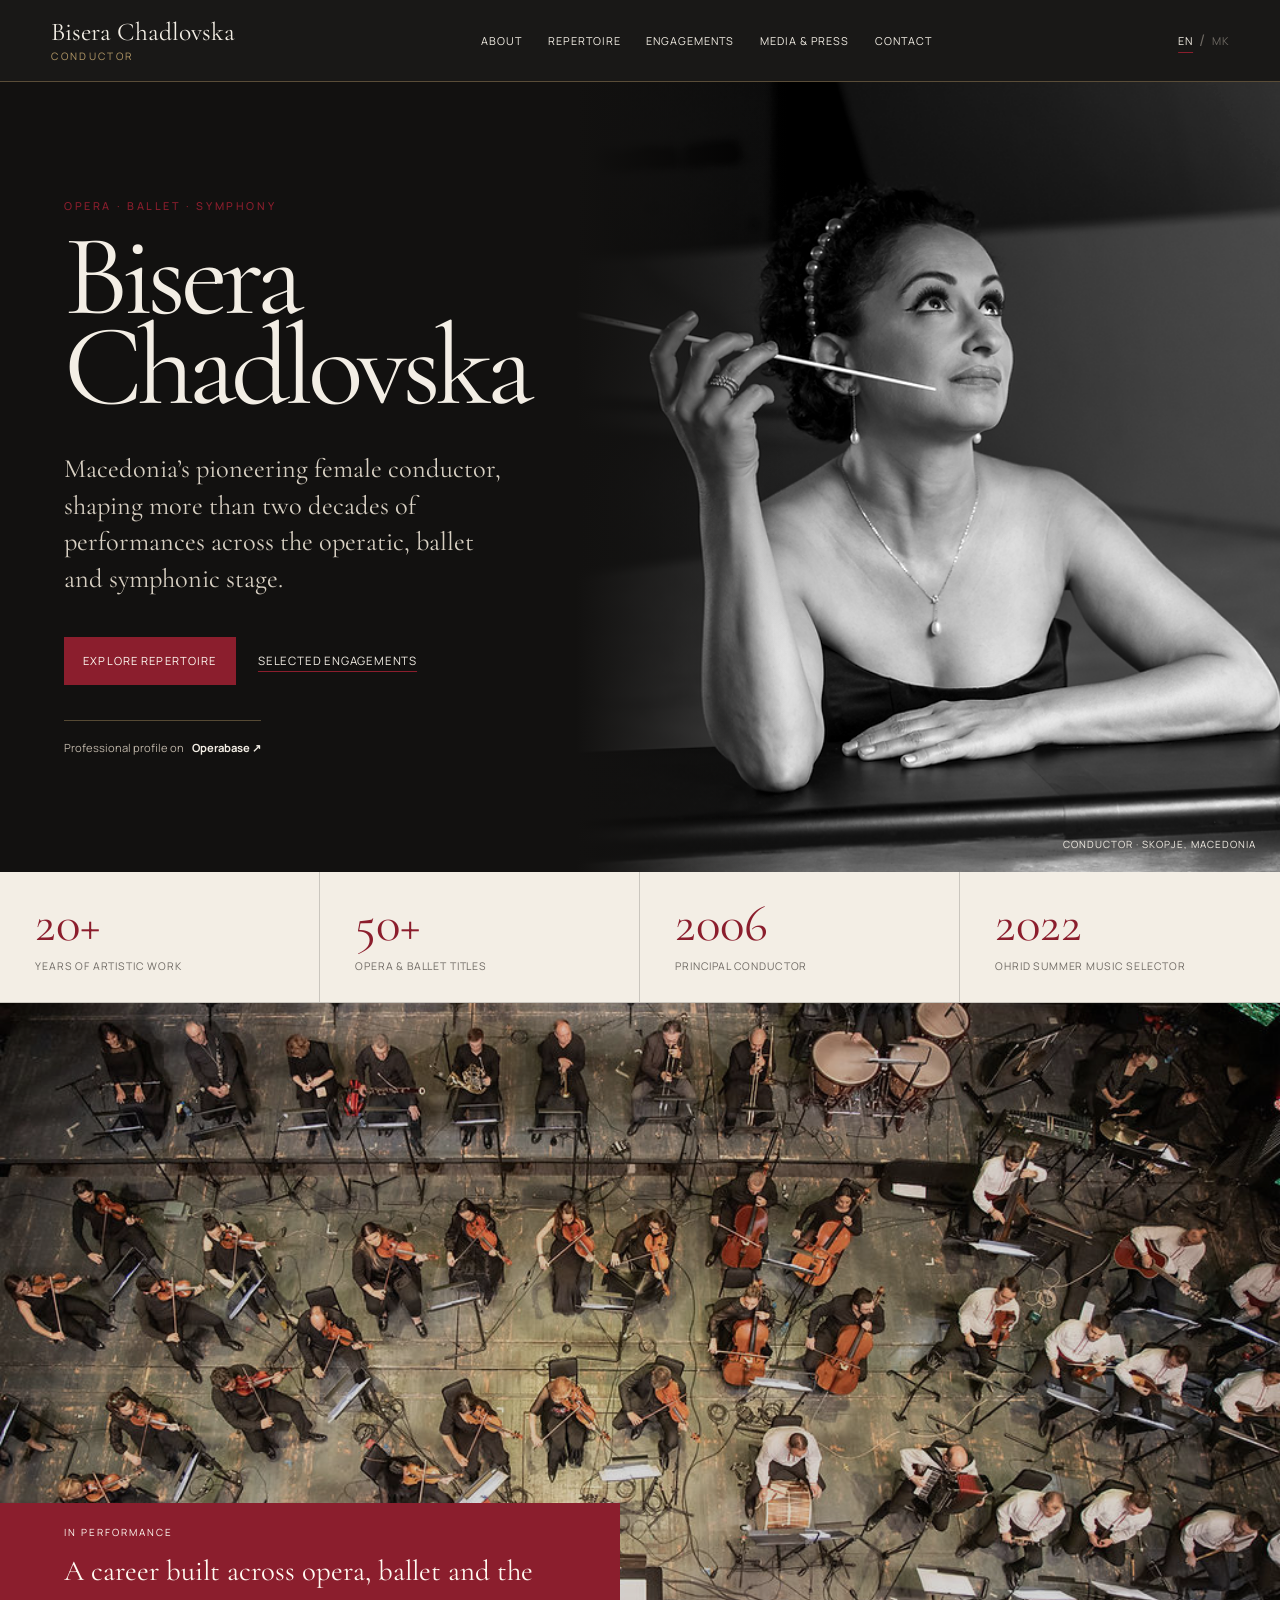
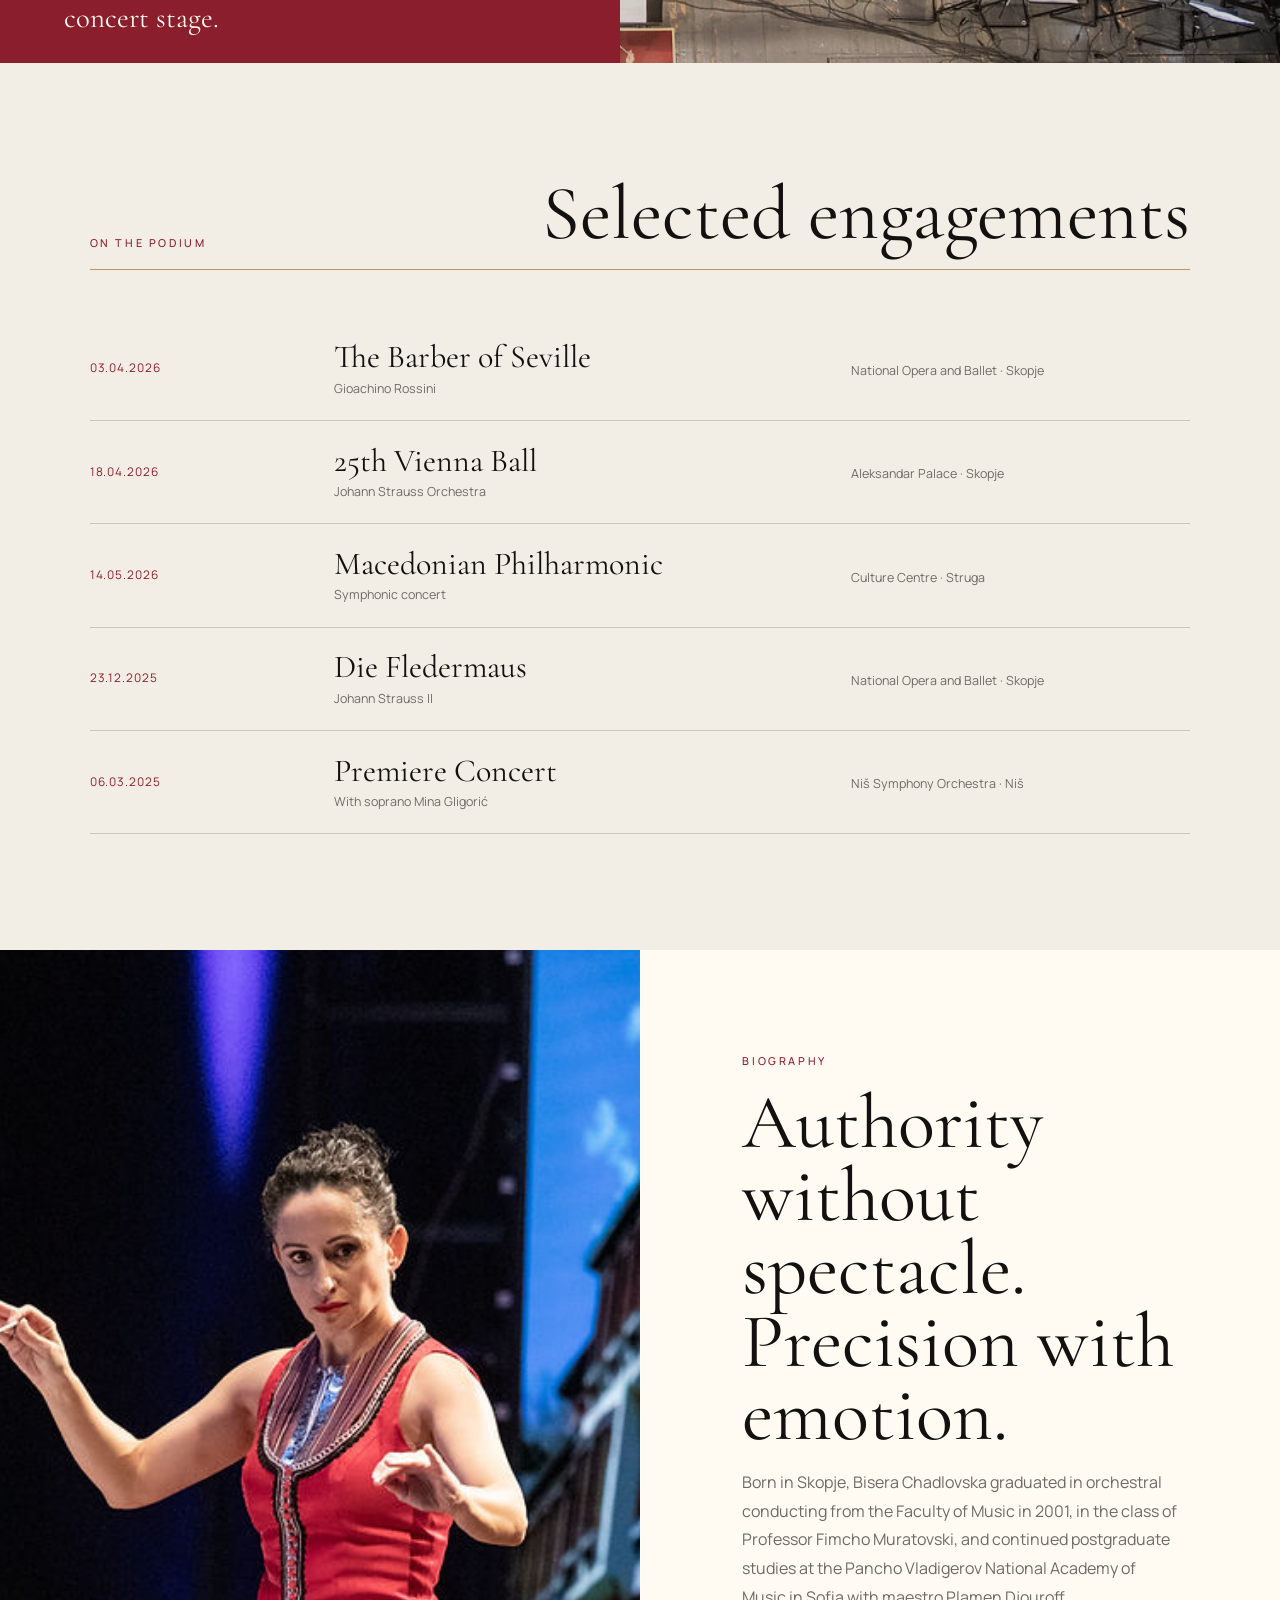
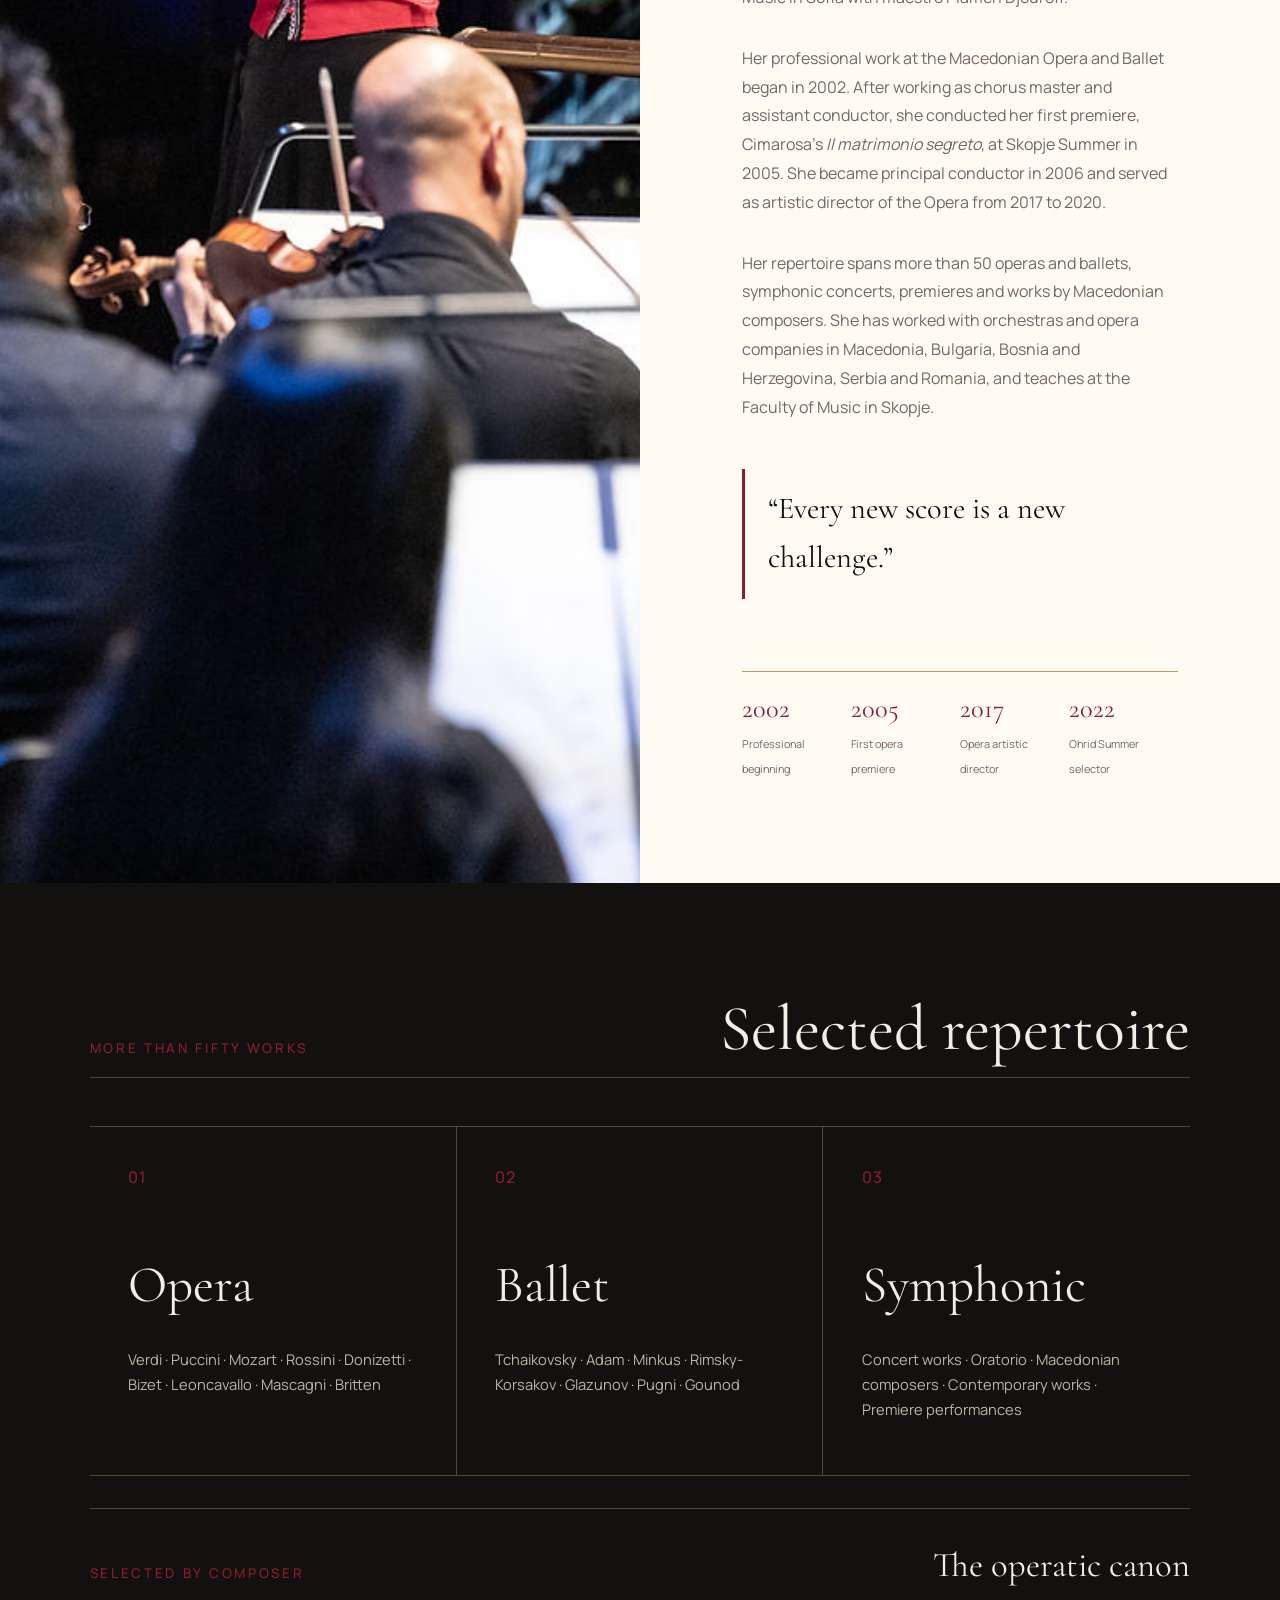
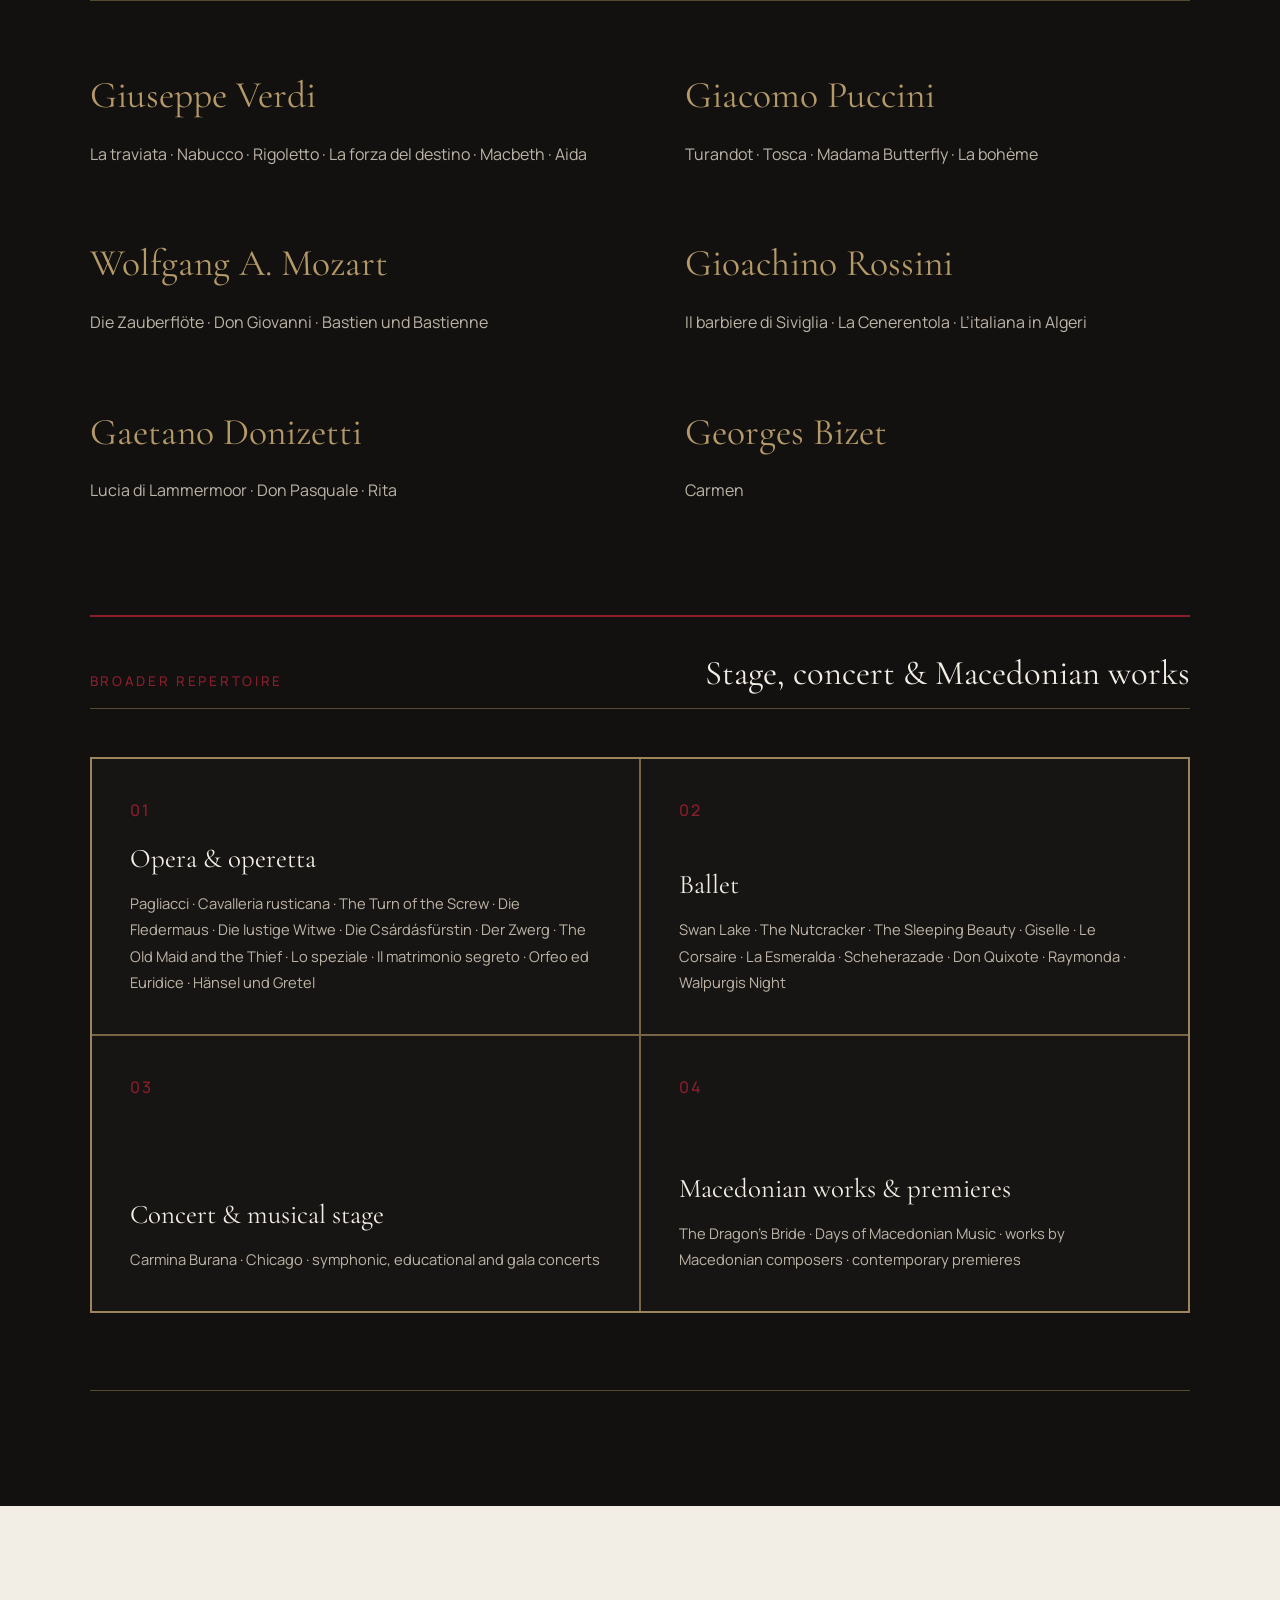
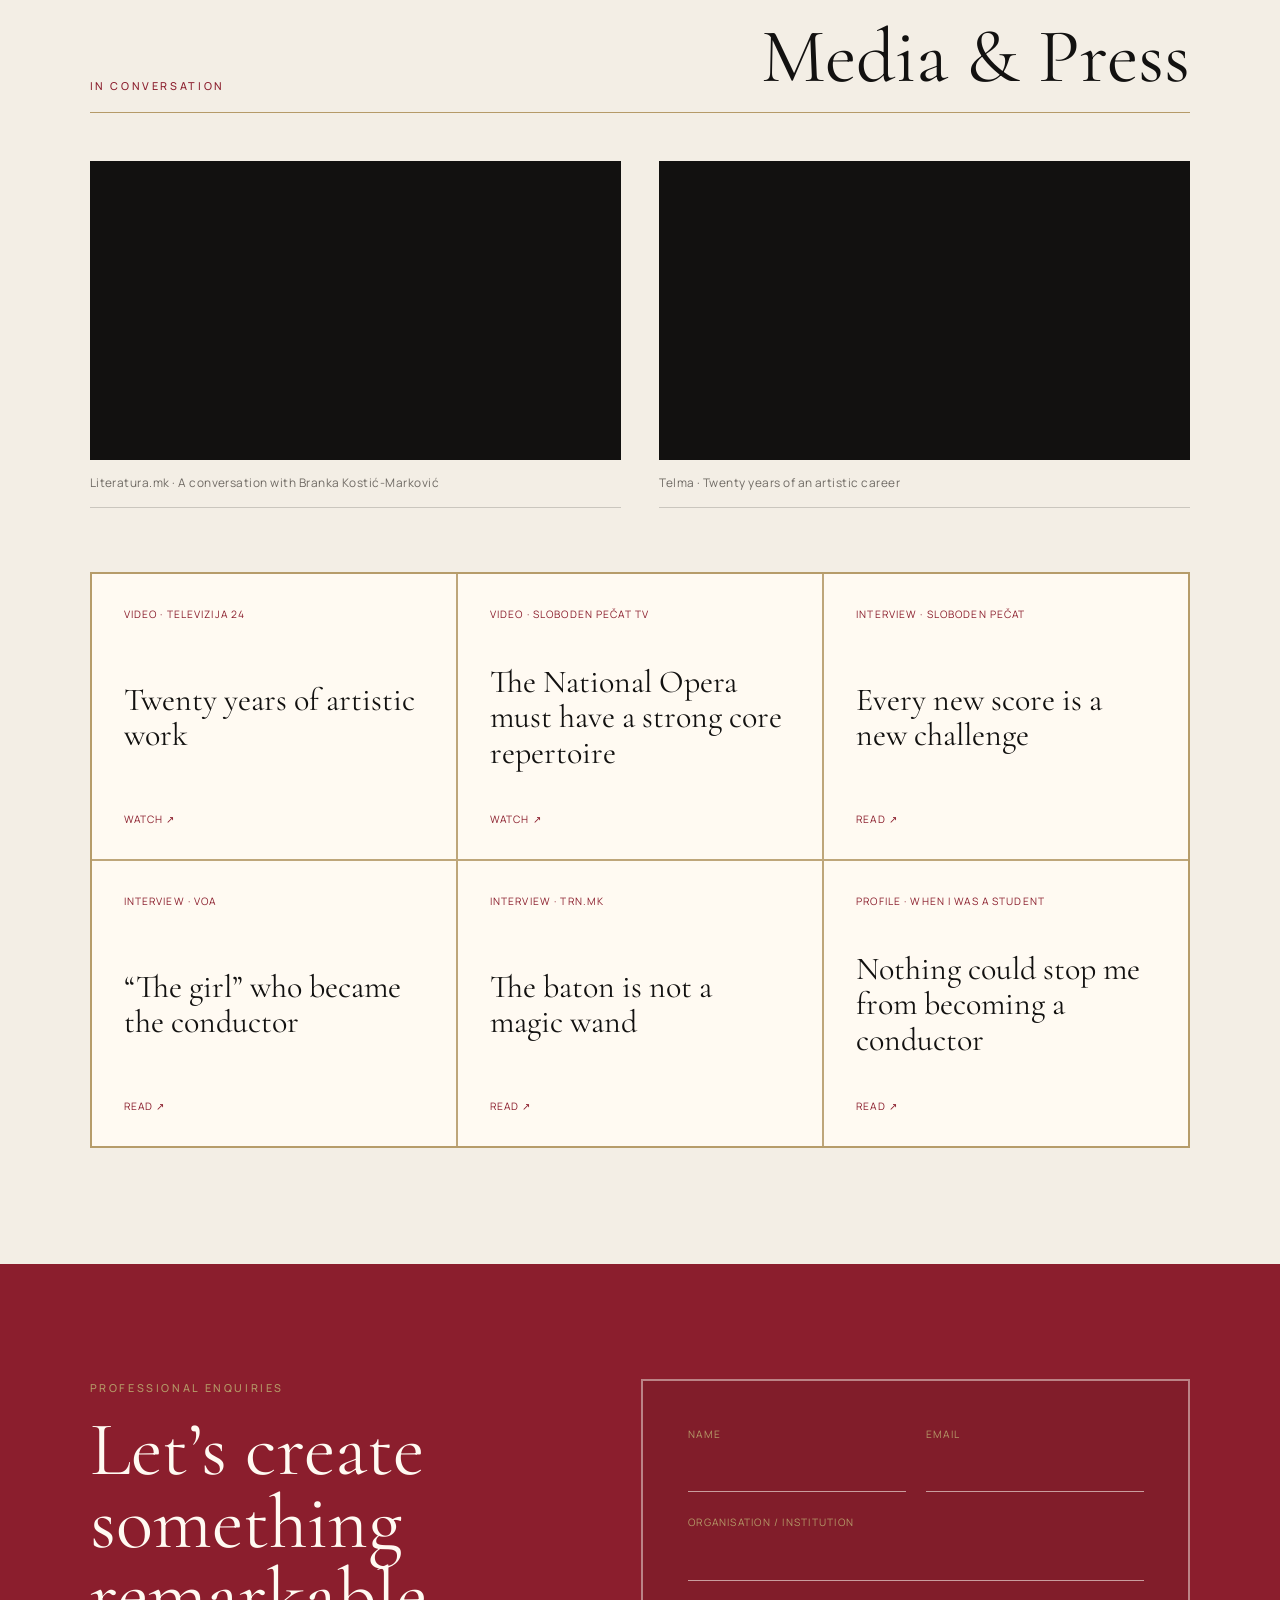
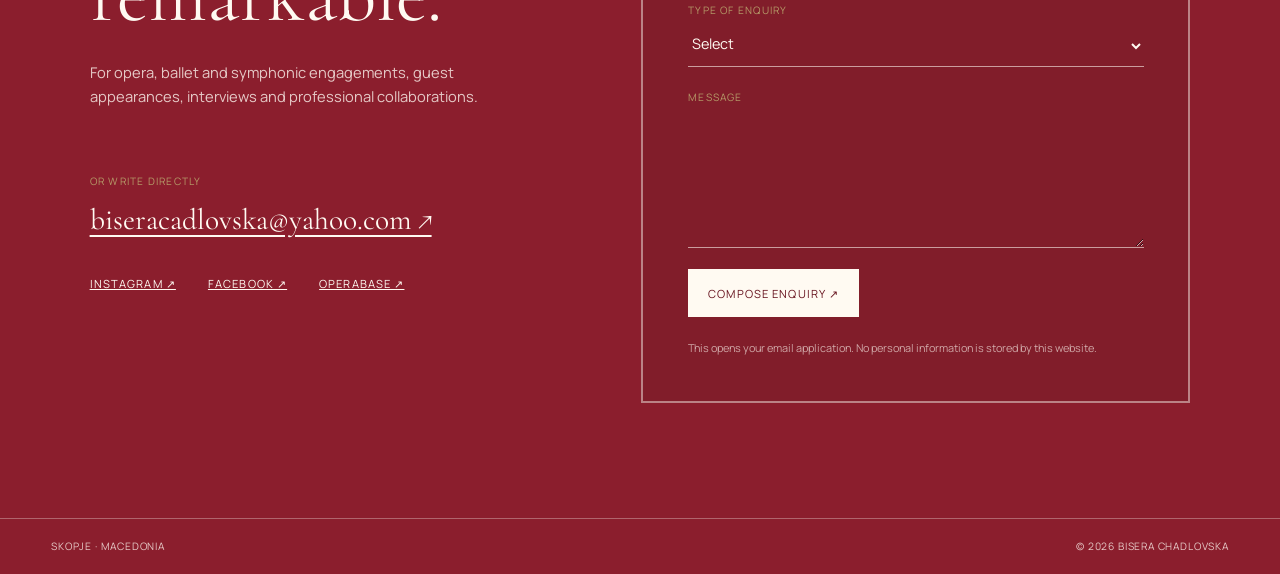
==== index.html @ b652ecaf "Use route roots for brand navigation" ====
<!doctype html>
<html lang="en">
<head>
  <meta charset="utf-8">
  <meta name="viewport" content="width=device-width, initial-scale=1">
  <title>Bisera Chadlovska — Conductor</title>
  <meta name="description" content="Official website of Bisera Chadlovska, Macedonia’s pioneering female conductor across opera, ballet and symphonic music.">
  <meta name="theme-color" content="#121110">
  <link rel="canonical" href="https://aleksandar-t.github.io/bisera-chadlovska/">
  <link rel="alternate" hreflang="en" href="https://aleksandar-t.github.io/bisera-chadlovska/">
  <link rel="alternate" hreflang="mk" href="https://aleksandar-t.github.io/bisera-chadlovska/mk/">
  <link rel="alternate" hreflang="x-default" href="https://aleksandar-t.github.io/bisera-chadlovska/">
  <meta property="og:type" content="profile">
  <meta property="og:title" content="Bisera Chadlovska — Conductor">
  <meta property="og:description" content="Opera · Ballet · Symphony. More than two decades on the podium.">
  <meta property="og:url" content="https://aleksandar-t.github.io/bisera-chadlovska/">
  <meta property="og:image" content="https://aleksandar-t.github.io/bisera-chadlovska/assets/images/og-bisera-chadlovska.jpg">
  <meta property="og:image:width" content="1200">
  <meta property="og:image:height" content="630">
  <meta property="og:image:alt" content="Portrait of conductor Bisera Chadlovska">
  <meta property="og:locale" content="en_US">
  <meta property="og:locale:alternate" content="mk_MK">
  <meta name="twitter:card" content="summary_large_image">
  <link rel="preload" href="assets/images/bisera-portrait.avif" as="image" type="image/avif">
  <link rel="stylesheet" href="assets/styles.css">
  <script type="application/ld+json">
  {
    "@context": "https://schema.org",
    "@type": "Person",
    "name": "Bisera Chadlovska",
    "alternateName": "Бисера Чадловска",
    "jobTitle": "Conductor",
    "url": "https://aleksandar-t.github.io/bisera-chadlovska/",
    "image": "https://aleksandar-t.github.io/bisera-chadlovska/assets/images/bisera-portrait.avif",
    "homeLocation": { "@type": "Place", "name": "Skopje, Macedonia" },
    "sameAs": [
      "https://www.operabase.com/bisera-chadlovska-a25949/en",
      "https://www.instagram.com/biseracadlovska/",
      "https://www.facebook.com/profile.php?id=100063625235488"
    ]
  }
  </script>
</head>
<body>
  <a class="skip-link" href="#main">Skip to content</a>

  <header class="site-header">
    <a class="brand" href="./" aria-label="Bisera Chadlovska home">
      <span class="brand-name">Bisera Chadlovska</span>
      <span class="brand-role">Conductor</span>
    </a>
    <nav class="site-nav" data-navigation data-open="false" aria-label="Primary navigation">
      <a href="#about">About</a>
      <a href="#repertoire">Repertoire</a>
      <a href="#engagements">Engagements</a>
      <a href="#media">Media &amp; Press</a>
      <a href="#contact">Contact</a>
    </nav>
    <div class="language-switch" aria-label="Language">
      <a href="./" lang="en" aria-current="page">EN</a>
      <span>/</span>
      <a href="mk/" lang="mk">МК</a>
    </div>
    <button class="menu-button" type="button" data-menu-button aria-expanded="false" aria-label="Open navigation"><span></span></button>
  </header>

  <main id="main">
    <section class="hero">
      <div class="hero-copy">
        <p class="eyebrow">Opera · Ballet · Symphony</p>
        <h1>Bisera<br>Chadlovska</h1>
        <p class="hero-intro">Macedonia’s pioneering female conductor, shaping more than two decades of performances across the operatic, ballet and symphonic stage.</p>
        <div class="actions">
          <a class="button" href="#repertoire">Explore repertoire</a>
          <a class="text-link" href="#engagements">Selected engagements</a>
        </div>
        <a class="operabase-link" href="https://www.operabase.com/bisera-chadlovska-a25949/en" target="_blank" rel="noreferrer">
          <span>Professional profile on</span><strong>Operabase ↗</strong>
        </a>
      </div>
      <figure class="hero-image">
        <img src="assets/images/bisera-portrait.avif" width="1000" height="675" alt="Black and white portrait of conductor Bisera Chadlovska holding a baton">
        <figcaption>Conductor · Skopje, Macedonia</figcaption>
      </figure>
    </section>

    <section class="proof" aria-label="Career highlights">
      <div class="proof-item"><strong>20+</strong><span>years of artistic work</span></div>
      <div class="proof-item"><strong>50+</strong><span>opera &amp; ballet titles</span></div>
      <div class="proof-item"><strong>2006</strong><span>principal conductor</span></div>
      <div class="proof-item"><strong>2022</strong><span>Ohrid Summer music selector</span></div>
    </section>

    <section class="stage-moment" aria-label="Bisera Chadlovska conducting an orchestra">
      <img src="assets/images/orchestra-overhead.avif" width="1000" height="660" loading="lazy" alt="Orchestra seen from above with Bisera Chadlovska conducting from the centre">
      <div class="stage-caption"><span>In performance</span><strong>A career built across opera, ballet and the concert stage.</strong></div>
    </section>

    <section class="section engagements" id="engagements">
      <div class="section-inner">
        <header class="section-heading">
          <p class="eyebrow">On the podium</p>
          <h2 class="section-title">Selected engagements</h2>
        </header>
        <div class="engagement-list">
          <article>
            <time datetime="2026-04-03">03.04.2026</time>
            <div><h3>The Barber of Seville</h3><p>Gioachino Rossini</p></div>
            <p>National Opera and Ballet · Skopje</p>
          </article>
          <article>
            <time datetime="2026-04-18">18.04.2026</time>
            <div><h3>25th Vienna Ball</h3><p>Johann Strauss Orchestra</p></div>
            <p>Aleksandar Palace · Skopje</p>
          </article>
          <article>
            <time datetime="2026-05-14">14.05.2026</time>
            <div><h3>Macedonian Philharmonic</h3><p>Symphonic concert</p></div>
            <p>Culture Centre · Struga</p>
          </article>
          <article>
            <time datetime="2025-12-23">23.12.2025</time>
            <div><h3>Die Fledermaus</h3><p>Johann Strauss II</p></div>
            <p>National Opera and Ballet · Skopje</p>
          </article>
          <article>
            <time datetime="2025-03-06">06.03.2025</time>
            <div><h3>Premiere Concert</h3><p>With soprano Mina Gligorić</p></div>
            <p>Niš Symphony Orchestra · Niš</p>
          </article>
        </div>
      </div>
    </section>

    <section class="about" id="about">
      <figure class="about-image">
        <img src="assets/images/bisera-conducting.avif" width="700" height="900" loading="lazy" alt="Bisera Chadlovska conducting an orchestra on stage">
      </figure>
      <div class="about-copy">
        <p class="eyebrow">Biography</p>
        <h2>Authority without spectacle. Precision with emotion.</h2>
        <p>Born in Skopje, Bisera Chadlovska graduated in orchestral conducting from the Faculty of Music in 2001, in the class of Professor Fimcho Muratovski, and continued postgraduate studies at the Pancho Vladigerov National Academy of Music in Sofia with maestro Plamen Djouroff.</p>
        <p>Her professional work at the Macedonian Opera and Ballet began in 2002. After working as chorus master and assistant conductor, she conducted her first premiere, Cimarosa’s <em>Il matrimonio segreto</em>, at Skopje Summer in 2005. She became principal conductor in 2006 and served as artistic director of the Opera from 2017 to 2020.</p>
        <p>Her repertoire spans more than 50 operas and ballets, symphonic concerts, premieres and works by Macedonian composers. She has worked with orchestras and opera companies in Macedonia, Bulgaria, Bosnia and Herzegovina, Serbia and Romania, and teaches at the Faculty of Music in Skopje.</p>
        <blockquote>“Every new score is a new challenge.”</blockquote>
        <div class="career-line" aria-label="Career timeline">
          <div><strong>2002</strong><span>Professional beginning</span></div>
          <div><strong>2005</strong><span>First opera premiere</span></div>
          <div><strong>2017</strong><span>Opera artistic director</span></div>
          <div><strong>2022</strong><span>Ohrid Summer selector</span></div>
        </div>
      </div>
    </section>

    <section class="section repertoire" id="repertoire">
      <div class="section-inner">
        <header class="section-heading">
          <p class="eyebrow">More than fifty works</p>
          <h2 class="section-title">Selected repertoire</h2>
        </header>
        <div class="repertoire-grid">
          <article class="repertoire-card"><span>01</span><h3>Opera</h3><p>Verdi · Puccini · Mozart · Rossini · Donizetti · Bizet · Leoncavallo · Mascagni · Britten</p></article>
          <article class="repertoire-card"><span>02</span><h3>Ballet</h3><p>Tchaikovsky · Adam · Minkus · Rimsky-Korsakov · Glazunov · Pugni · Gounod</p></article>
          <article class="repertoire-card"><span>03</span><h3>Symphonic</h3><p>Concert works · Oratorio · Macedonian composers · Contemporary works · Premiere performances</p></article>
        </div>
        <div class="repertoire-details repertoire-details-static">
          <header class="repertoire-subheading">
            <p class="eyebrow">Selected by composer</p>
            <h3>The operatic canon</h3>
          </header>
          <div class="repertoire-groups composer-groups">
            <article><h4>Giuseppe Verdi</h4><p>La traviata · Nabucco · Rigoletto · La forza del destino · Macbeth · Aida</p></article>
            <article><h4>Giacomo Puccini</h4><p>Turandot · Tosca · Madama Butterfly · La bohème</p></article>
            <article><h4>Wolfgang A. Mozart</h4><p>Die Zauberflöte · Don Giovanni · Bastien und Bastienne</p></article>
            <article><h4>Gioachino Rossini</h4><p>Il barbiere di Siviglia · La Cenerentola · L’italiana in Algeri</p></article>
            <article><h4>Gaetano Donizetti</h4><p>Lucia di Lammermoor · Don Pasquale · Rita</p></article>
            <article><h4>Georges Bizet</h4><p>Carmen</p></article>
          </div>
          <section class="repertoire-disciplines" aria-labelledby="broader-repertoire-title">
            <header class="repertoire-subheading">
              <p class="eyebrow">Broader repertoire</p>
              <h3 id="broader-repertoire-title">Stage, concert &amp; Macedonian works</h3>
            </header>
            <div class="discipline-grid">
              <article><span>01</span><h4>Opera &amp; operetta</h4><p>Pagliacci · Cavalleria rusticana · The Turn of the Screw · Die Fledermaus · Die lustige Witwe · Die Csárdásfürstin · Der Zwerg · The Old Maid and the Thief · Lo speziale · Il matrimonio segreto · Orfeo ed Euridice · Hänsel und Gretel</p></article>
              <article><span>02</span><h4>Ballet</h4><p>Swan Lake · The Nutcracker · The Sleeping Beauty · Giselle · Le Corsaire · La Esmeralda · Scheherazade · Don Quixote · Raymonda · Walpurgis Night</p></article>
              <article><span>03</span><h4>Concert &amp; musical stage</h4><p>Carmina Burana · Chicago · symphonic, educational and gala concerts</p></article>
              <article><span>04</span><h4>Macedonian works &amp; premieres</h4><p>The Dragon’s Bride · Days of Macedonian Music · works by Macedonian composers · contemporary premieres</p></article>
            </div>
          </section>
        </div>
      </div>
    </section>

    <section class="section media" id="media">
      <div class="section-inner">
        <header class="section-heading">
          <p class="eyebrow">In conversation</p>
          <h2 class="section-title">Media &amp; Press</h2>
        </header>
        <div class="video-grid">
          <article class="video-feature">
            <div class="video-frame"><iframe src="https://www.youtube-nocookie.com/embed/LJeVkeyARsU" title="Bisera Chadlovska in conversation with Branka Kostić-Marković" loading="lazy" allow="accelerometer; autoplay; clipboard-write; encrypted-media; gyroscope; picture-in-picture; web-share" allowfullscreen></iframe></div>
            <p>Literatura.mk · A conversation with Branka Kostić-Marković</p>
          </article>
          <article class="video-feature">
            <div class="video-frame"><iframe src="https://www.youtube-nocookie.com/embed/DGY7v6DpvMI" title="Bisera Chadlovska — twenty years of an artistic career on Telma" loading="lazy" allow="accelerometer; autoplay; clipboard-write; encrypted-media; gyroscope; picture-in-picture; web-share" allowfullscreen></iframe></div>
            <p>Telma · Twenty years of an artistic career</p>
          </article>
        </div>
        <div class="media-grid">
          <a class="media-card" href="https://www.youtube.com/watch?v=VMzx_Z5G2KU" target="_blank" rel="noreferrer"><span>Video · Televizija 24</span><strong>Twenty years of artistic work</strong><em>Watch ↗</em></a>
          <a class="media-card" href="https://www.youtube.com/watch?v=WquQcPJWPwg" target="_blank" rel="noreferrer"><span>Video · Sloboden Pečat TV</span><strong>The National Opera must have a strong core repertoire</strong><em>Watch ↗</em></a>
          <a class="media-card" href="https://www.slobodenpecat.mk/intervju-so-dirigentkata-bisera-chadlovska-sekoja-nova-partitura-e-nov-predizvik/" target="_blank" rel="noreferrer"><span>Interview · Sloboden Pečat</span><strong>Every new score is a new challenge</strong><em>Read ↗</em></a>
          <a class="media-card" href="https://mk.voanews.com/a/voa-bisera-chadlovska-dirigentka/5842936.html" target="_blank" rel="noreferrer"><span>Interview · VOA</span><strong>“The girl” who became the conductor</strong><em>Read ↗</em></a>
          <a class="media-card" href="https://trn.mk/bisera-chadlovska-dirigentskoto-stapche-ne-e-volshebno-stapche/" target="_blank" rel="noreferrer"><span>Interview · Trn.mk</span><strong>The baton is not a magic wand</strong><em>Read ↗</em></a>
          <a class="media-card" href="https://pivaraskopje.com.mk/en/when-i-was-a-student-with-bisera-chadlovska-they-told-me-they-would-destroy-me-at-the-academy-but-nothing-could-stop-me-from-becoming-a-conductor/" target="_blank" rel="noreferrer"><span>Profile · When I was a student</span><strong>Nothing could stop me from becoming a conductor</strong><em>Read ↗</em></a>
        </div>
      </div>
    </section>

    <section class="contact" id="contact">
      <div class="section-inner">
        <div class="contact-intro">
          <p class="eyebrow">Professional enquiries</p>
          <h2>Let’s create something remarkable.</h2>
          <p class="contact-lead">For opera, ballet and symphonic engagements, guest appearances, interviews and professional collaborations.</p>
          <div class="contact-direct">
            <span>Or write directly</span>
            <a href="mailto:biseracadlovska@yahoo.com">biseracadlovska@yahoo.com ↗</a>
          </div>
          <div class="contact-links">
            <a href="https://www.instagram.com/biseracadlovska/" target="_blank" rel="noreferrer">Instagram ↗</a>
            <a href="https://www.facebook.com/profile.php?id=100063625235488" target="_blank" rel="noreferrer">Facebook ↗</a>
            <a href="https://www.operabase.com/bisera-chadlovska-a25949/en" target="_blank" rel="noreferrer">Operabase ↗</a>
          </div>
        </div>
        <form class="contact-form" action="mailto:biseracadlovska@yahoo.com" method="post" enctype="text/plain" data-contact-form data-language="en">
          <div class="form-row">
            <label><span>Name</span><input type="text" name="name" autocomplete="name" required></label>
            <label><span>Email</span><input type="email" name="email" autocomplete="email" required></label>
          </div>
          <label><span>Organisation / institution</span><input type="text" name="organization" autocomplete="organization"></label>
          <label><span>Type of enquiry</span><select name="inquiry" required><option value="" selected disabled>Select</option><option>Opera engagement</option><option>Ballet engagement</option><option>Symphonic concert</option><option>Media / interview</option><option>Other collaboration</option></select></label>
          <label><span>Message</span><textarea name="message" rows="5" required></textarea></label>
          <button type="submit">Compose enquiry <span aria-hidden="true">↗</span></button>
          <p class="form-note" data-form-status aria-live="polite">This opens your email application. No personal information is stored by this website.</p>
        </form>
      </div>
    </section>
  </main>

  <footer class="site-footer">
    <span>Skopje · Macedonia</span>
    <span>© <span data-current-year>2026</span> Bisera Chadlovska</span>
  </footer>

  <script src="assets/site.js" defer></script>
</body>
</html>
---- assets/styles.css ----
@import url('https://fonts.googleapis.com/css2?family=Cormorant+Garamond:wght@400;500&family=Manrope:wght@400;500&display=swap');

:root {
  --ink: #121110;
  --ivory: #f3eee5;
  --paper: #fffaf2;
  --crimson: #8b1e2d;
  --crimson-dark: #681520;
  --brass: #b59a68;
  --grey: #6f6a64;
  --line: rgba(18, 17, 16, 0.18);
  --line-dark: rgba(181, 154, 104, 0.42);
  --content: 1180px;
  --serif: 'Cormorant Garamond', Georgia, serif;
  --sans: 'Manrope', Arial, sans-serif;
}

*,
*::before,
*::after {
  box-sizing: border-box;
}

html {
  scroll-behavior: smooth;
  scroll-padding-top: 92px;
}

body {
  margin: 0;
  background: var(--ivory);
  color: var(--ink);
  font-family: var(--sans);
  line-height: 1.6;
}

body.menu-open {
  overflow: hidden;
}

img {
  display: block;
  max-width: 100%;
}

a {
  color: inherit;
}

button,
a {
  -webkit-tap-highlight-color: transparent;
}

:focus-visible {
  outline: 3px solid var(--brass);
  outline-offset: 4px;
}

.skip-link {
  position: absolute;
  left: 1rem;
  top: -100px;
  z-index: 1000;
  background: var(--paper);
  color: var(--ink);
  padding: 0.75rem 1rem;
}

.skip-link:focus {
  top: 1rem;
}

.site-header {
  position: sticky;
  top: 0;
  z-index: 100;
  display: grid;
  grid-template-columns: auto 1fr auto;
  align-items: center;
  gap: 2rem;
  min-height: 82px;
  padding: 1rem clamp(1.25rem, 4vw, 3.5rem);
  background: rgba(18, 17, 16, 0.97);
  color: var(--ivory);
  border-bottom: 1px solid var(--line-dark);
}

.brand {
  display: flex;
  flex-direction: column;
  color: inherit;
  text-decoration: none;
  line-height: 1;
}

.brand-name {
  font-family: var(--serif);
  font-size: clamp(1.35rem, 2vw, 1.75rem);
}

.brand-role {
  margin-top: 0.4rem;
  color: var(--brass);
  font-size: 0.64rem;
  letter-spacing: 0.23em;
  text-transform: uppercase;
}

.site-nav {
  display: flex;
  justify-content: center;
  gap: clamp(0.8rem, 2vw, 1.8rem);
}

.site-nav a,
.language-switch a {
  color: inherit;
  font-size: 0.68rem;
  letter-spacing: 0.09em;
  text-decoration: none;
  text-transform: uppercase;
}

.site-nav a {
  position: relative;
}

.site-nav a::after {
  position: absolute;
  left: 0;
  right: 100%;
  bottom: -0.45rem;
  height: 1px;
  background: var(--crimson);
  content: '';
  transition: right 180ms ease;
}

.site-nav a:hover::after,
.site-nav a:focus-visible::after {
  right: 0;
}

.language-switch {
  display: flex;
  align-items: center;
  gap: 0.4rem;
  color: var(--grey);
}

.language-switch a[aria-current='page'] {
  color: var(--ivory);
  text-decoration: underline;
  text-decoration-color: var(--crimson);
  text-underline-offset: 0.45rem;
}

.menu-button {
  display: none;
  width: 44px;
  height: 44px;
  border: 1px solid var(--line-dark);
  background: transparent;
  color: var(--ivory);
  cursor: pointer;
}

.menu-button span,
.menu-button::before,
.menu-button::after {
  display: block;
  width: 20px;
  height: 1px;
  margin: 5px auto;
  background: currentColor;
  content: '';
}

.hero {
  min-height: min(790px, calc(100vh - 82px));
  display: grid;
  grid-template-columns: minmax(0, 0.9fr) minmax(0, 1.1fr);
  background: var(--ink);
  color: var(--ivory);
}

.hero-copy {
  display: flex;
  flex-direction: column;
  align-items: flex-start;
  justify-content: center;
  padding: clamp(4rem, 8vw, 8rem) clamp(1.5rem, 5vw, 5.5rem);
}

.eyebrow {
  margin: 0 0 1.1rem;
  color: var(--crimson);
  font-size: 0.68rem;
  font-weight: 500;
  letter-spacing: 0.24em;
  text-transform: uppercase;
}

.hero h1,
.section-title,
.about-copy h2,
.contact h2 {
  margin: 0;
  font-family: var(--serif);
  font-weight: 400;
}

.hero h1 {
  max-width: 8ch;
  font-size: clamp(4.5rem, 9vw, 9rem);
  line-height: 0.78;
  letter-spacing: -0.05em;
}

.hero-intro {
  max-width: 33rem;
  margin: 2.4rem 0;
  color: #d8d0c3;
  font-family: var(--serif);
  font-size: clamp(1.25rem, 2.4vw, 1.65rem);
  line-height: 1.4;
}

.actions {
  display: flex;
  flex-wrap: wrap;
  align-items: center;
  gap: 1.4rem;
}

.button {
  display: inline-flex;
  align-items: center;
  justify-content: center;
  min-height: 48px;
  padding: 0.8rem 1.2rem;
  background: var(--crimson);
  color: var(--paper);
  font-size: 0.7rem;
  letter-spacing: 0.1em;
  text-decoration: none;
  text-transform: uppercase;
  transition: background 180ms ease;
}

.button:hover,
.button:focus-visible {
  background: var(--crimson-dark);
}

.text-link {
  font-size: 0.72rem;
  letter-spacing: 0.07em;
  text-decoration-color: var(--crimson);
  text-underline-offset: 0.35rem;
  text-transform: uppercase;
}

.operabase-link {
  display: flex;
  gap: 0.5rem;
  margin-top: 2.2rem;
  padding-top: 1.1rem;
  border-top: 1px solid var(--line-dark);
  color: #bdb4a7;
  font-size: 0.7rem;
  text-decoration: none;
}

.operabase-link strong {
  color: var(--ivory);
}

.hero-image {
  position: relative;
  min-height: 620px;
  margin: 0;
  overflow: hidden;
}

.hero-image::after {
  position: absolute;
  inset: 0;
  background: linear-gradient(90deg, var(--ink) 0%, transparent 30%);
  content: '';
  pointer-events: none;
}

.hero-image img {
  width: 100%;
  height: 100%;
  object-fit: cover;
  object-position: 55% center;
  filter: grayscale(1) contrast(1.03);
}

.hero-image figcaption {
  position: absolute;
  right: 1.5rem;
  bottom: 1.2rem;
  z-index: 1;
  color: var(--ivory);
  font-size: 0.62rem;
  letter-spacing: 0.1em;
  text-transform: uppercase;
}

.proof {
  display: grid;
  grid-template-columns: repeat(4, 1fr);
  border-bottom: 1px solid var(--line);
}

.proof-item {
  min-height: 130px;
  display: flex;
  flex-direction: column;
  justify-content: center;
  padding: 1.3rem clamp(1rem, 3vw, 2.2rem);
  border-right: 1px solid var(--line);
}

.proof-item:last-child {
  border-right: 0;
}

.proof-item strong {
  color: var(--crimson);
  font-family: var(--serif);
  font-size: clamp(2.3rem, 4vw, 3.4rem);
  font-weight: 400;
  line-height: 1;
}

.proof-item span {
  margin-top: 0.45rem;
  color: var(--grey);
  font-size: 0.66rem;
  letter-spacing: 0.08em;
  text-transform: uppercase;
}

.stage-moment {
  position: relative;
  background: var(--ink);
}

.stage-moment img {
  width: 100%;
  max-height: 760px;
  object-fit: cover;
  opacity: 0.84;
}

.stage-caption {
  position: absolute;
  left: 0;
  bottom: 0;
  width: min(620px, 86%);
  display: flex;
  flex-direction: column;
  gap: 0.45rem;
  padding: 1.4rem clamp(1.5rem, 5vw, 4rem);
  background: var(--crimson);
  color: var(--paper);
}

.stage-caption span {
  font-size: 0.62rem;
  letter-spacing: 0.2em;
  text-transform: uppercase;
}

.stage-caption strong {
  font-family: var(--serif);
  font-size: clamp(1.3rem, 3vw, 1.8rem);
  font-weight: 400;
}

.section {
  padding: clamp(4rem, 9vw, 8rem) clamp(1.25rem, 7vw, 6rem);
}

.section-inner {
  width: min(100%, var(--content));
  margin: 0 auto;
}

.section-heading {
  display: flex;
  align-items: end;
  justify-content: space-between;
  gap: 2rem;
  margin-bottom: 3rem;
  padding-bottom: 1.1rem;
  border-bottom: 1px solid var(--brass);
}

.section-heading .eyebrow {
  margin: 0;
}

.section-title,
.about-copy h2,
.contact h2 {
  font-size: clamp(2.8rem, 6vw, 5.2rem);
  line-height: 0.95;
}

.engagement-list article {
  display: grid;
  grid-template-columns: 0.65fr 1.45fr 1fr;
  gap: 1.5rem;
  align-items: center;
  padding: 1.35rem 0;
  border-bottom: 1px solid var(--line);
}

.engagement-list time {
  color: var(--crimson);
  font-size: 0.74rem;
  letter-spacing: 0.08em;
}

.engagement-list h3 {
  margin: 0;
  font-family: var(--serif);
  font-size: clamp(1.5rem, 3vw, 2rem);
  font-weight: 400;
  line-height: 1.1;
}

.engagement-list p {
  margin: 0.25rem 0 0;
  color: var(--grey);
  font-size: 0.78rem;
}

.about {
  display: grid;
  grid-template-columns: 1fr 1fr;
  background: var(--paper);
}

.about-image {
  min-height: 720px;
  margin: 0;
  overflow: hidden;
}

.about-image img {
  width: 100%;
  height: 100%;
  object-fit: cover;
  object-position: center 28%;
}

.about-copy {
  display: flex;
  flex-direction: column;
  align-items: flex-start;
  justify-content: center;
  padding: clamp(3rem, 8vw, 7rem);
}

.about-copy > p:not(.eyebrow) {
  max-width: 42rem;
  color: var(--grey);
  line-height: 1.8;
}

.about-copy blockquote {
  margin: 2rem 0;
  padding: 1rem 0 1rem 1.4rem;
  border-left: 3px solid var(--crimson);
  font-family: var(--serif);
  font-size: clamp(1.4rem, 3vw, 1.9rem);
}

.career-line {
  width: 100%;
  display: grid;
  grid-template-columns: repeat(4, 1fr);
  margin-top: 2.5rem;
  border-top: 1px solid var(--brass);
}

.career-line div {
  padding: 1rem 0.75rem 0 0;
}

.career-line strong {
  display: block;
  color: var(--crimson);
  font-family: var(--serif);
  font-size: 1.65rem;
  font-weight: 400;
}

.career-line span {
  color: var(--grey);
  font-size: 0.68rem;
}

.repertoire {
  background: var(--ink);
  color: var(--ivory);
}

.repertoire .section-heading {
  border-color: var(--line-dark);
}

.repertoire .eyebrow {
  font-size: clamp(0.84rem, 1vw, 0.96rem);
  letter-spacing: 0.2em;
}

.repertoire .section-title {
  font-size: clamp(2.8rem, 5vw, 4.6rem);
}

.repertoire .section-inner {
  width: min(100%, 1320px);
}

.repertoire-grid {
  display: grid;
  grid-template-columns: repeat(3, 1fr);
  border-top: 1px solid var(--line-dark);
}

.repertoire-card {
  min-height: 310px;
  padding: clamp(1.8rem, 3vw, 2.5rem);
  border-right: 1px solid var(--line-dark);
  border-bottom: 1px solid var(--line-dark);
}

.repertoire-card:nth-child(3n) {
  border-right: 0;
}

.repertoire-card > span {
  color: var(--crimson);
  font-size: clamp(1rem, 1.25vw, 1.15rem);
  font-weight: 500;
  letter-spacing: 0.08em;
}

.repertoire-card h3 {
  margin: 3.4rem 0 1.2rem;
  font-family: var(--serif);
  font-size: clamp(2.8rem, 4vw, 3.5rem);
  font-weight: 400;
}

.repertoire-card p {
  color: #bdb4a7;
  font-size: clamp(0.88rem, 1.15vw, 1rem);
  line-height: 1.7;
}

.repertoire-details {
  margin-top: 2rem;
  border-top: 1px solid var(--line-dark);
  border-bottom: 1px solid var(--line-dark);
}

.repertoire-subheading {
  display: flex;
  align-items: end;
  justify-content: space-between;
  gap: 1.5rem;
  padding: clamp(2rem, 3vw, 2.8rem) 0 1rem;
  border-bottom: 1px solid var(--line-dark);
}

.repertoire-subheading .eyebrow,
.repertoire-subheading h3 {
  margin: 0;
}

.repertoire-subheading h3 {
  max-width: none;
  color: var(--ivory);
  font-family: var(--serif);
  font-size: clamp(1.65rem, 2.7vw, 2.5rem);
  font-weight: 400;
  line-height: 1.08;
  text-align: right;
  white-space: nowrap;
}

.repertoire-groups {
  display: grid;
  grid-template-columns: repeat(2, 1fr);
  gap: clamp(2.8rem, 5vw, 4.5rem) clamp(3rem, 7vw, 6rem);
  padding: clamp(2.8rem, 5vw, 4.5rem) 0 clamp(3.5rem, 6vw, 5rem);
}

.repertoire-groups h4 {
  margin: 0 0 0.9rem;
  color: var(--brass);
  font-family: var(--serif);
  font-size: clamp(1.85rem, 3vw, 2.35rem);
  font-weight: 400;
}

.repertoire-groups p {
  margin: 0;
  color: #bdb4a7;
  font-size: clamp(0.92rem, 1.25vw, 1.05rem);
  line-height: 1.85;
}

.repertoire-disciplines {
  margin-top: clamp(1rem, 2.5vw, 2rem);
  padding-bottom: clamp(3.5rem, 6vw, 5rem);
  border-top: 2px solid var(--crimson);
}

.discipline-grid {
  display: grid;
  grid-template-columns: repeat(2, minmax(0, 1fr));
  gap: 2px;
  margin-top: clamp(2rem, 4vw, 3rem);
  border: 2px solid rgba(181, 154, 104, 0.62);
  background: rgba(181, 154, 104, 0.62);
}

.discipline-grid article {
  min-height: 275px;
  display: flex;
  flex-direction: column;
  padding: clamp(1.7rem, 3vw, 2.5rem);
  background: #171513;
}

.discipline-grid article > span {
  color: var(--crimson);
  font-size: clamp(1rem, 1.25vw, 1.15rem);
  font-weight: 500;
  letter-spacing: 0.12em;
}

.discipline-grid h4 {
  margin: auto 0 1rem;
  color: var(--ivory);
  font-family: var(--serif);
  font-size: clamp(1.55rem, 2.1vw, 2rem);
  font-weight: 400;
  line-height: 1.12;
  text-wrap: pretty;
}

.discipline-grid p {
  margin: 0;
  color: #bdb4a7;
  font-size: clamp(0.88rem, 1.15vw, 1rem);
  line-height: 1.8;
}

.media-grid {
  display: grid;
  grid-template-columns: repeat(3, 1fr);
  gap: 2px;
  border: 2px solid rgba(181, 154, 104, 0.85);
  background: rgba(181, 154, 104, 0.85);
}

.video-grid {
  display: grid;
  grid-template-columns: repeat(2, 1fr);
  gap: clamp(1.25rem, 3vw, 2.5rem);
  margin-bottom: clamp(2.5rem, 5vw, 4.5rem);
}

.video-feature {
  margin: 0;
}

.video-frame {
  position: relative;
  aspect-ratio: 16 / 9;
  overflow: hidden;
  background: var(--ink);
}

.video-frame iframe {
  position: absolute;
  inset: 0;
  width: 100%;
  height: 100%;
  border: 0;
}

.video-feature p {
  margin: 0;
  padding: 0.9rem 0;
  border-bottom: 1px solid var(--line);
  color: var(--grey);
  font-size: 0.74rem;
  letter-spacing: 0.04em;
}

.media-card {
  min-height: 285px;
  display: flex;
  flex-direction: column;
  justify-content: space-between;
  padding: clamp(1.6rem, 2.5vw, 2rem);
  background: var(--paper);
  text-decoration: none;
  transition: background 180ms ease, color 180ms ease;
}

.media-card:hover,
.media-card:focus-visible {
  background: var(--crimson);
  color: var(--paper);
}

.media-card span,
.media-card em {
  color: var(--crimson);
  font-size: 0.64rem;
  font-style: normal;
  letter-spacing: 0.11em;
  text-transform: uppercase;
}

.media-card:hover span,
.media-card:hover em,
.media-card:focus-visible span,
.media-card:focus-visible em {
  color: var(--paper);
}

.media-card strong {
  font-family: var(--serif);
  font-size: clamp(1.5rem, 3vw, 2rem);
  font-weight: 400;
  line-height: 1.1;
}

.contact {
  padding: clamp(4.5rem, 9vw, 8rem) clamp(1.25rem, 7vw, 6rem);
  background: var(--crimson);
  color: var(--paper);
}

.contact .section-inner {
  display: grid;
  grid-template-columns: minmax(0, 0.9fr) minmax(420px, 1.1fr);
  gap: clamp(3rem, 8vw, 8rem);
  align-items: start;
}

.contact .eyebrow {
  color: var(--brass);
}

.contact h2 {
  max-width: 10ch;
  margin-bottom: 1.8rem;
}

.contact-lead {
  max-width: 46ch;
  color: rgba(255, 250, 242, 0.78);
  font-size: 0.92rem;
}

.contact-direct {
  display: flex;
  flex-direction: column;
  align-items: flex-start;
  gap: 0.45rem;
  margin: clamp(2.5rem, 5vw, 4rem) 0 2rem;
}

.contact-direct span,
.contact-form label > span {
  color: var(--brass);
  font-size: 0.64rem;
  letter-spacing: 0.12em;
  text-transform: uppercase;
}

.contact-direct a {
  font-family: var(--serif);
  font-size: clamp(1.35rem, 2.3vw, 2rem);
  text-underline-offset: 0.35rem;
  overflow-wrap: anywhere;
}

.contact-links {
  display: flex;
  flex-wrap: wrap;
  gap: 1rem 2rem;
}

.contact-links a {
  font-size: 0.7rem;
  letter-spacing: 0.1em;
  text-transform: uppercase;
}

.contact-form {
  display: flex;
  flex-direction: column;
  gap: 1.35rem;
  padding: clamp(1.6rem, 4vw, 2.8rem);
  border: 2px solid rgba(255, 250, 242, 0.46);
  background: rgba(18, 17, 16, 0.08);
}

.contact-form label {
  display: flex;
  flex-direction: column;
  gap: 0.45rem;
}

.form-row {
  display: grid;
  grid-template-columns: repeat(2, minmax(0, 1fr));
  gap: 1.25rem;
}

.contact-form input,
.contact-form select,
.contact-form textarea {
  width: 100%;
  border: 0;
  border-bottom: 1px solid rgba(255, 250, 242, 0.58);
  border-radius: 0;
  padding: 0.45rem 0 0.75rem;
  background: transparent;
  color: var(--paper);
  font: inherit;
  font-size: 0.9rem;
}

.contact-form select {
  cursor: pointer;
}

.contact-form select option {
  background: var(--ink);
  color: var(--paper);
}

.contact-form textarea {
  min-height: 130px;
  resize: vertical;
}

.contact-form input:focus,
.contact-form select:focus,
.contact-form textarea:focus {
  border-bottom-color: var(--paper);
}

.contact-form button {
  align-self: flex-start;
  min-height: 48px;
  border: 1px solid var(--paper);
  padding: 0.8rem 1.2rem;
  background: var(--paper);
  color: var(--crimson-dark);
  font-family: var(--sans);
  font-size: 0.7rem;
  letter-spacing: 0.1em;
  text-transform: uppercase;
  cursor: pointer;
  transition: background 180ms ease, color 180ms ease;
}

.contact-form button:hover,
.contact-form button:focus-visible {
  background: transparent;
  color: var(--paper);
}

.form-note {
  margin: 0;
  color: rgba(255, 250, 242, 0.62);
  font-size: 0.68rem;
  line-height: 1.6;
}

.site-footer {
  display: flex;
  justify-content: space-between;
  gap: 1rem;
  padding: 1.2rem clamp(1.25rem, 4vw, 3.5rem);
  background: var(--crimson);
  color: rgba(255, 250, 242, 0.78);
  border-top: 1px solid rgba(255, 250, 242, 0.32);
  font-size: 0.64rem;
  letter-spacing: 0.08em;
  text-transform: uppercase;
}

@media (max-width: 980px) {
  .site-header {
    grid-template-columns: 1fr auto auto;
  }

  .menu-button {
    display: block;
  }

  .site-nav {
    position: absolute;
    left: 0;
    right: 0;
    top: 82px;
    display: none;
    flex-direction: column;
    align-items: flex-start;
    gap: 0;
    padding: 1rem clamp(1.25rem, 4vw, 3.5rem) 1.5rem;
    background: var(--ink);
    border-bottom: 1px solid var(--line-dark);
  }

  .site-nav[data-open='true'] {
    display: flex;
  }

  .site-nav a {
    width: 100%;
    padding: 0.8rem 0;
  }

  .hero {
    grid-template-columns: 1fr;
  }

  .hero-copy {
    min-height: 600px;
  }

  .hero-image {
    min-height: 600px;
  }

  .about {
    grid-template-columns: 1fr;
  }

  .about-image {
    min-height: 620px;
  }

  .contact .section-inner {
    grid-template-columns: 1fr;
  }

  .repertoire-subheading h3 {
    white-space: normal;
  }
}

@media (max-width: 720px) {
  html {
    scroll-padding-top: 76px;
  }

  .site-header {
    min-height: 76px;
    grid-template-columns: 1fr auto auto;
    gap: 0.7rem;
  }

  .site-nav {
    top: 76px;
  }

  .language-switch span {
    display: none;
  }

  .hero-copy {
    min-height: 560px;
  }

  .hero-image {
    min-height: 480px;
  }

  .proof {
    grid-template-columns: repeat(2, 1fr);
  }

  .proof-item:nth-child(2) {
    border-right: 0;
  }

  .proof-item:nth-child(-n + 2) {
    border-bottom: 1px solid var(--line);
  }

  .stage-moment img {
    min-height: 440px;
  }

  .section-heading {
    align-items: flex-start;
    flex-direction: column;
  }

  .engagement-list article {
    grid-template-columns: 1fr;
    gap: 0.5rem;
  }

  .about-image {
    min-height: 520px;
  }

  .career-line {
    grid-template-columns: repeat(2, 1fr);
  }

  .repertoire-grid,
  .media-grid,
  .video-grid,
  .repertoire-groups,
  .discipline-grid {
    grid-template-columns: 1fr;
  }

  .repertoire-subheading {
    align-items: flex-start;
    flex-direction: column;
  }

  .repertoire-subheading h3 {
    text-align: left;
  }

  .repertoire-card,
  .repertoire-card:nth-child(3n) {
    min-height: 220px;
    border-right: 0;
  }

  .form-row {
    grid-template-columns: 1fr;
  }

  .site-footer {
    align-items: flex-start;
    flex-direction: column;
  }
}

@media (max-width: 430px) {
  .brand-name {
    font-size: 1.15rem;
  }

  .brand-role {
    font-size: 0.55rem;
  }

  .menu-button {
    width: 40px;
    height: 40px;
  }

  .hero h1 {
    font-size: 4rem;
  }

  .hero-copy {
    min-height: auto;
    padding-top: 5rem;
  }

  .proof {
    grid-template-columns: 1fr;
  }

  .proof-item {
    min-height: 100px;
    border-right: 0;
    border-bottom: 1px solid var(--line);
  }

  .stage-caption {
    width: 100%;
  }
}

@media (prefers-reduced-motion: reduce) {
  html {
    scroll-behavior: auto;
  }

  *,
  *::before,
  *::after {
    scroll-behavior: auto !important;
    transition-duration: 0.01ms !important;
  }
}
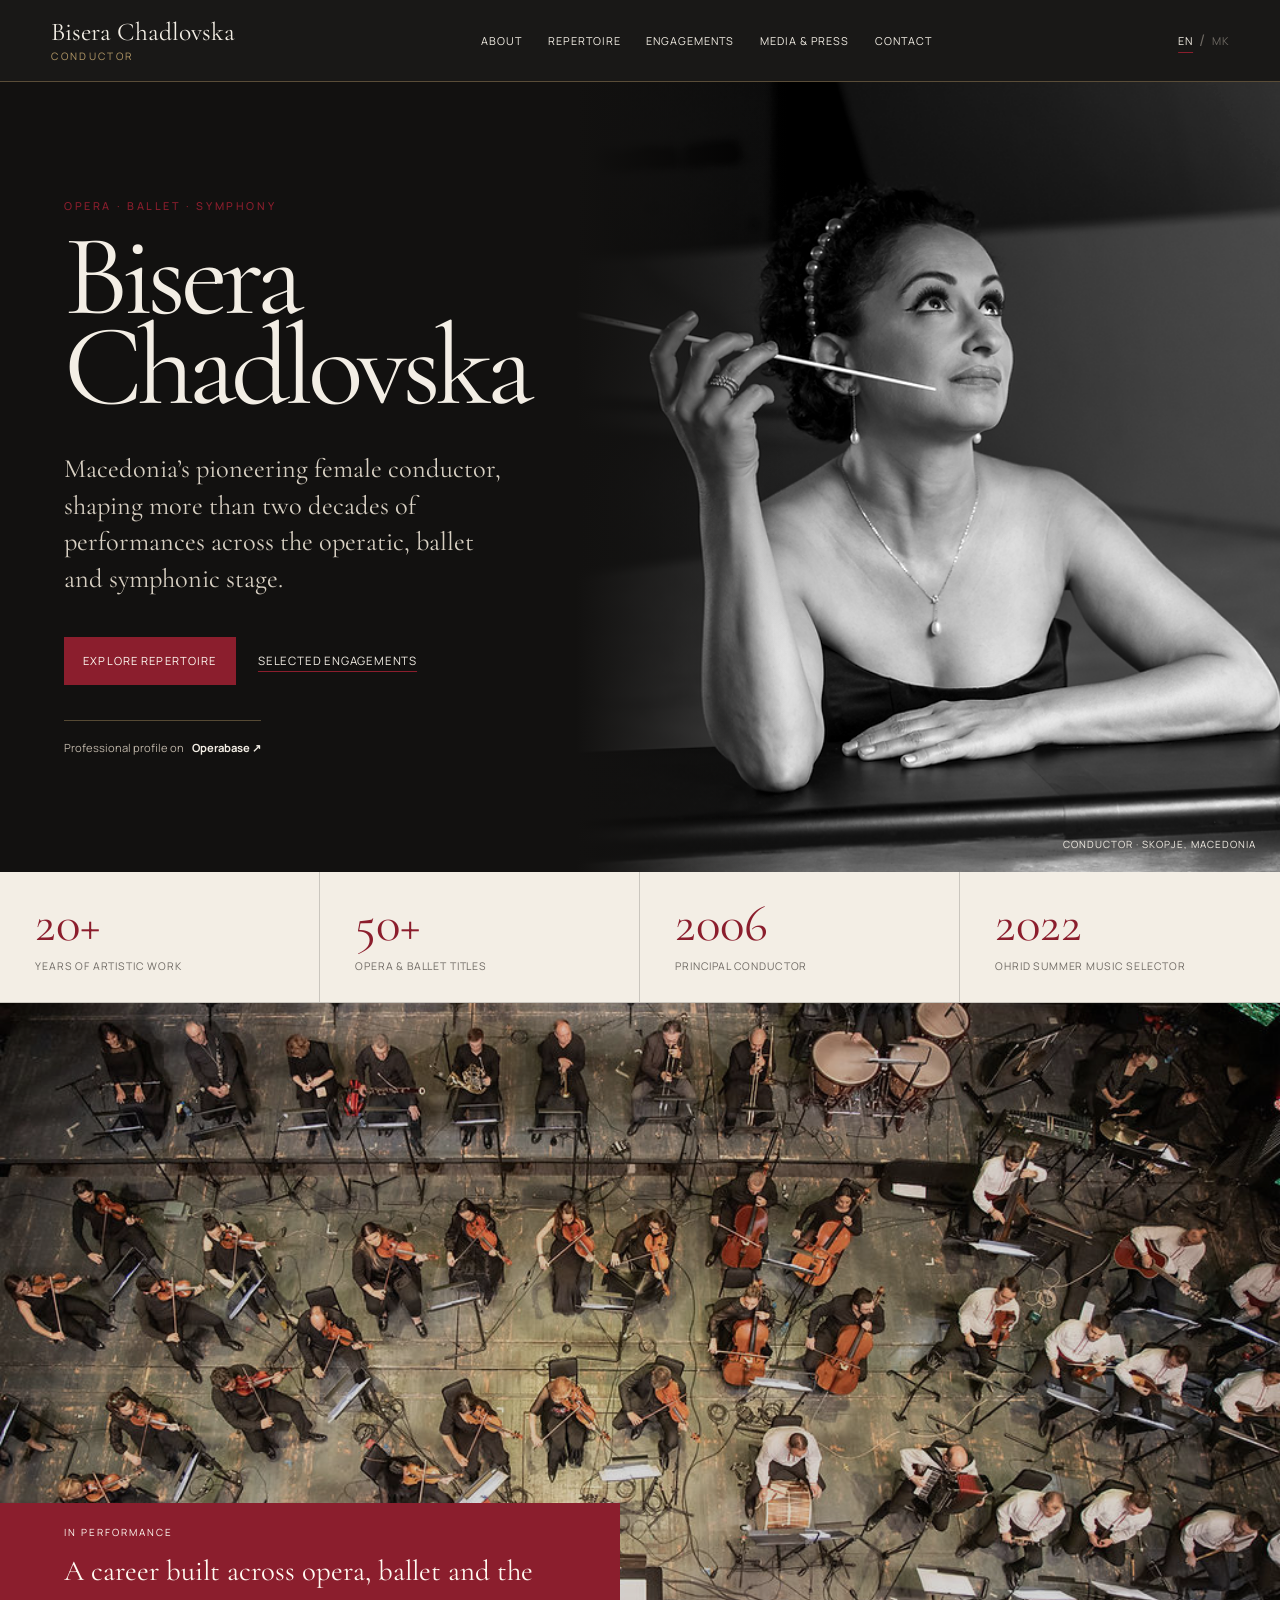
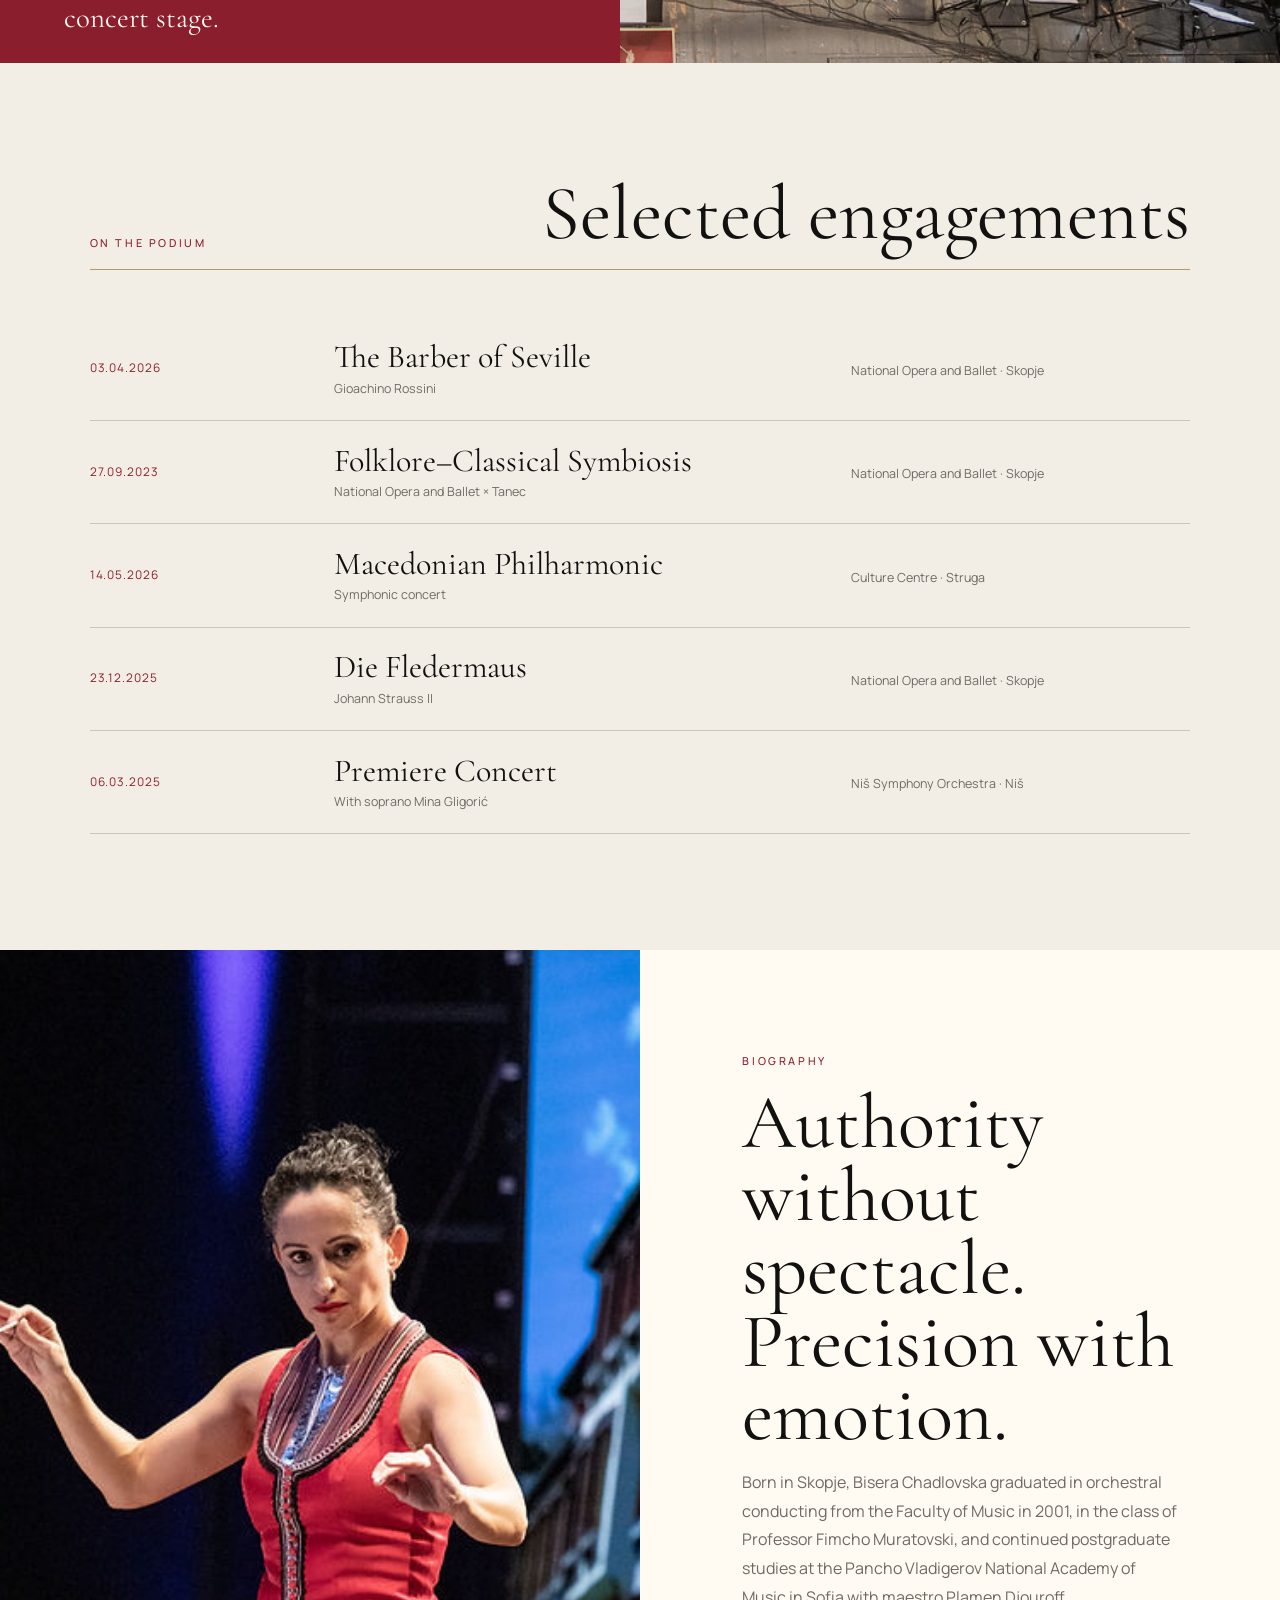
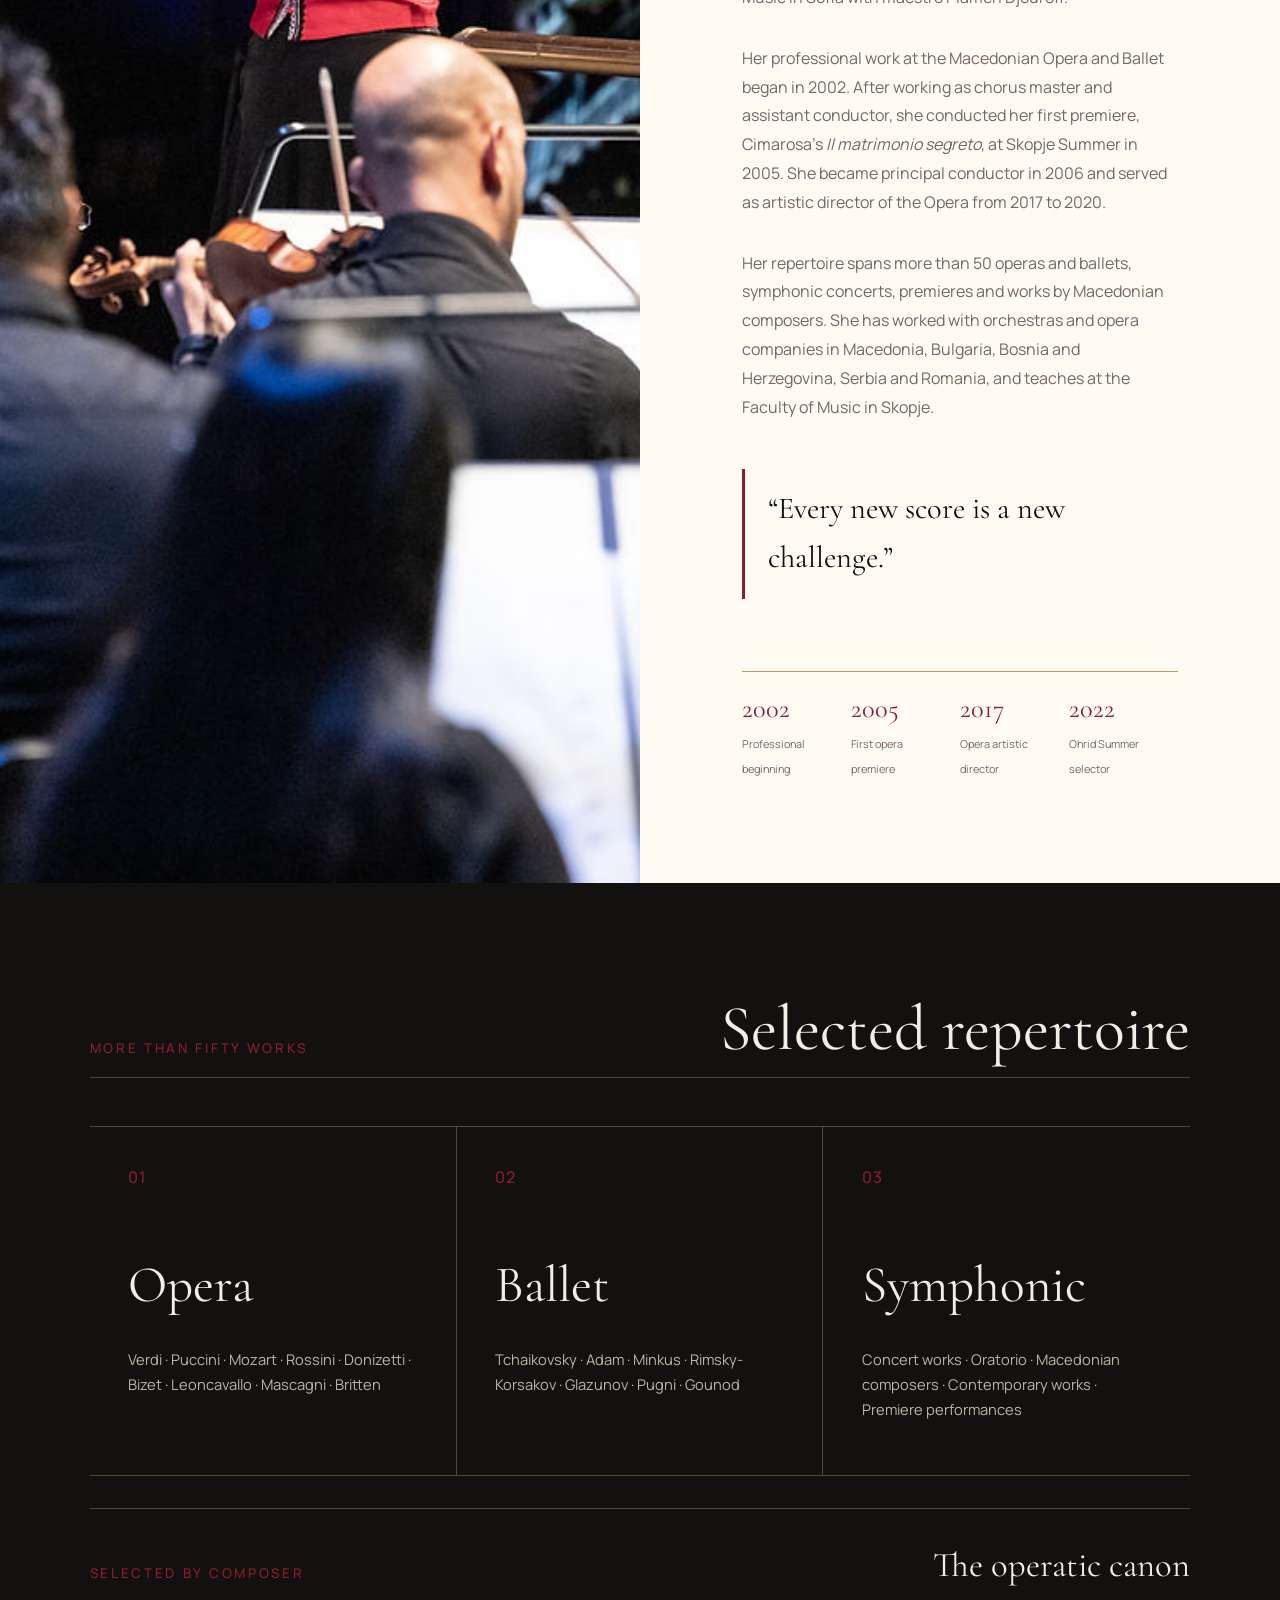
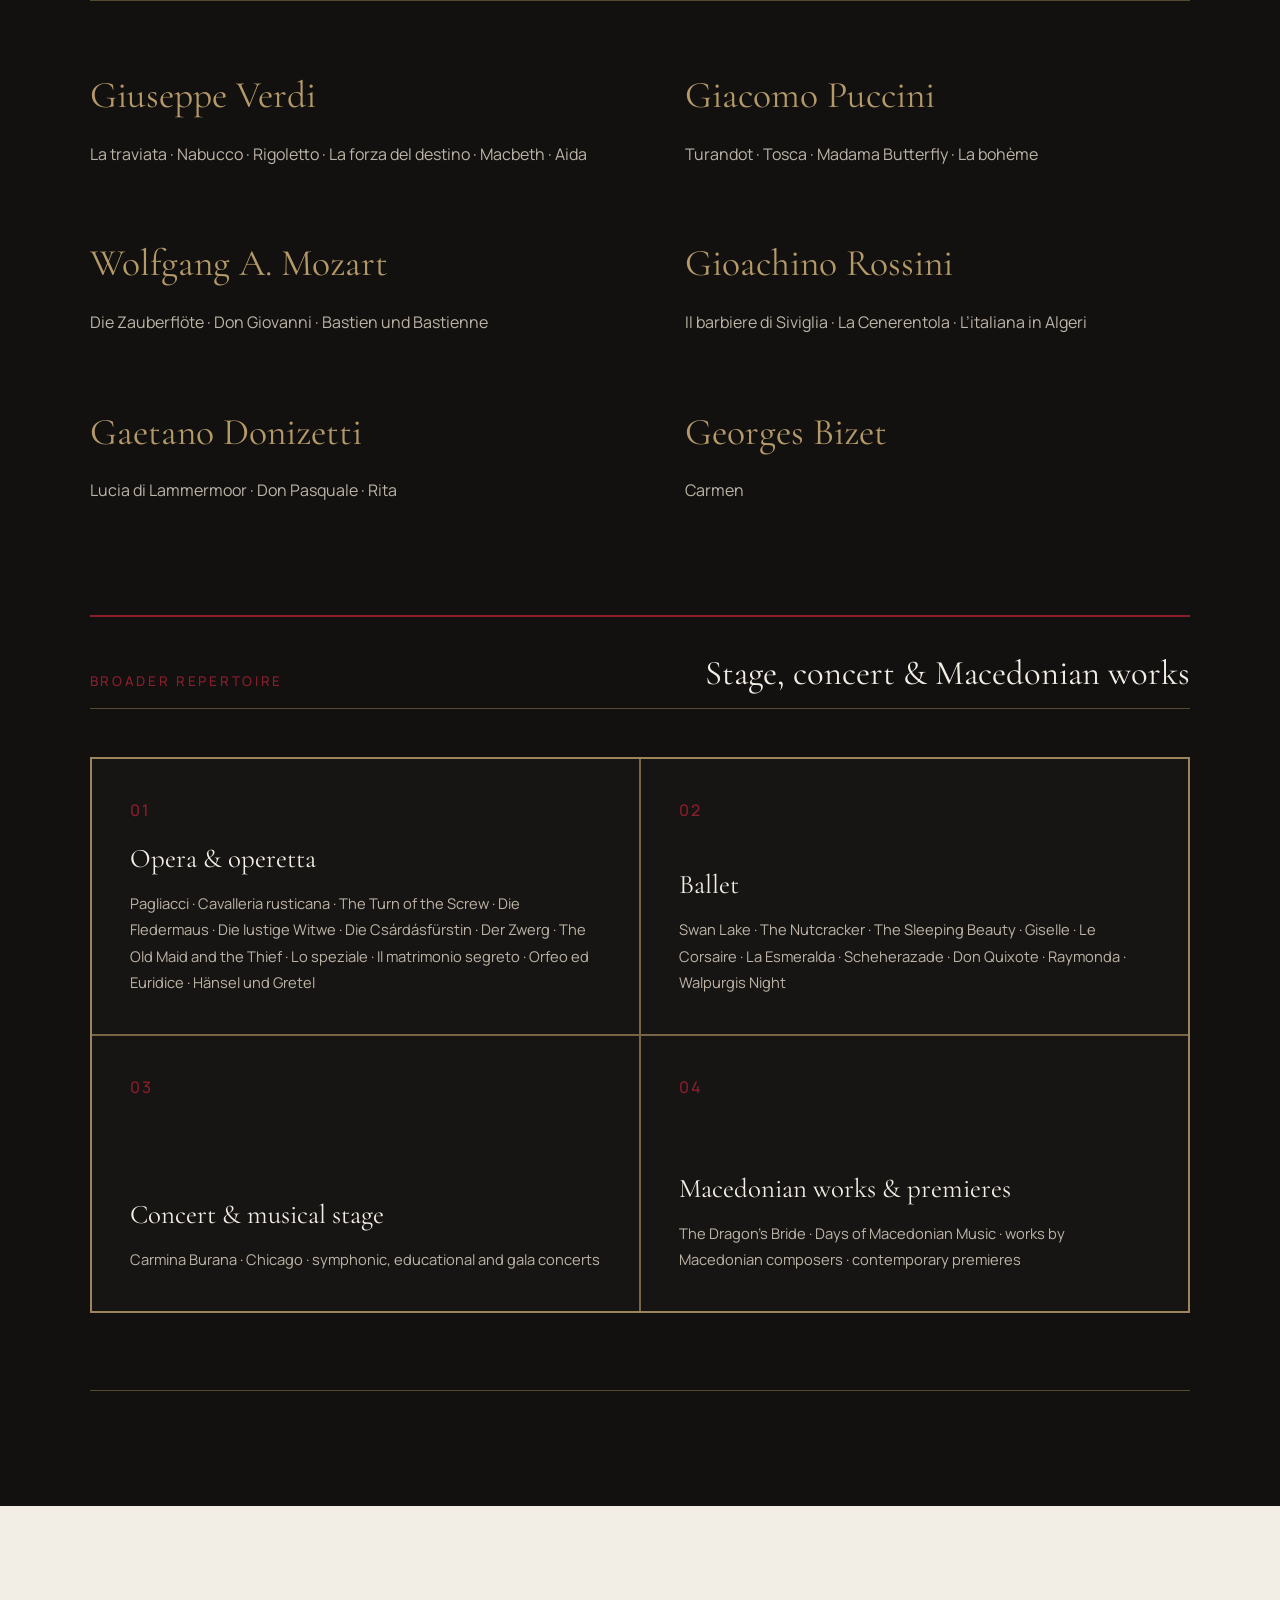
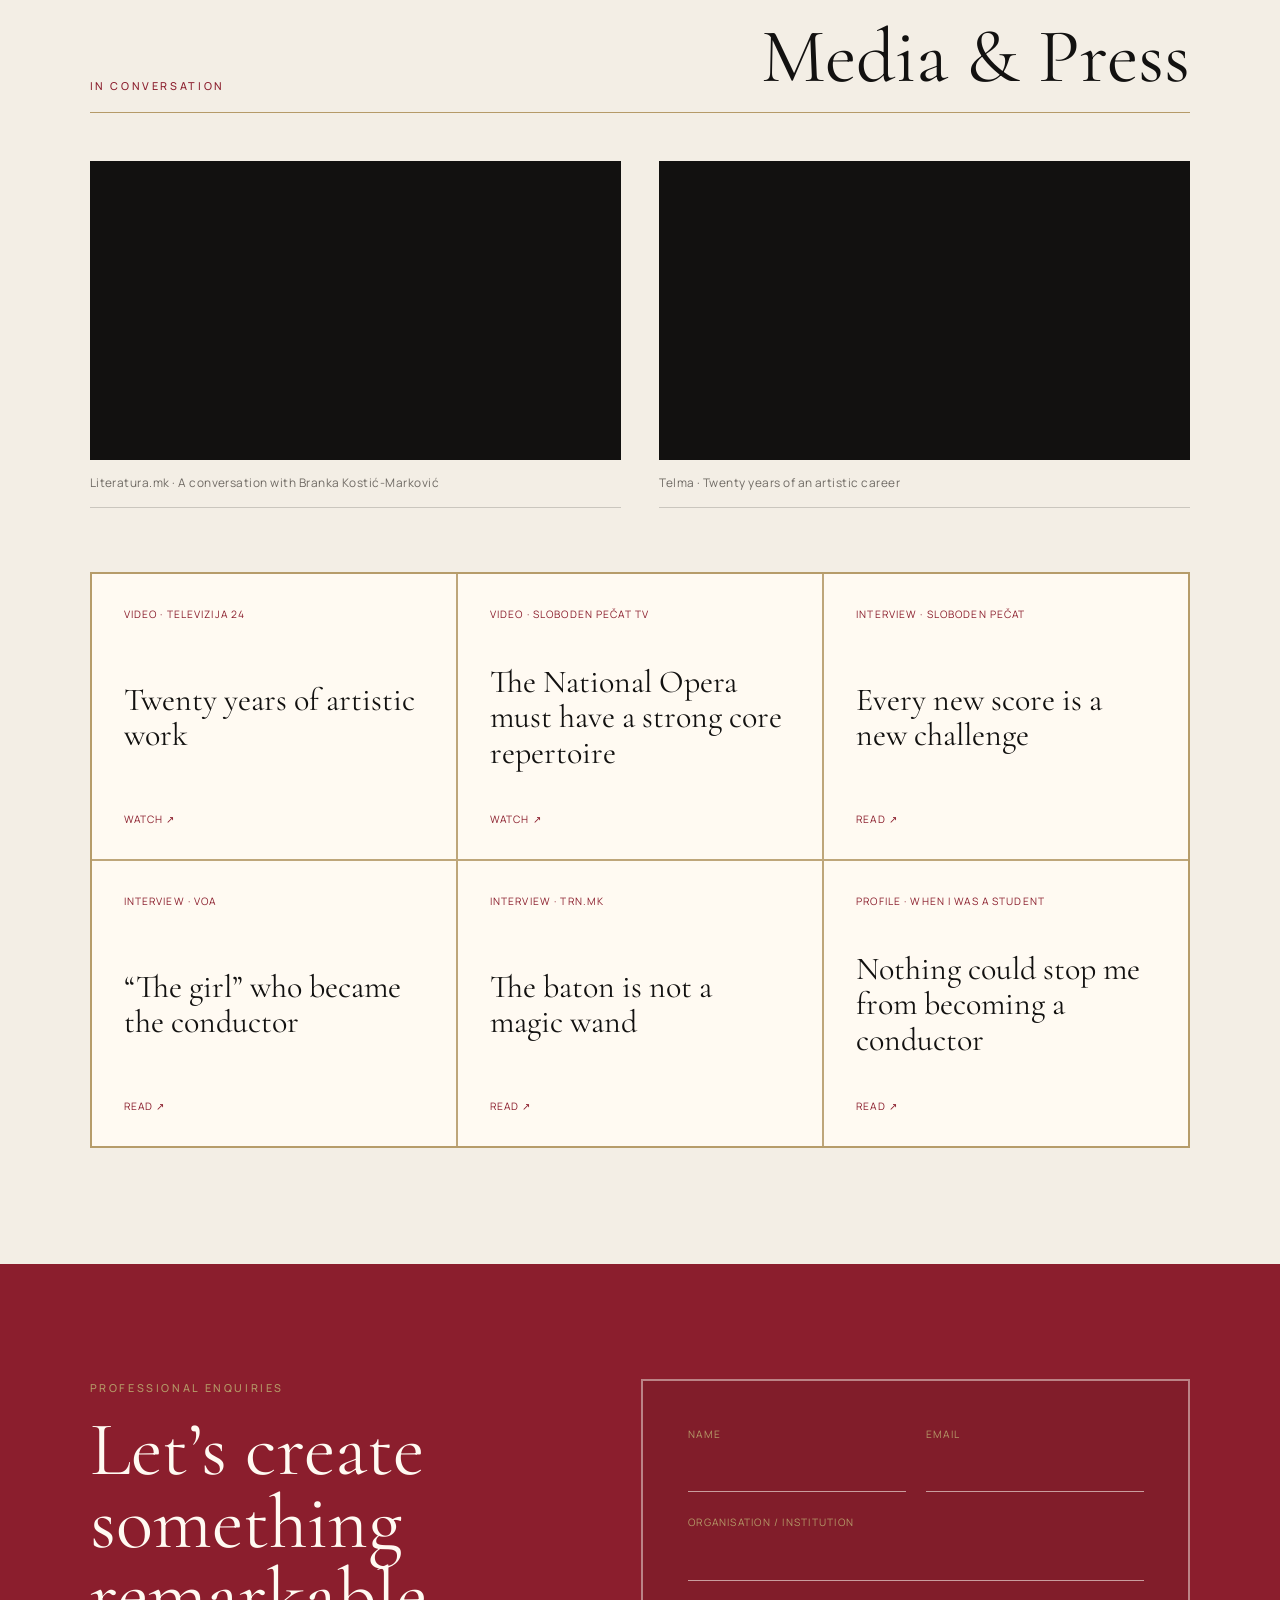
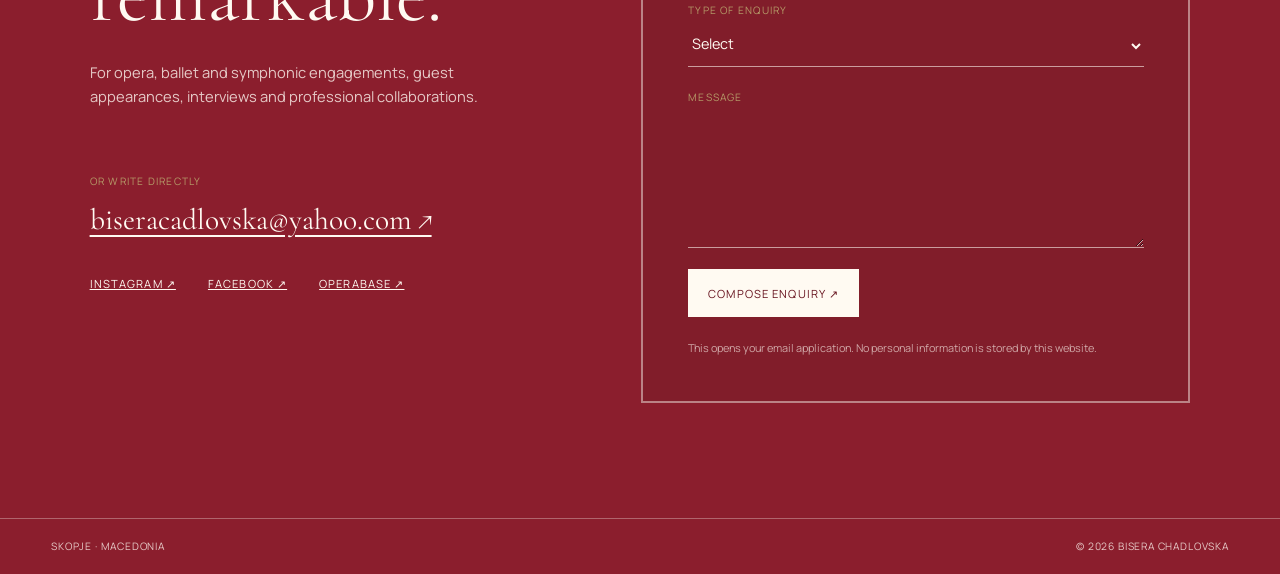
==== commit 27da5e81: "Feature Symbiosis engagement and add favicon" ====
--- a/index.html
+++ b/index.html
@@ -21,6 +21,8 @@
   <meta property="og:locale" content="en_US">
   <meta property="og:locale:alternate" content="mk_MK">
   <meta name="twitter:card" content="summary_large_image">
+  <link rel="icon" type="image/png" sizes="64x64" href="assets/images/favicon.png">
+  <link rel="apple-touch-icon" sizes="180x180" href="assets/images/apple-touch-icon.png">
   <link rel="preload" href="assets/images/bisera-portrait.avif" as="image" type="image/avif">
   <link rel="stylesheet" href="assets/styles.css">
   <script type="application/ld+json">
@@ -109,9 +111,9 @@
             <p>National Opera and Ballet · Skopje</p>
           </article>
           <article>
-            <time datetime="2026-04-18">18.04.2026</time>
-            <div><h3>25th Vienna Ball</h3><p>Johann Strauss Orchestra</p></div>
-            <p>Aleksandar Palace · Skopje</p>
+            <time datetime="2023-09-27">27.09.2023</time>
+            <div><h3>Folklore–Classical Symbiosis</h3><p>National Opera and Ballet × Tanec</p></div>
+            <p>National Opera and Ballet · Skopje</p>
           </article>
           <article>
             <time datetime="2026-05-14">14.05.2026</time>
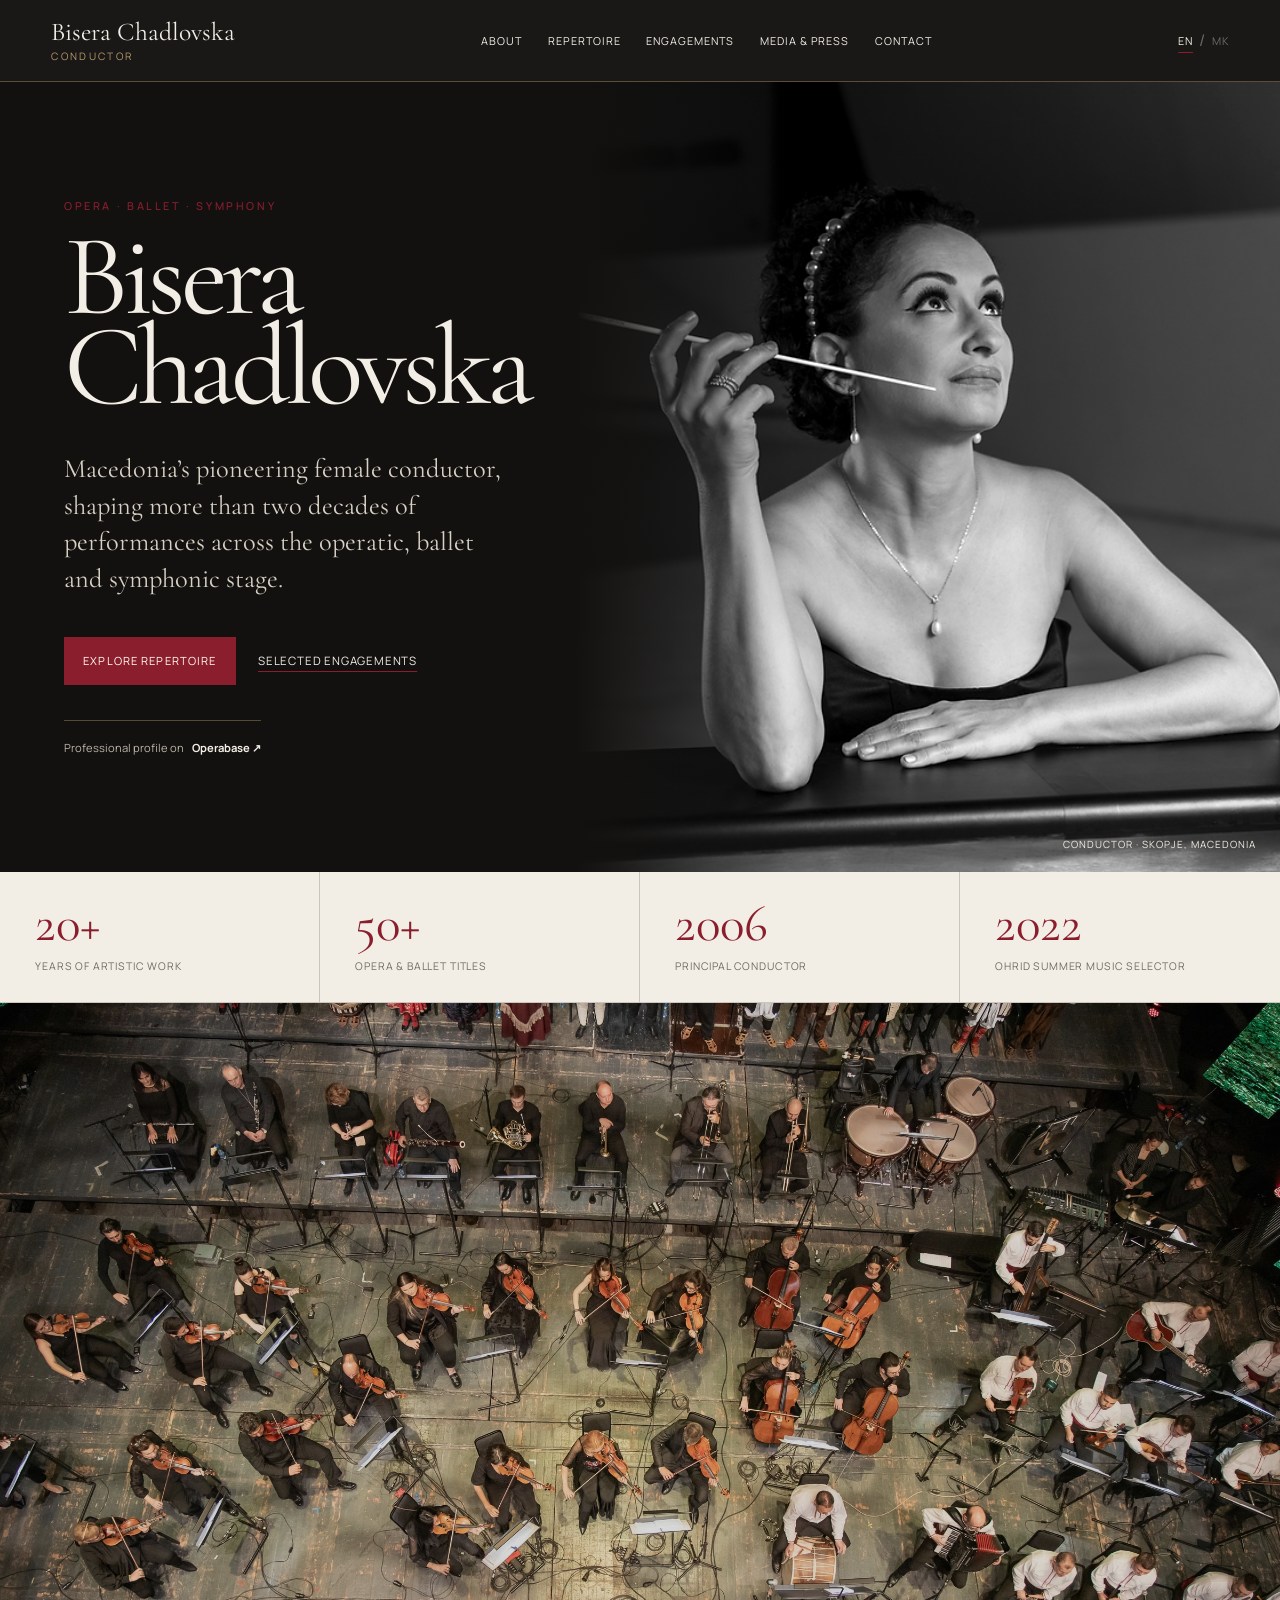
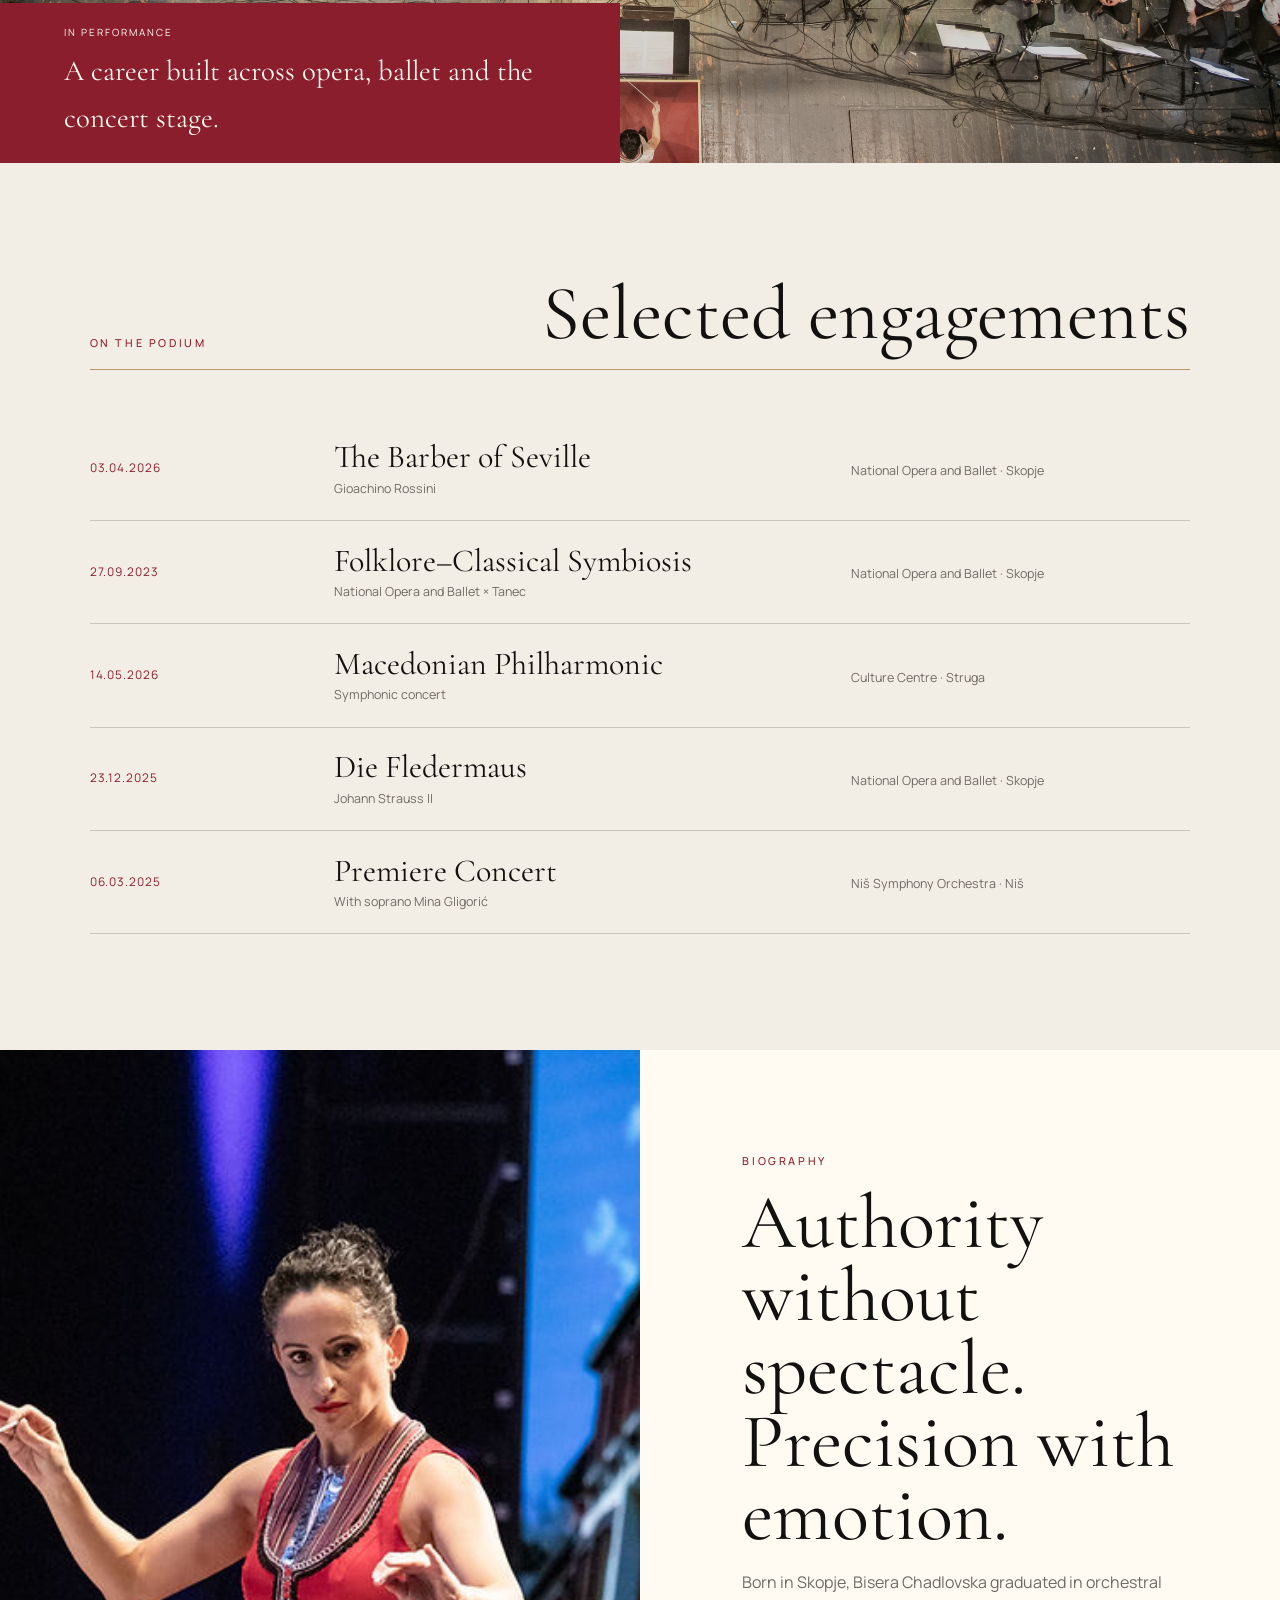
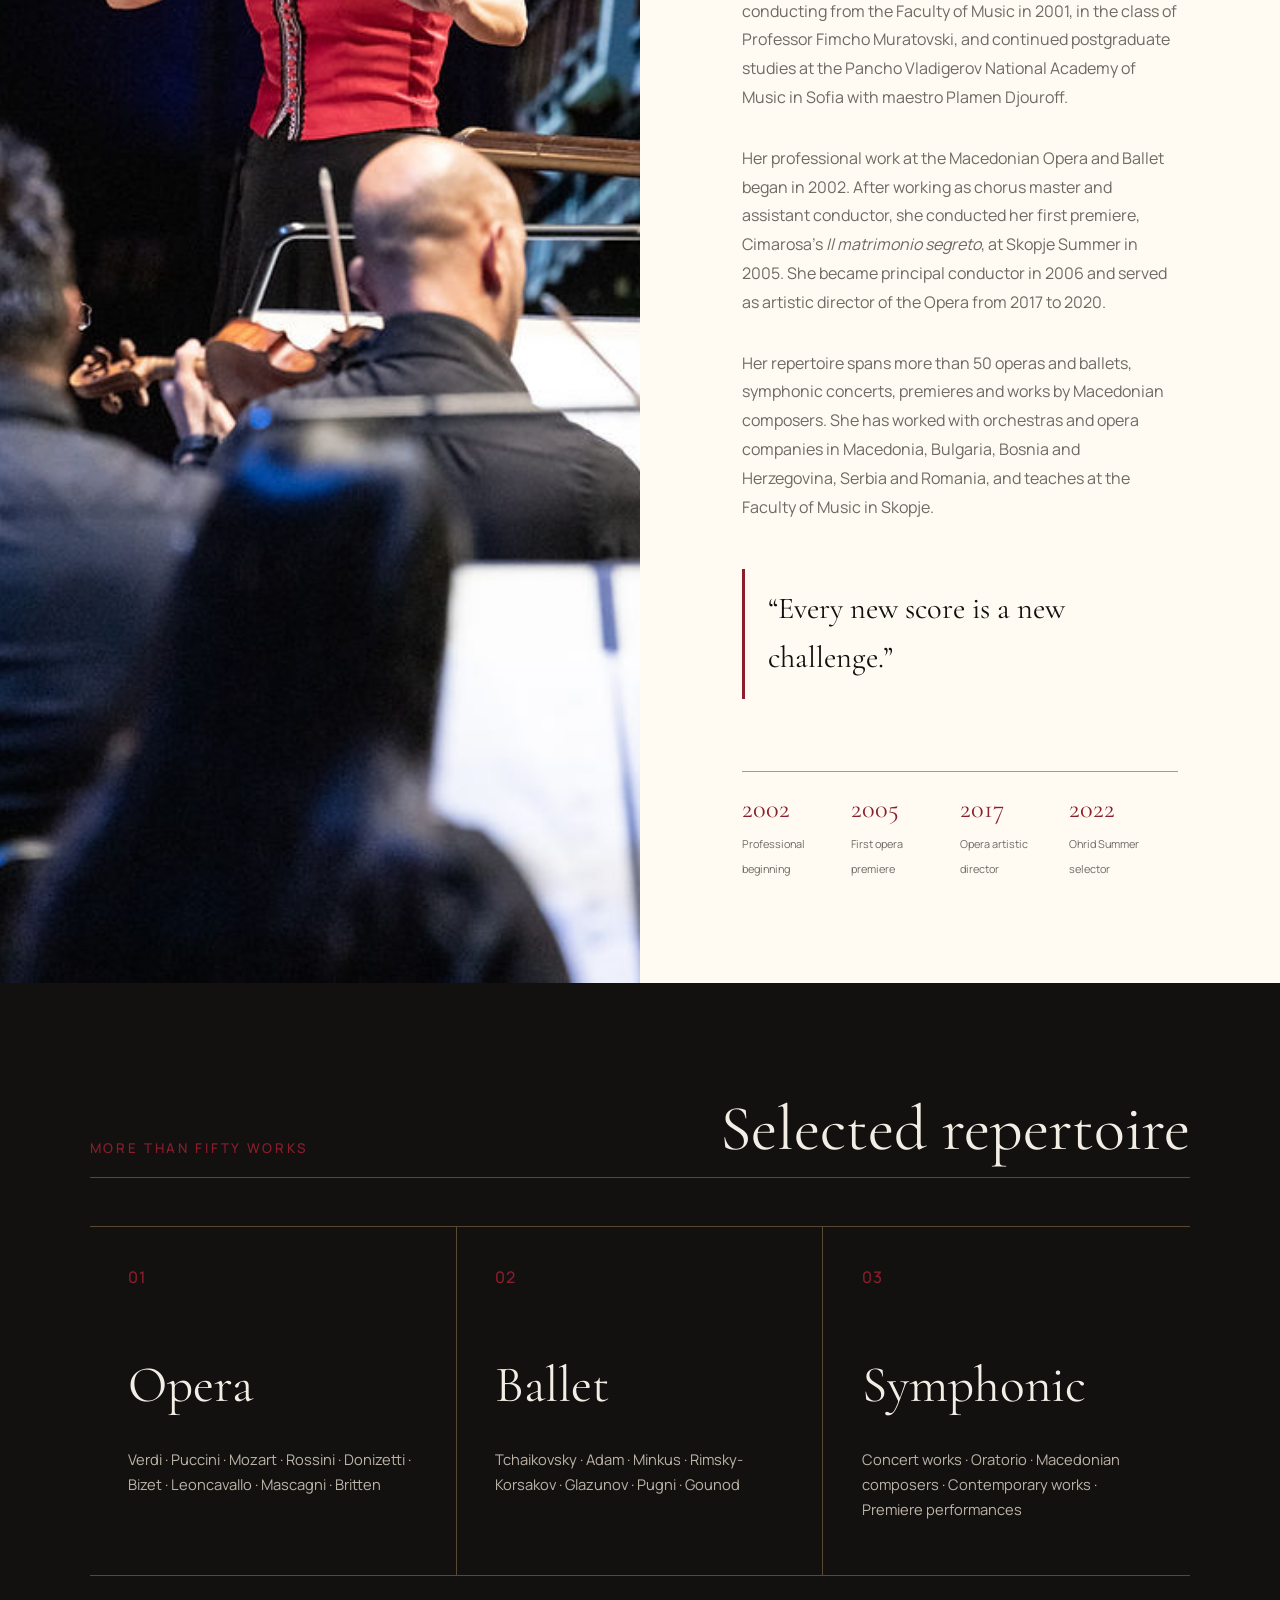
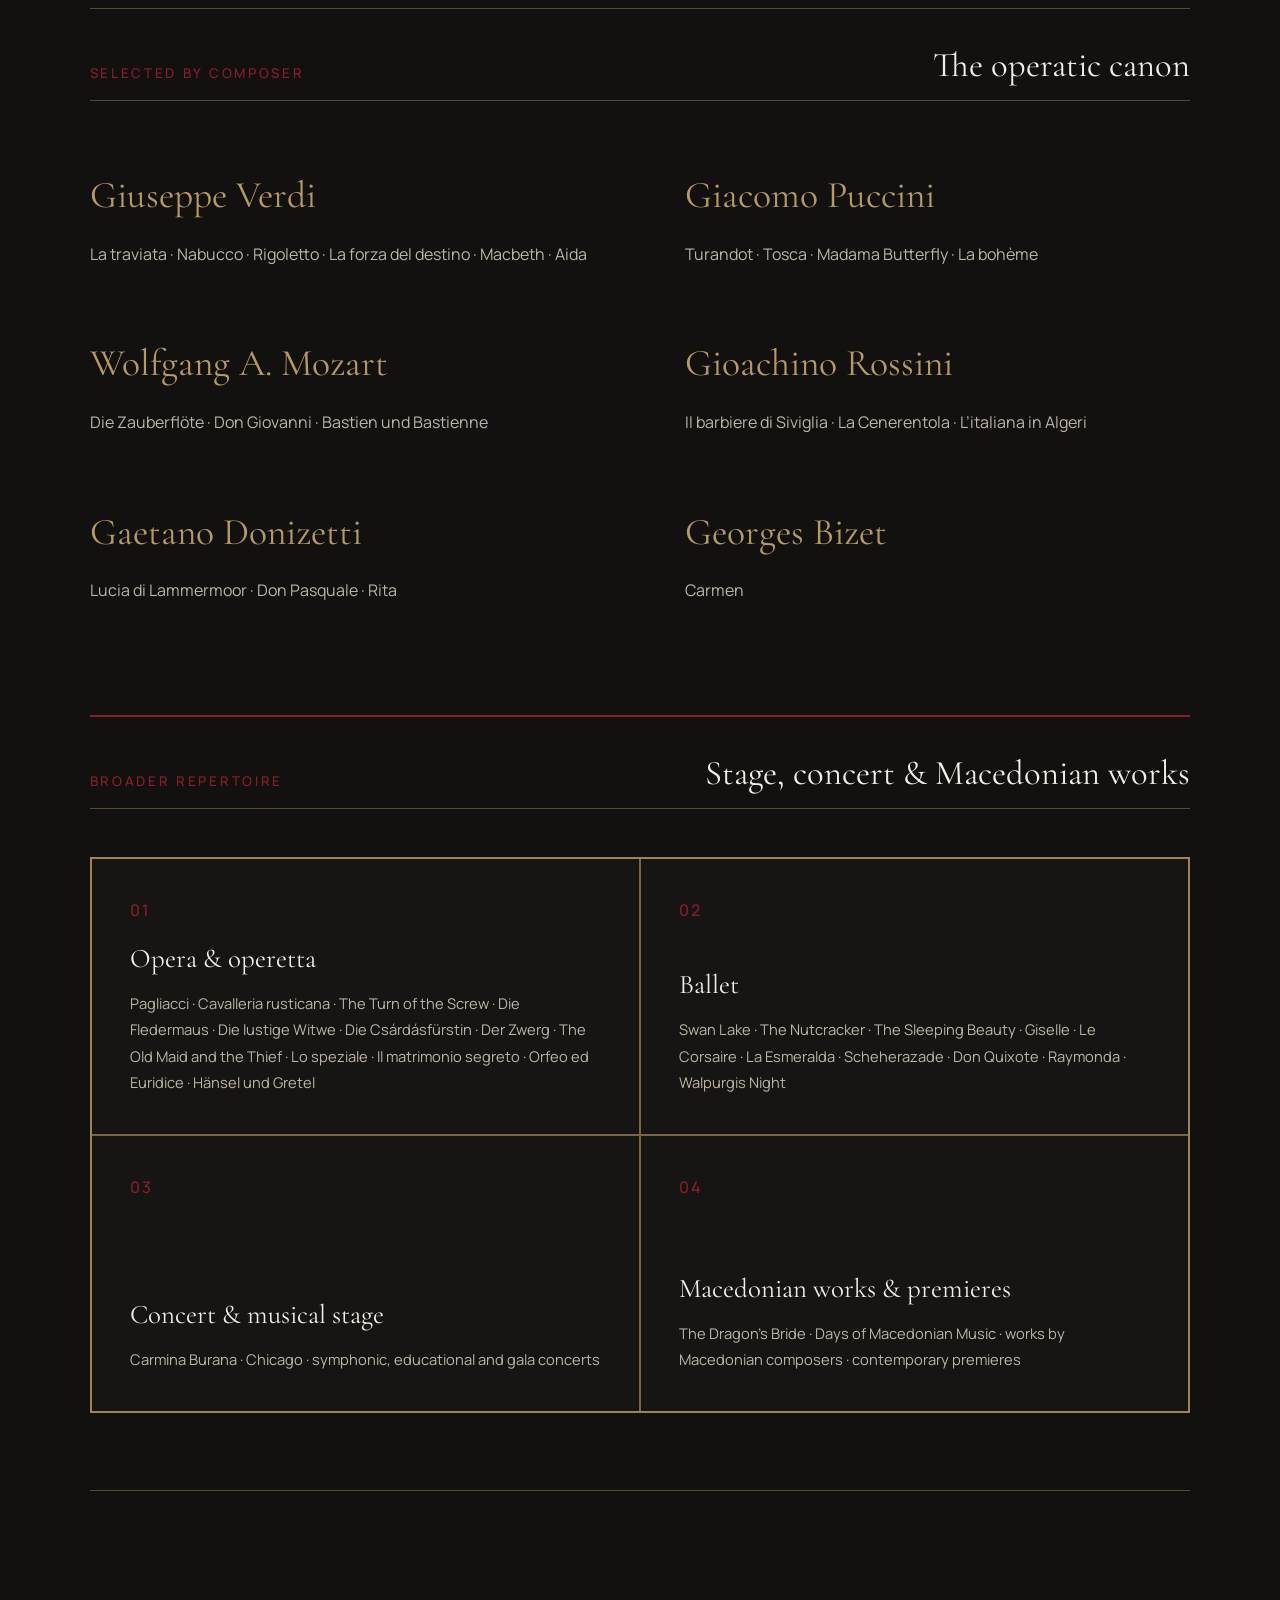
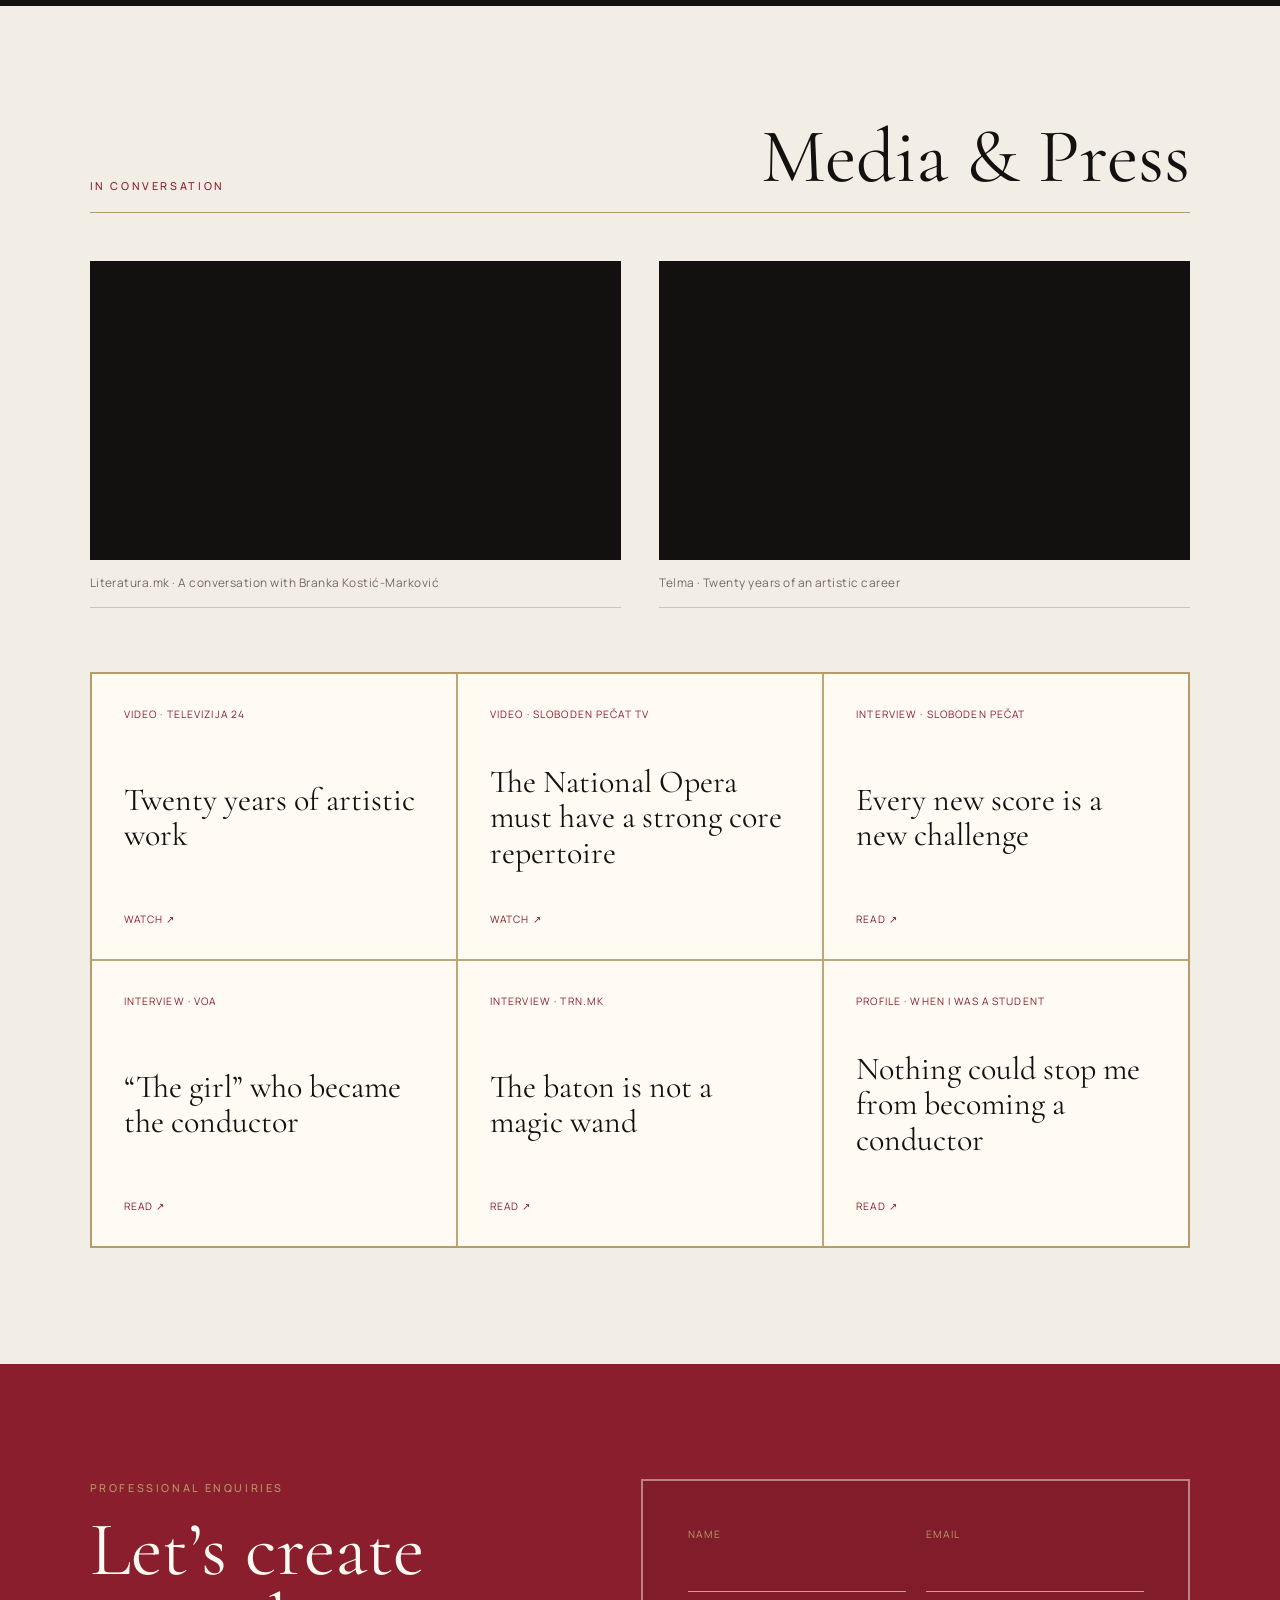
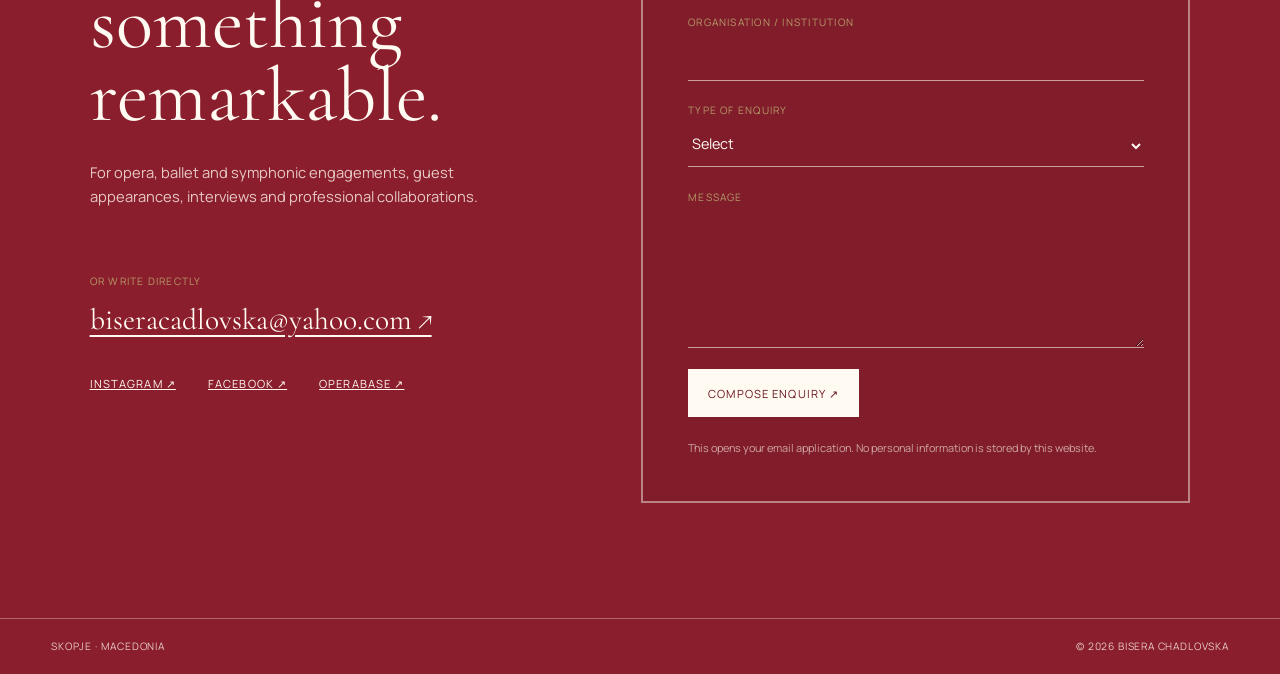
==== commit fa9d767f: "Replace orchestra overhead image" ====
--- a/index.html
+++ b/index.html
@@ -6,15 +6,15 @@
   <title>Bisera Chadlovska — Conductor</title>
   <meta name="description" content="Official website of Bisera Chadlovska, Macedonia’s pioneering female conductor across opera, ballet and symphonic music.">
   <meta name="theme-color" content="#121110">
-  <link rel="canonical" href="https://aleksandar-t.github.io/bisera-chadlovska/">
-  <link rel="alternate" hreflang="en" href="https://aleksandar-t.github.io/bisera-chadlovska/">
-  <link rel="alternate" hreflang="mk" href="https://aleksandar-t.github.io/bisera-chadlovska/mk/">
-  <link rel="alternate" hreflang="x-default" href="https://aleksandar-t.github.io/bisera-chadlovska/">
+  <link rel="canonical" href="https://biserachadlovska.com/">
+  <link rel="alternate" hreflang="en" href="https://biserachadlovska.com/">
+  <link rel="alternate" hreflang="mk" href="https://biserachadlovska.com/mk/">
+  <link rel="alternate" hreflang="x-default" href="https://biserachadlovska.com/">
   <meta property="og:type" content="profile">
   <meta property="og:title" content="Bisera Chadlovska — Conductor">
   <meta property="og:description" content="Opera · Ballet · Symphony. More than two decades on the podium.">
-  <meta property="og:url" content="https://aleksandar-t.github.io/bisera-chadlovska/">
-  <meta property="og:image" content="https://aleksandar-t.github.io/bisera-chadlovska/assets/images/og-bisera-chadlovska.jpg">
+  <meta property="og:url" content="https://biserachadlovska.com/">
+  <meta property="og:image" content="https://biserachadlovska.com/assets/images/og-bisera-chadlovska.jpg">
   <meta property="og:image:width" content="1200">
   <meta property="og:image:height" content="630">
   <meta property="og:image:alt" content="Portrait of conductor Bisera Chadlovska">
@@ -32,8 +32,8 @@
     "name": "Bisera Chadlovska",
     "alternateName": "Бисера Чадловска",
     "jobTitle": "Conductor",
-    "url": "https://aleksandar-t.github.io/bisera-chadlovska/",
-    "image": "https://aleksandar-t.github.io/bisera-chadlovska/assets/images/bisera-portrait.avif",
+    "url": "https://biserachadlovska.com/",
+    "image": "https://biserachadlovska.com/assets/images/bisera-portrait.avif",
     "homeLocation": { "@type": "Place", "name": "Skopje, Macedonia" },
     "sameAs": [
       "https://www.operabase.com/bisera-chadlovska-a25949/en",
@@ -94,7 +94,7 @@
     </section>
 
     <section class="stage-moment" aria-label="Bisera Chadlovska conducting an orchestra">
-      <img src="assets/images/orchestra-overhead.avif" width="1000" height="660" loading="lazy" alt="Orchestra seen from above with Bisera Chadlovska conducting from the centre">
+      <img src="assets/images/orchestra-overhead.avif" width="2400" height="1600" loading="lazy" alt="Orchestra seen from above with Bisera Chadlovska conducting from the centre">
       <div class="stage-caption"><span>In performance</span><strong>A career built across opera, ballet and the concert stage.</strong></div>
     </section>
 
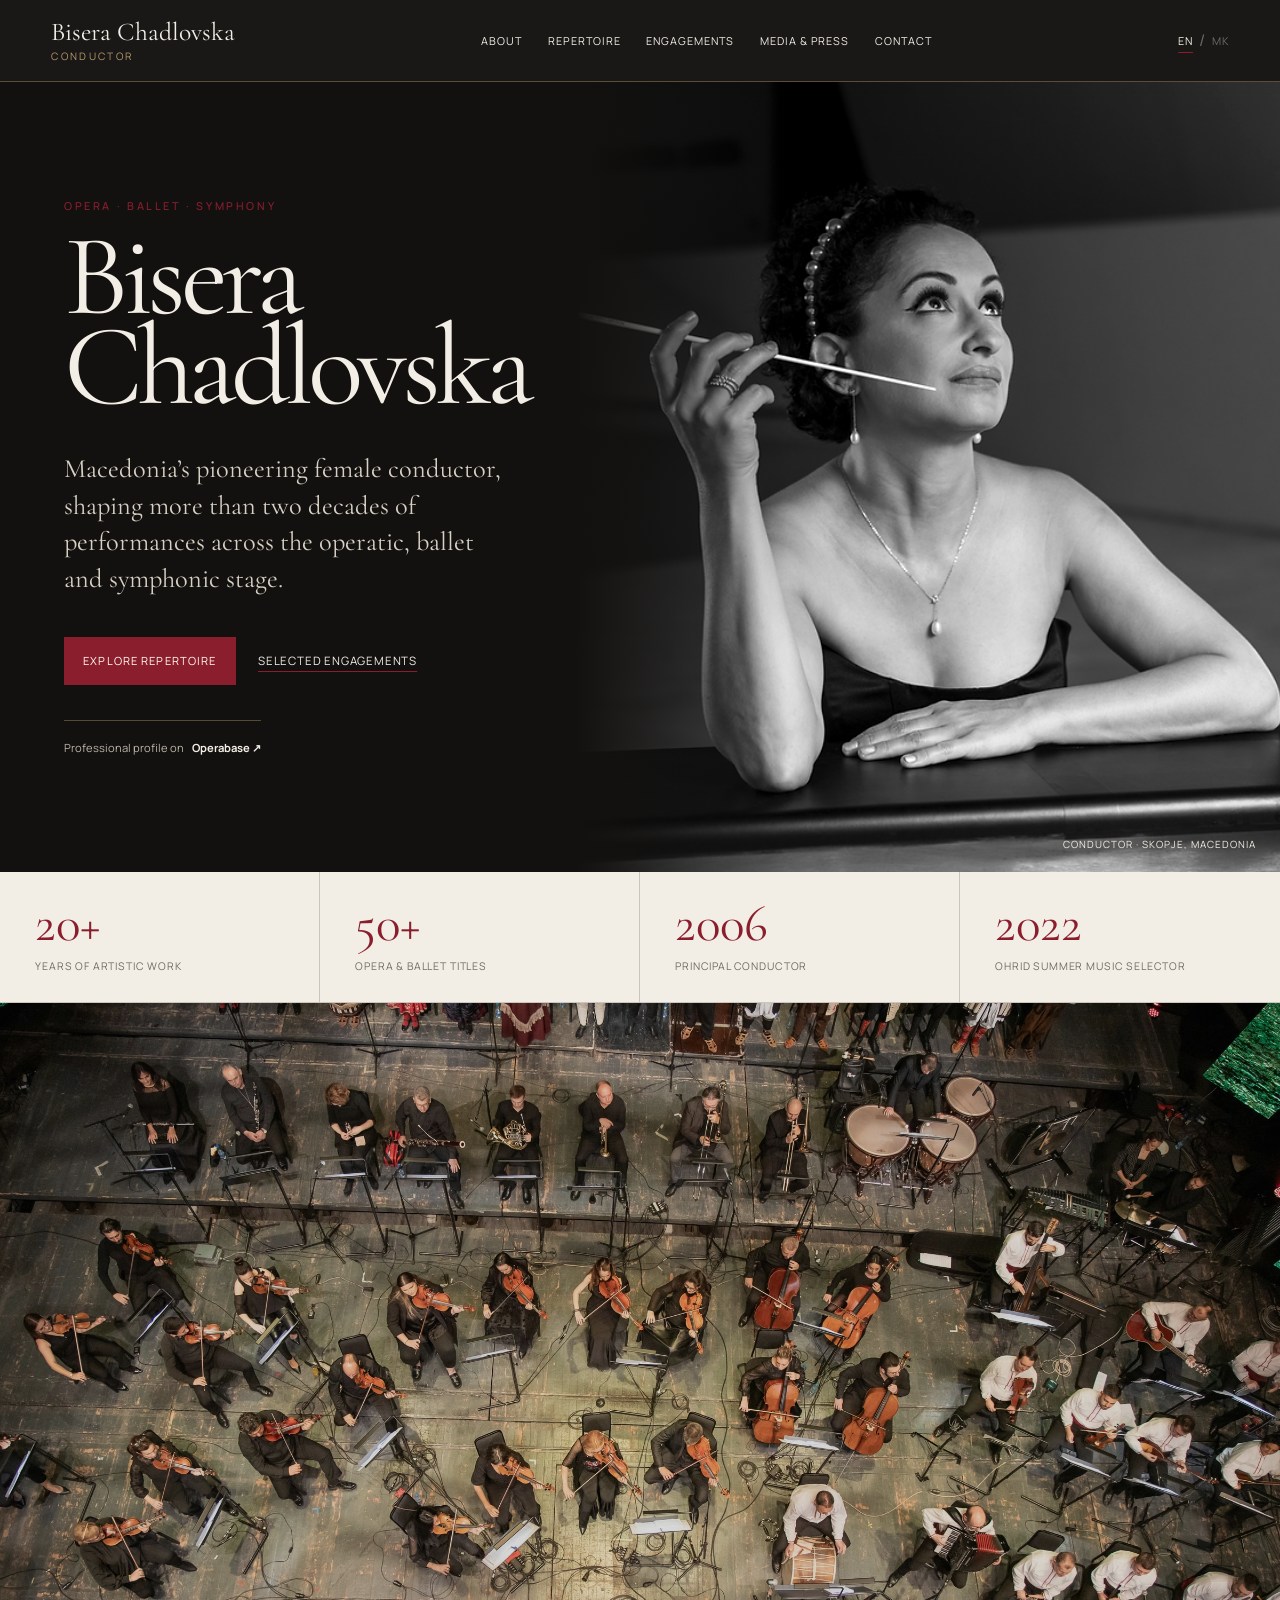
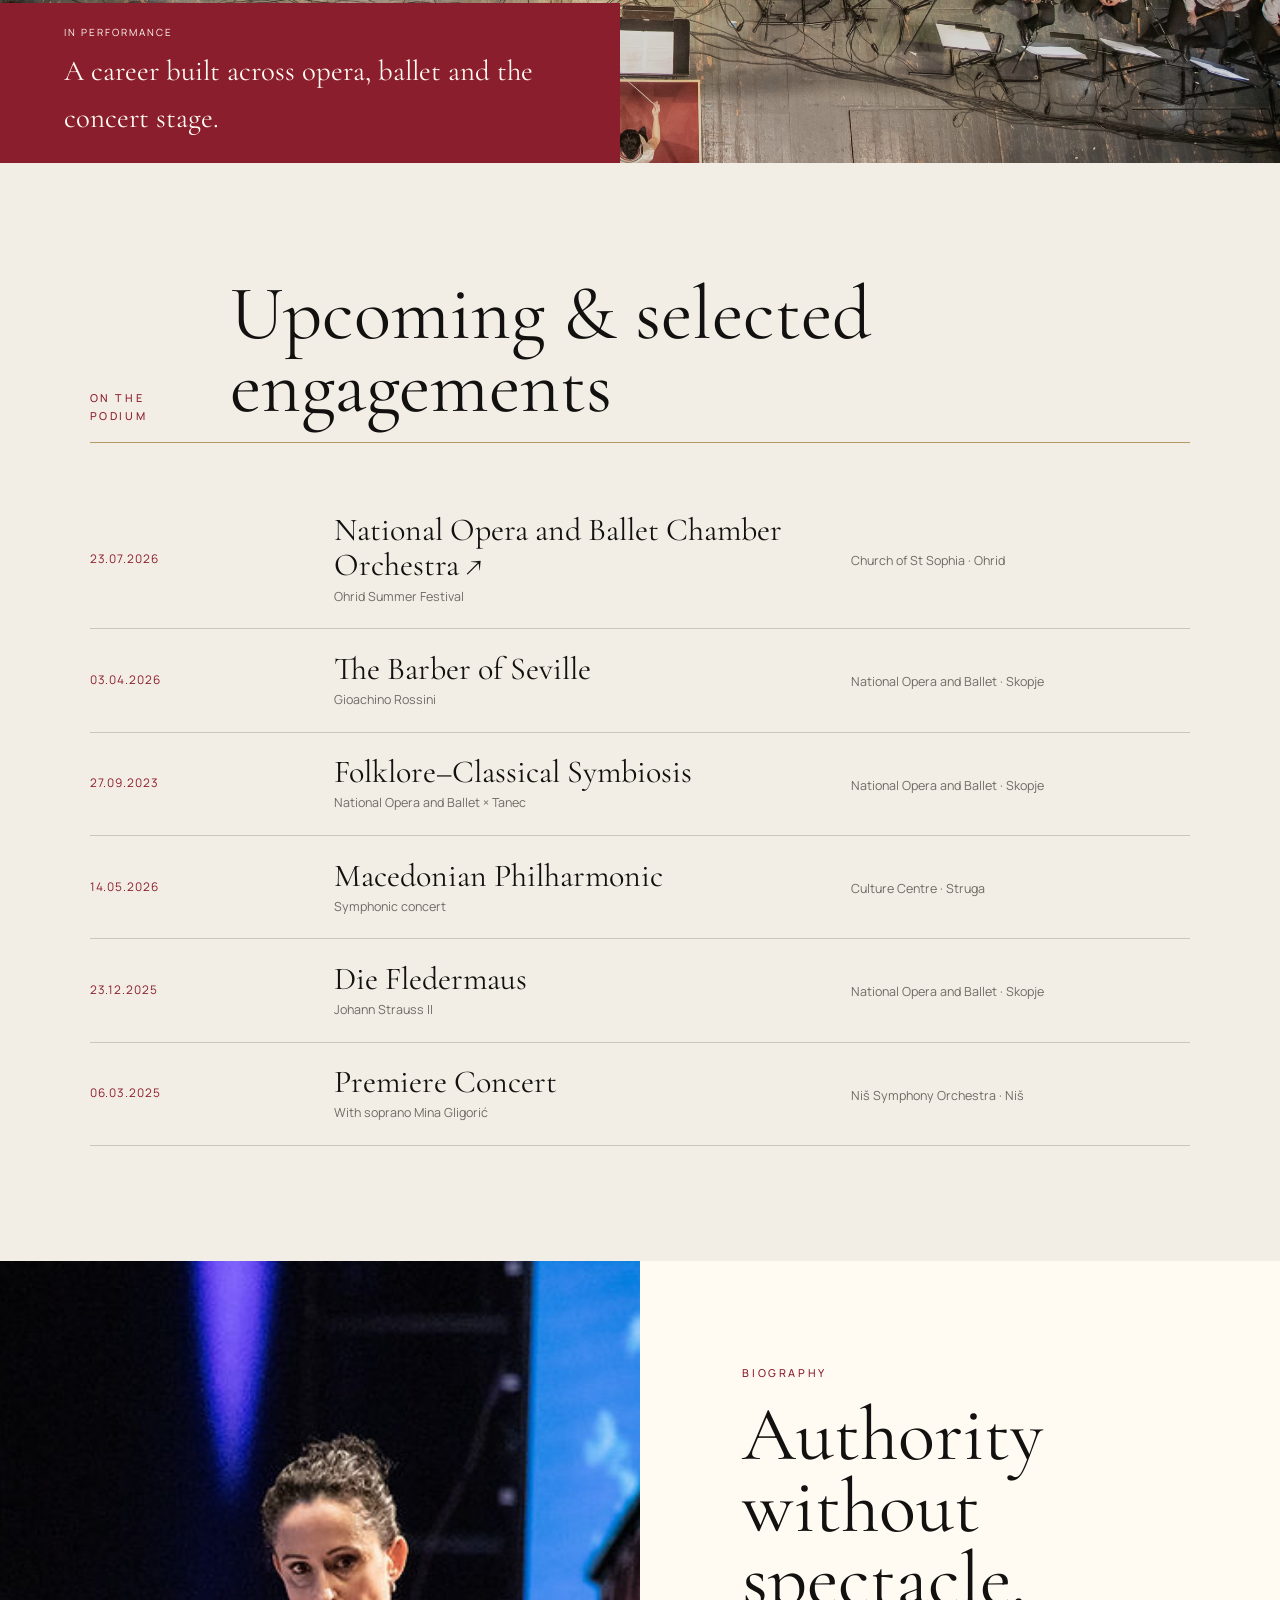
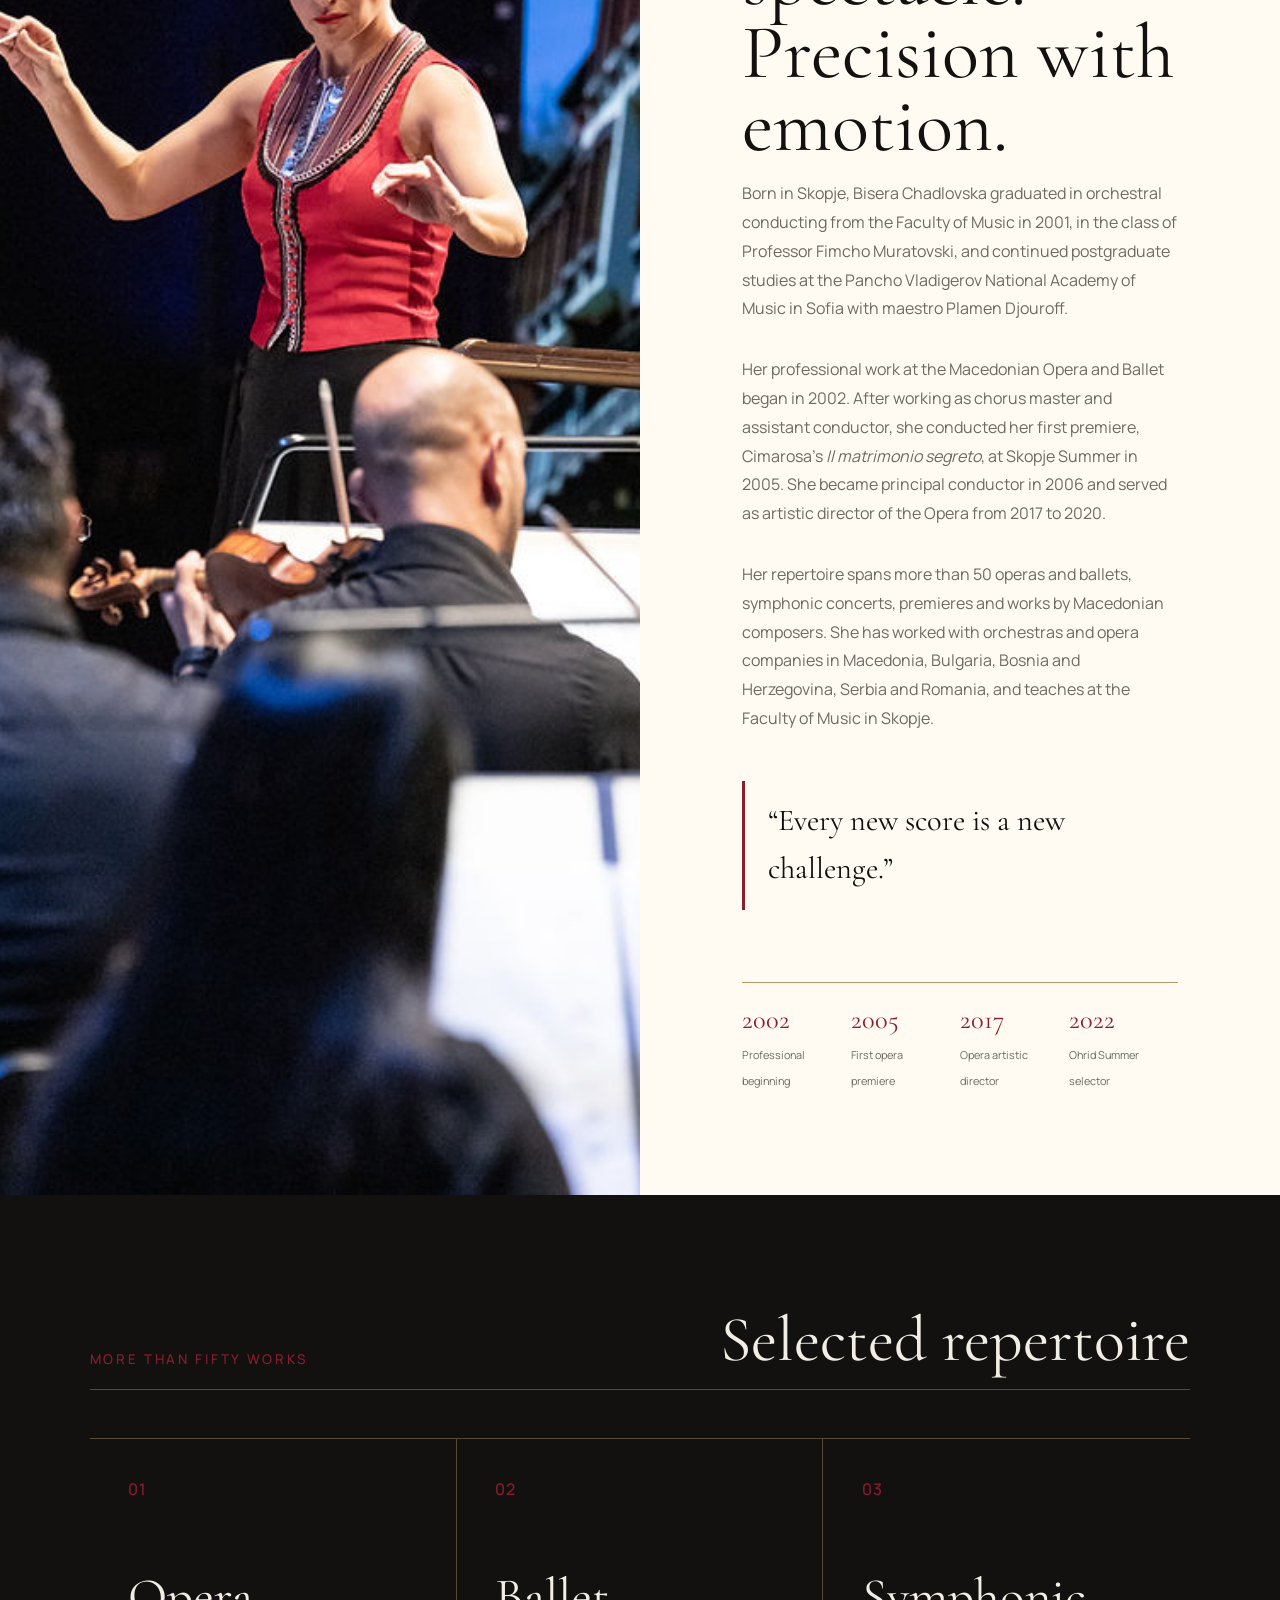
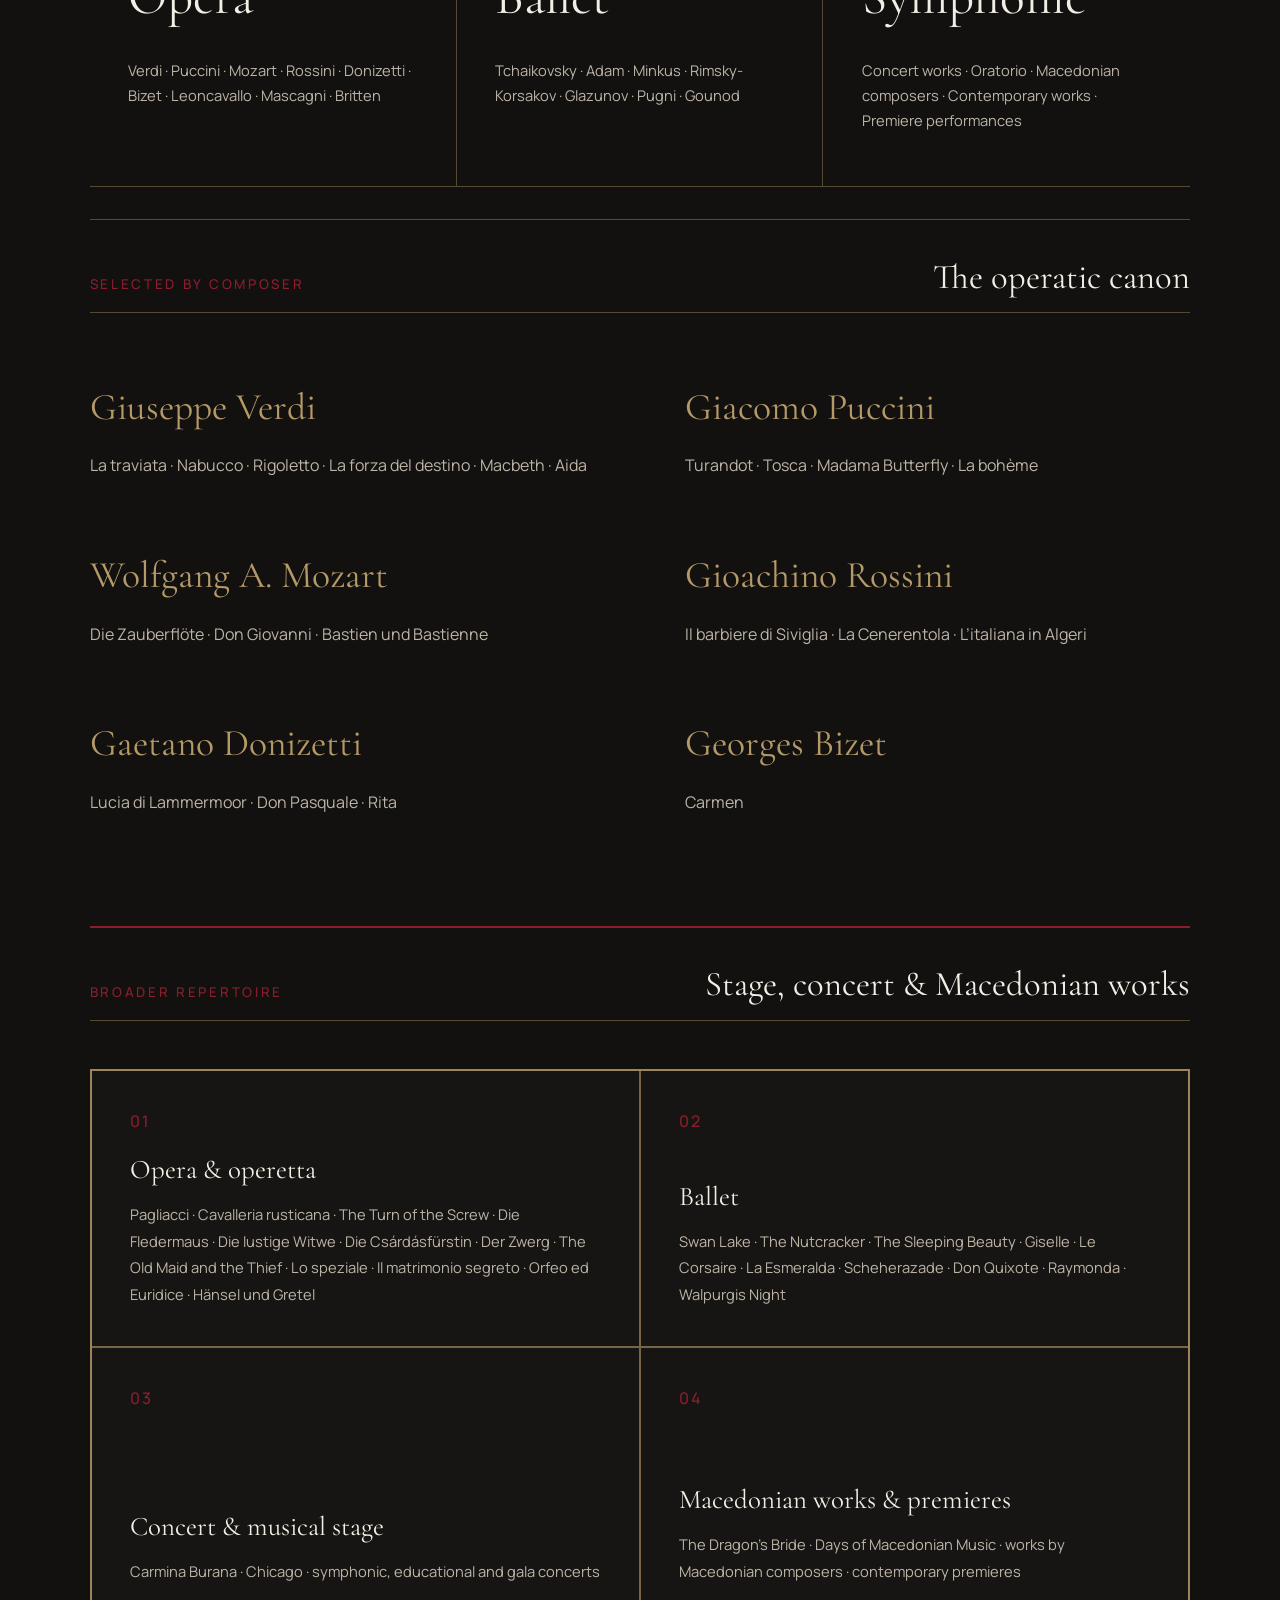
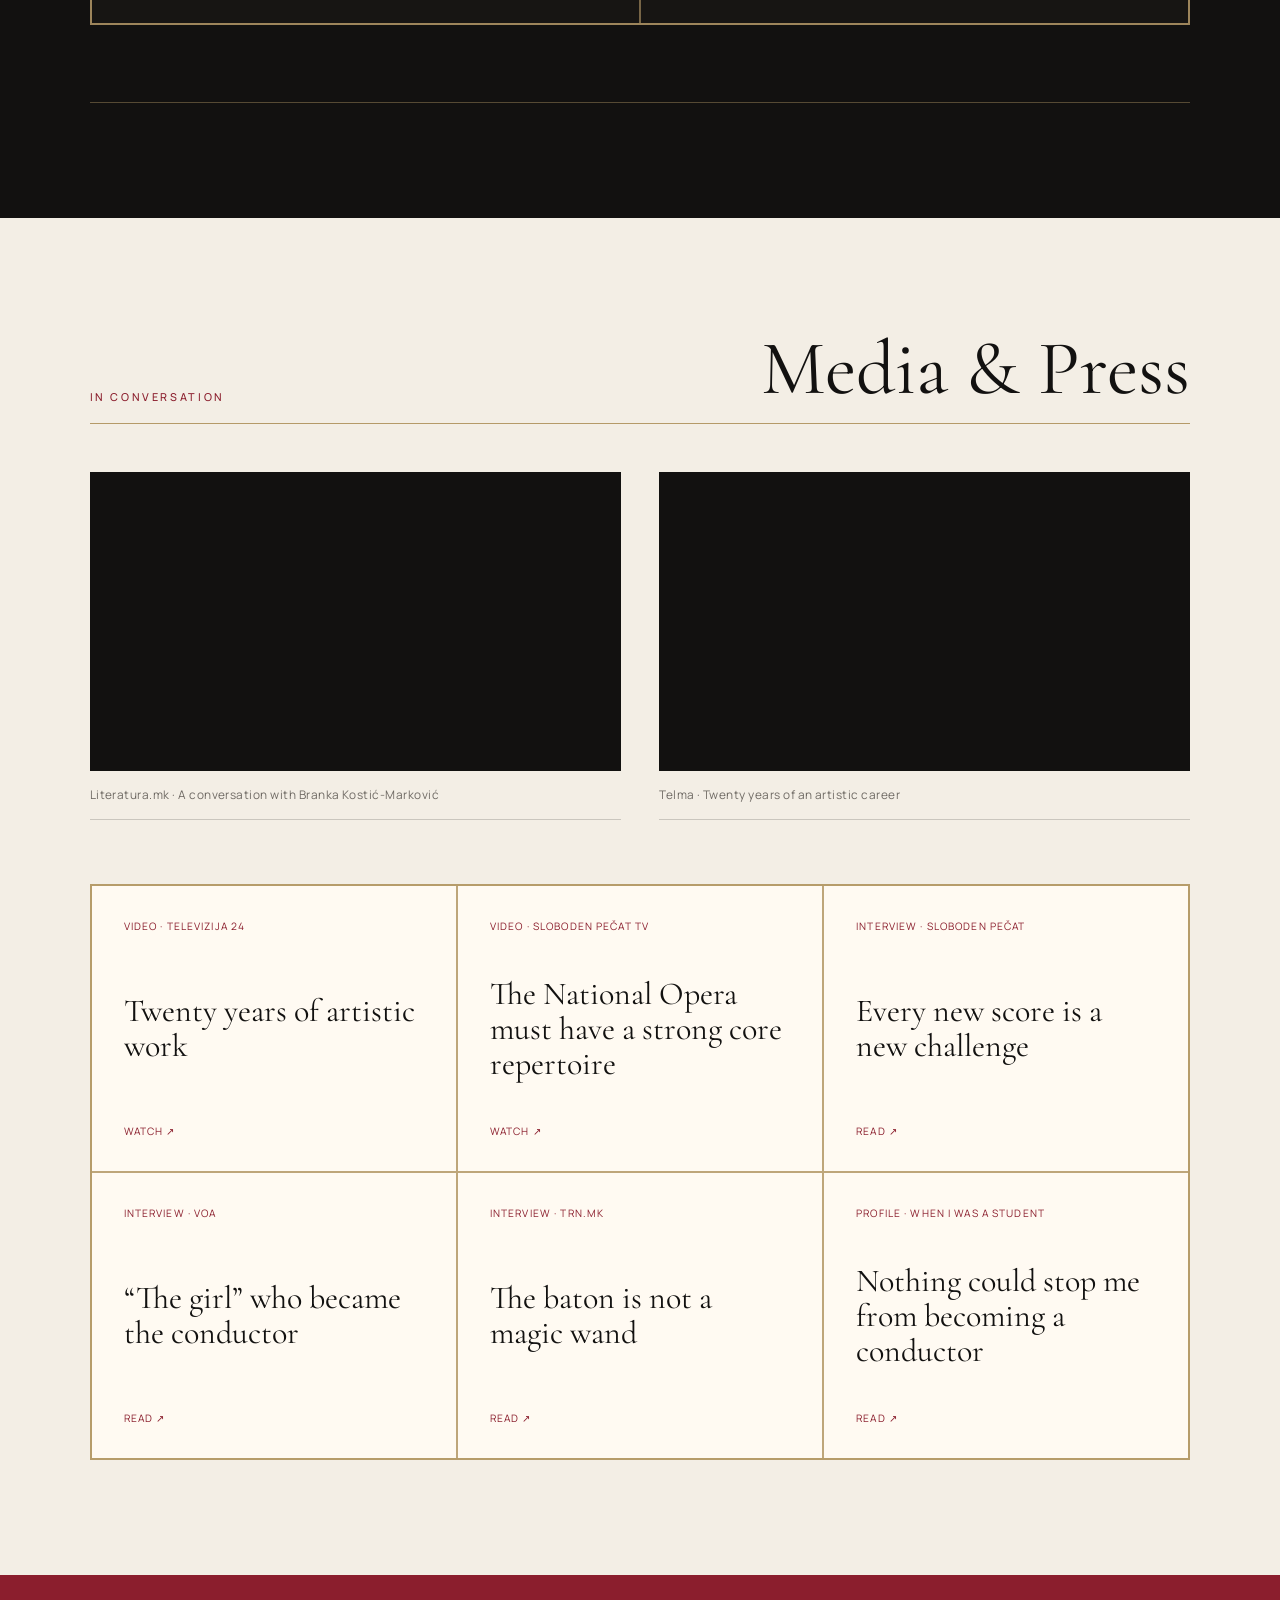
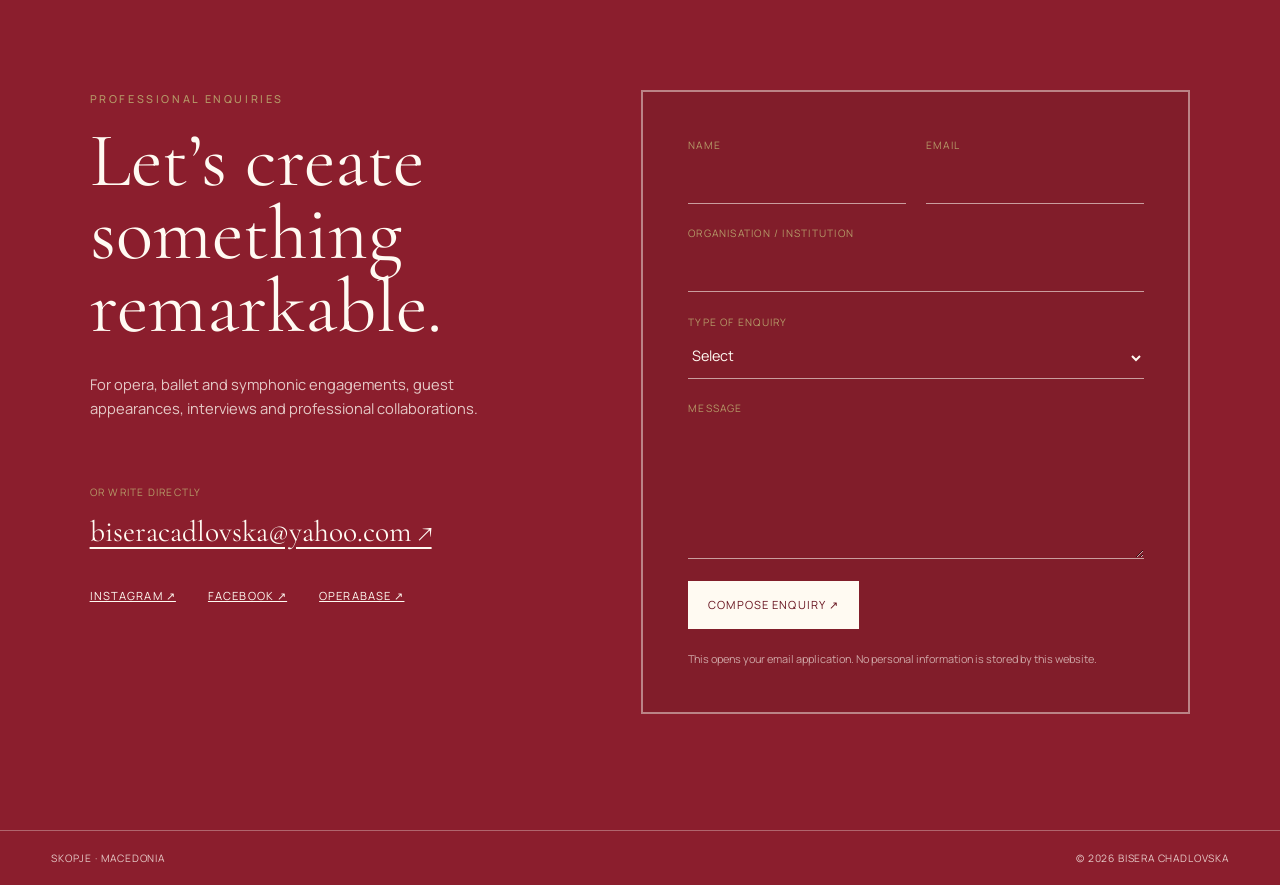
==== commit f03c1828: "Add Ohrid Summer Festival engagement" ====
--- a/index.html
+++ b/index.html
@@ -102,9 +102,14 @@
       <div class="section-inner">
         <header class="section-heading">
           <p class="eyebrow">On the podium</p>
-          <h2 class="section-title">Selected engagements</h2>
+          <h2 class="section-title">Upcoming &amp; selected engagements</h2>
         </header>
         <div class="engagement-list">
+          <article>
+            <time datetime="2026-07-23">23.07.2026</time>
+            <div><h3><a class="engagement-link" href="https://ohridskoleto.com.mk/%D0%BD%D0%B0%D1%81%D1%82%D0%B0%D0%BD%D0%B8/kameren-orkestar-na-nob/" target="_blank" rel="noreferrer">National Opera and Ballet Chamber Orchestra <span aria-hidden="true">↗</span></a></h3><p>Ohrid Summer Festival</p></div>
+            <p>Church of St Sophia · Ohrid</p>
+          </article>
           <article>
             <time datetime="2026-04-03">03.04.2026</time>
             <div><h3>The Barber of Seville</h3><p>Gioachino Rossini</p></div>
--- a/assets/styles.css
+++ b/assets/styles.css
@@ -436,6 +436,16 @@
   line-height: 1.1;
 }
 
+.engagement-link {
+  color: inherit;
+  text-decoration: none;
+}
+
+.engagement-link:hover,
+.engagement-link:focus-visible {
+  color: var(--brass);
+}
+
 .engagement-list p {
   margin: 0.25rem 0 0;
   color: var(--grey);
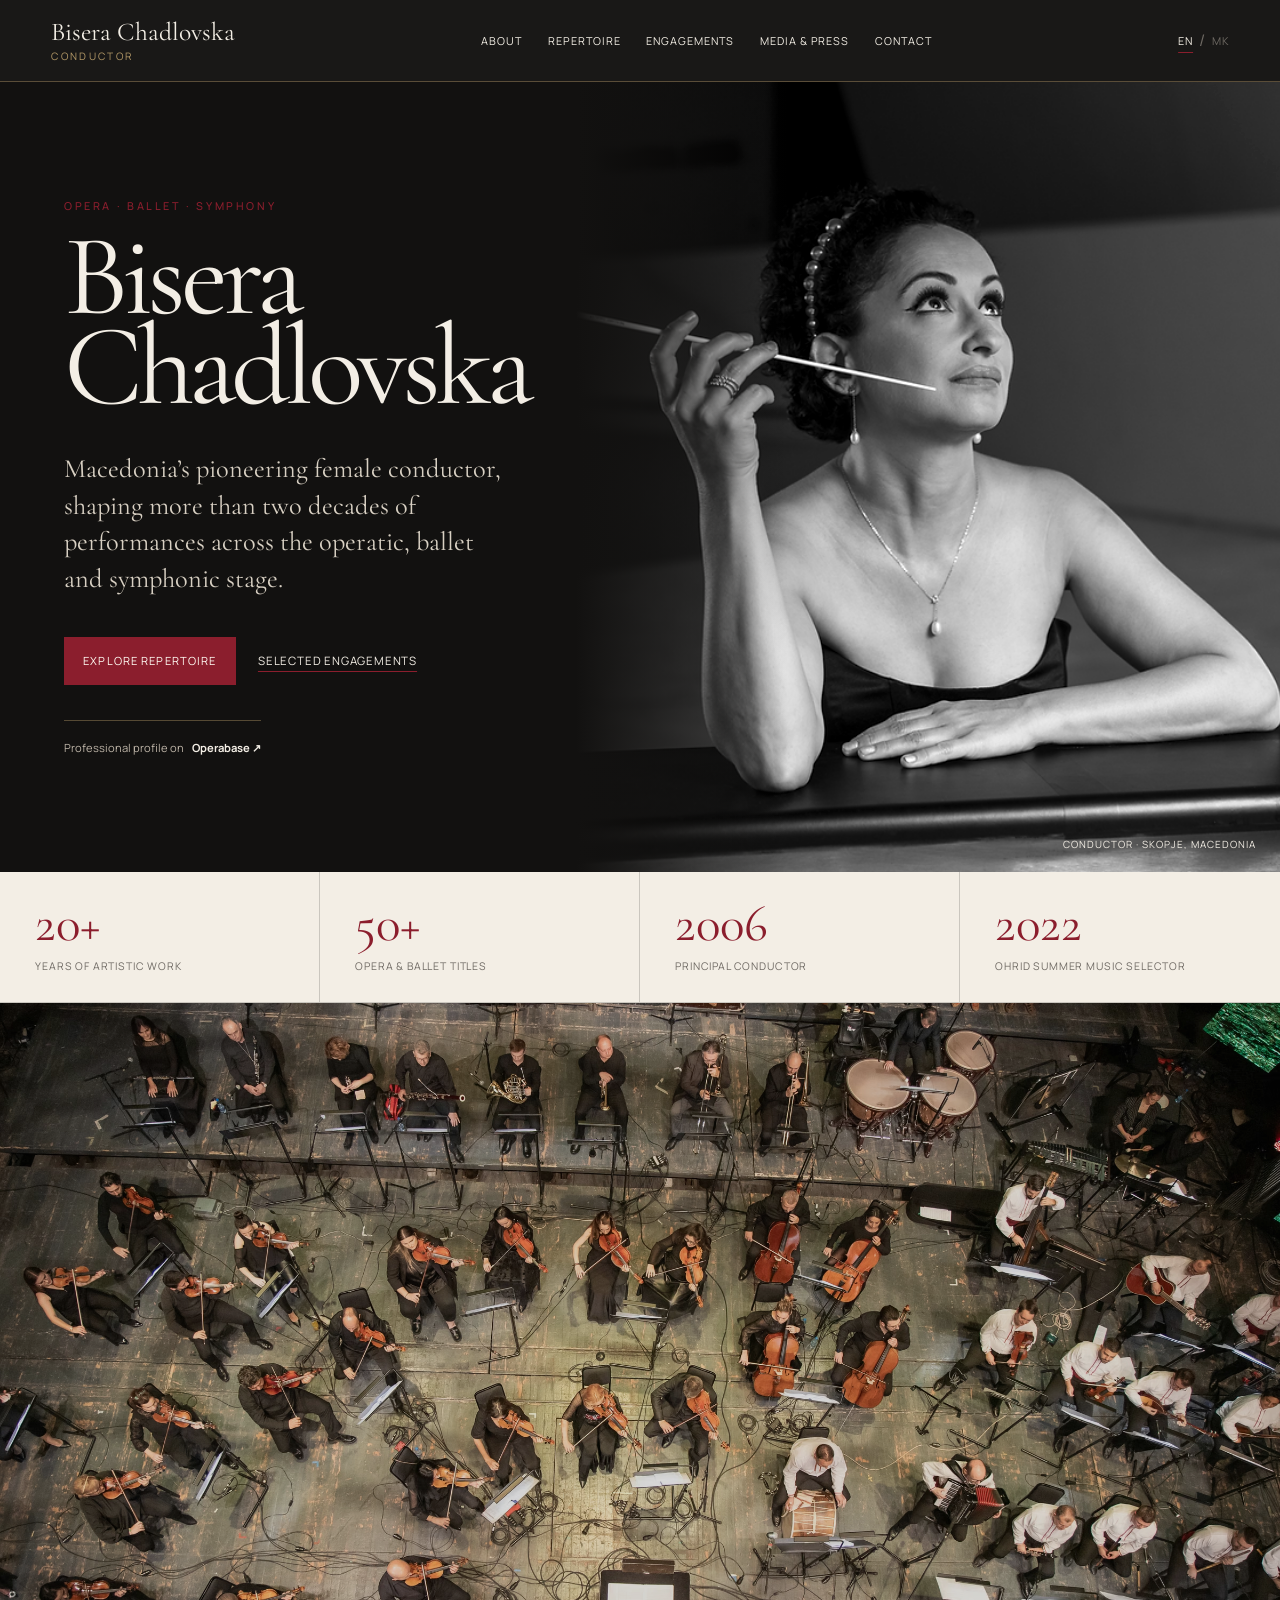
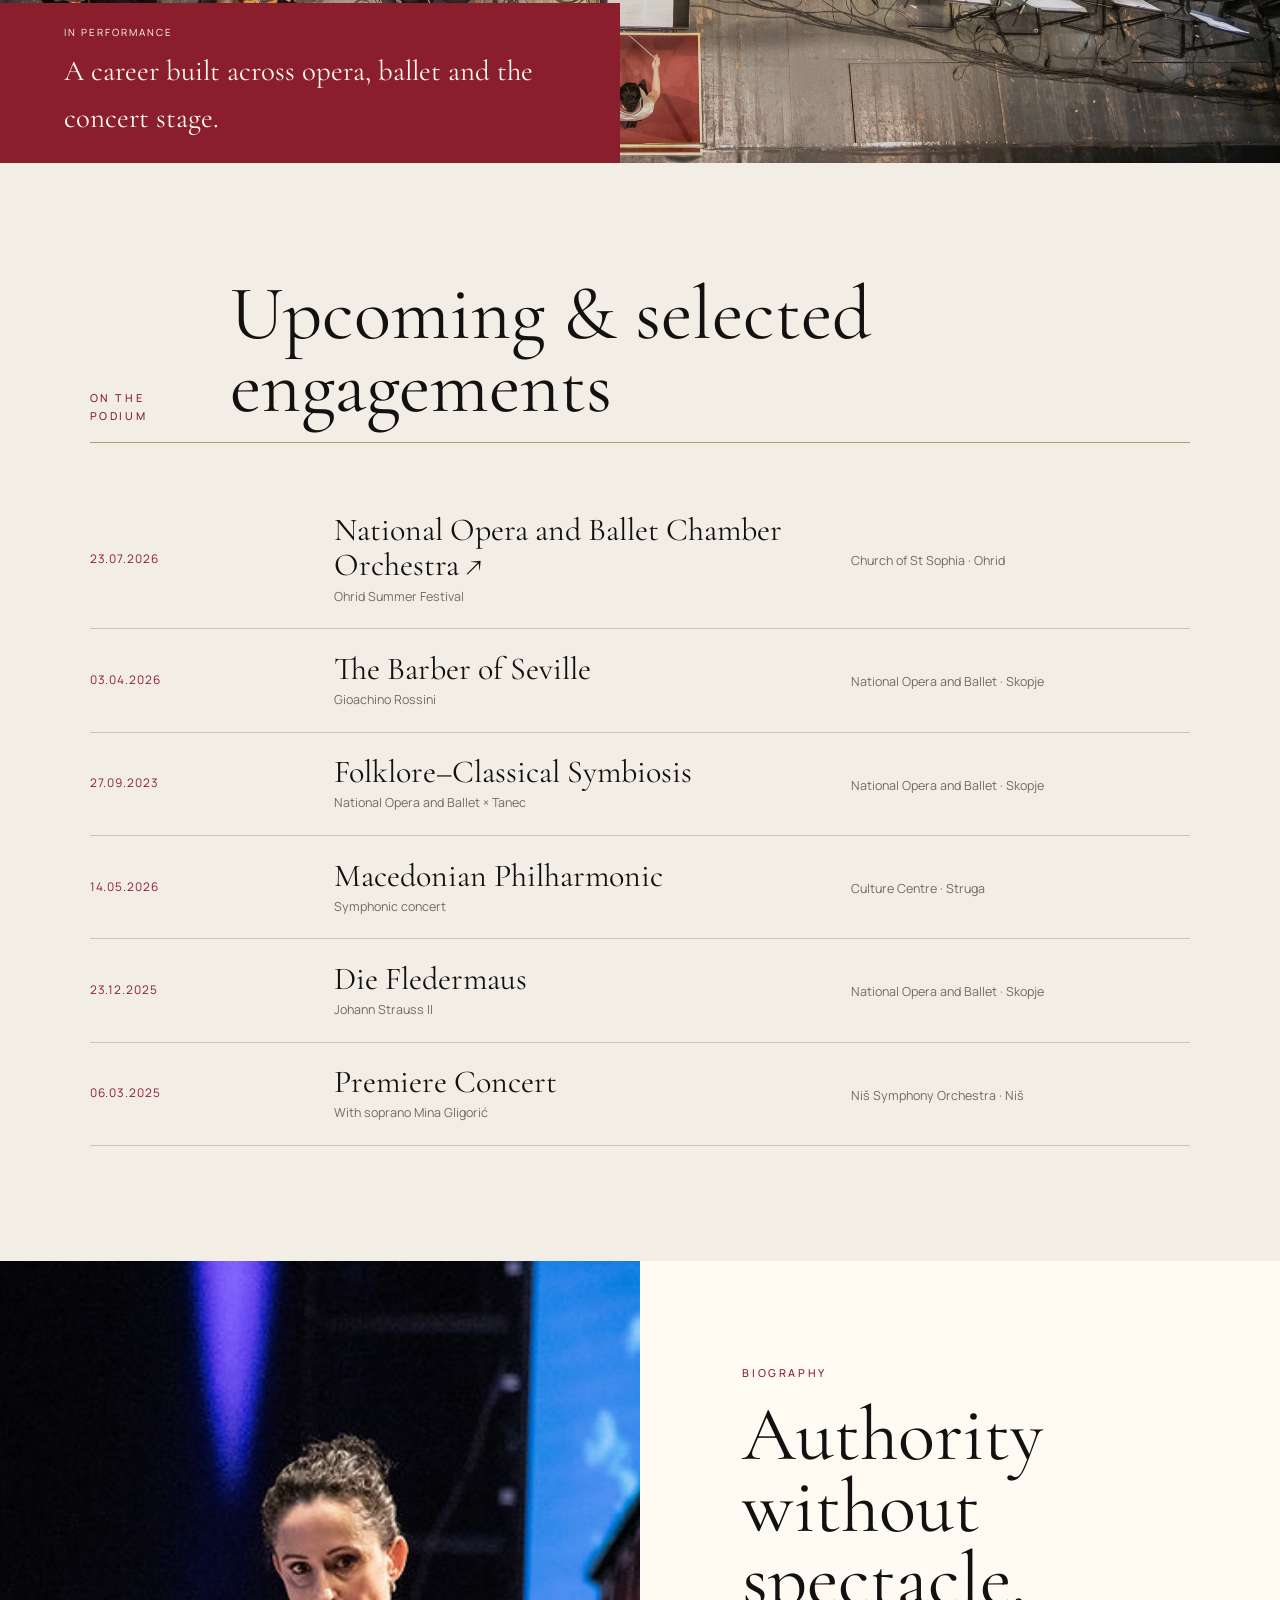
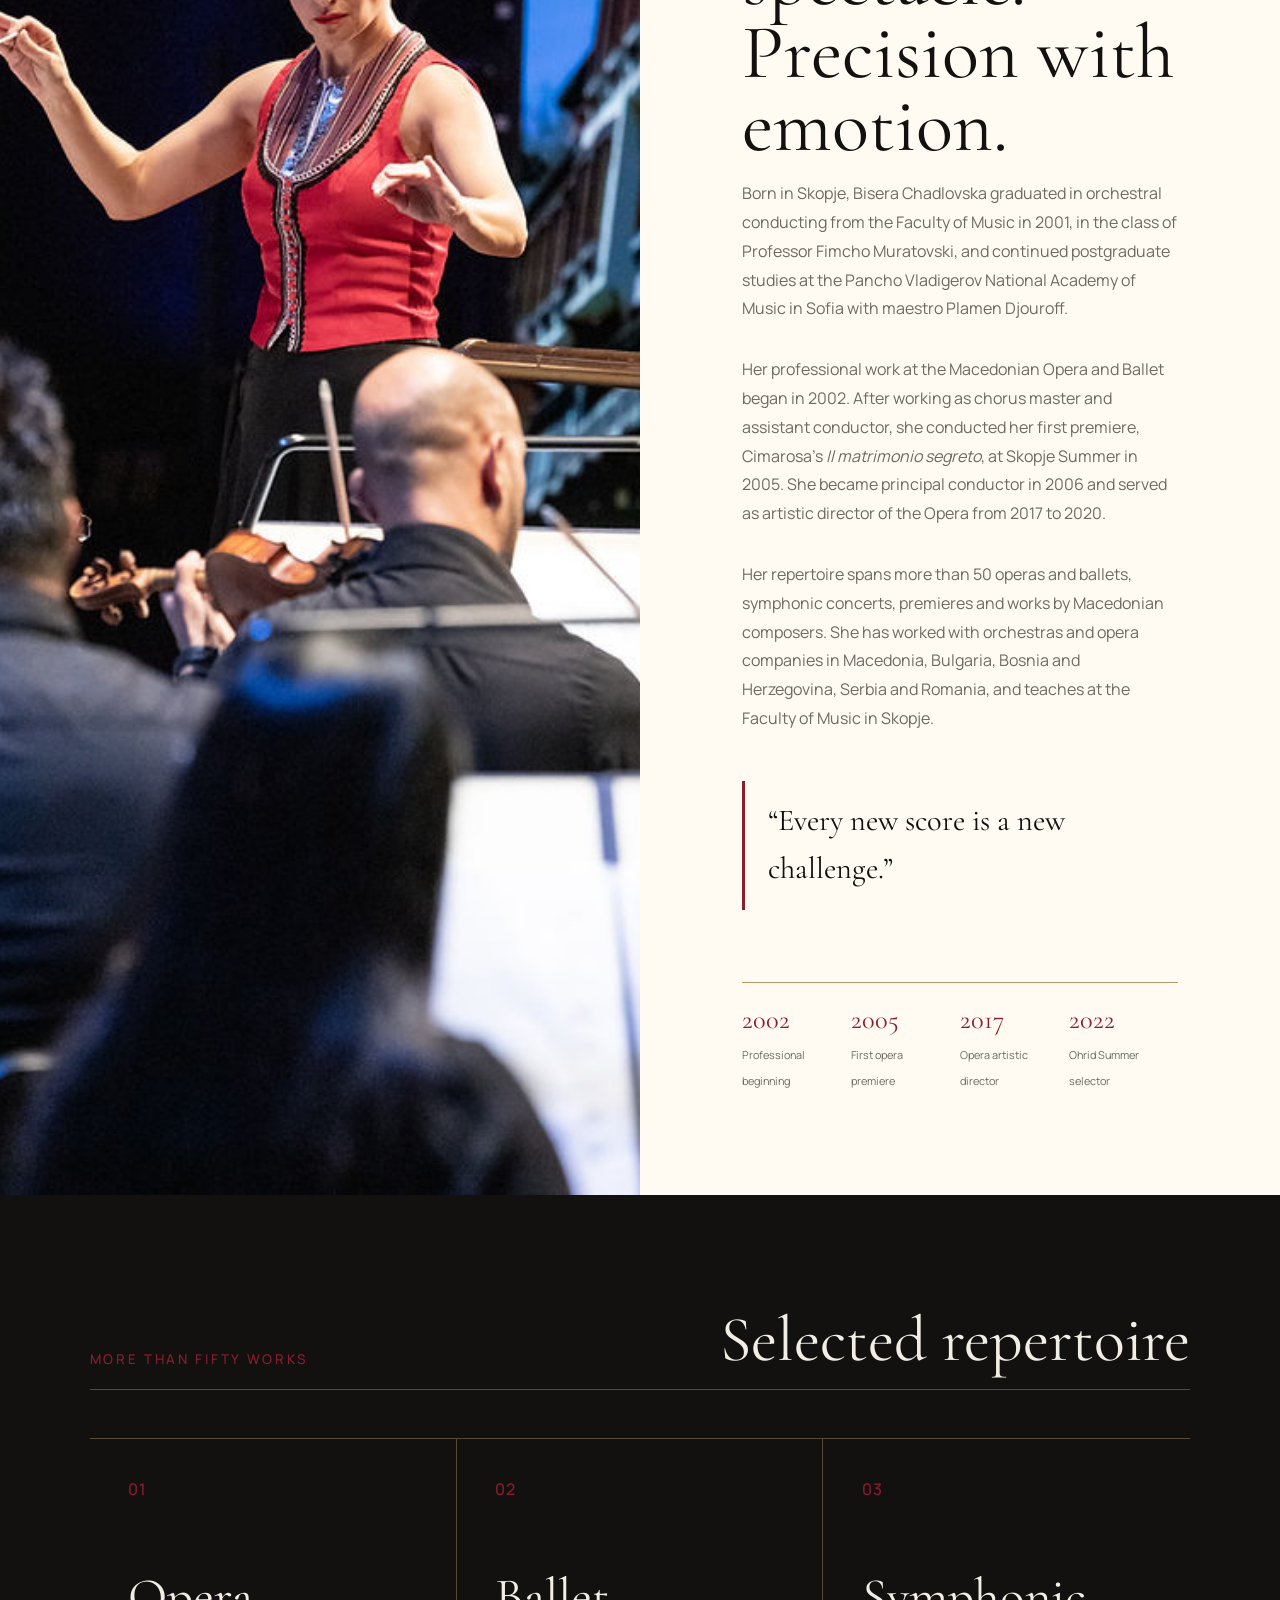
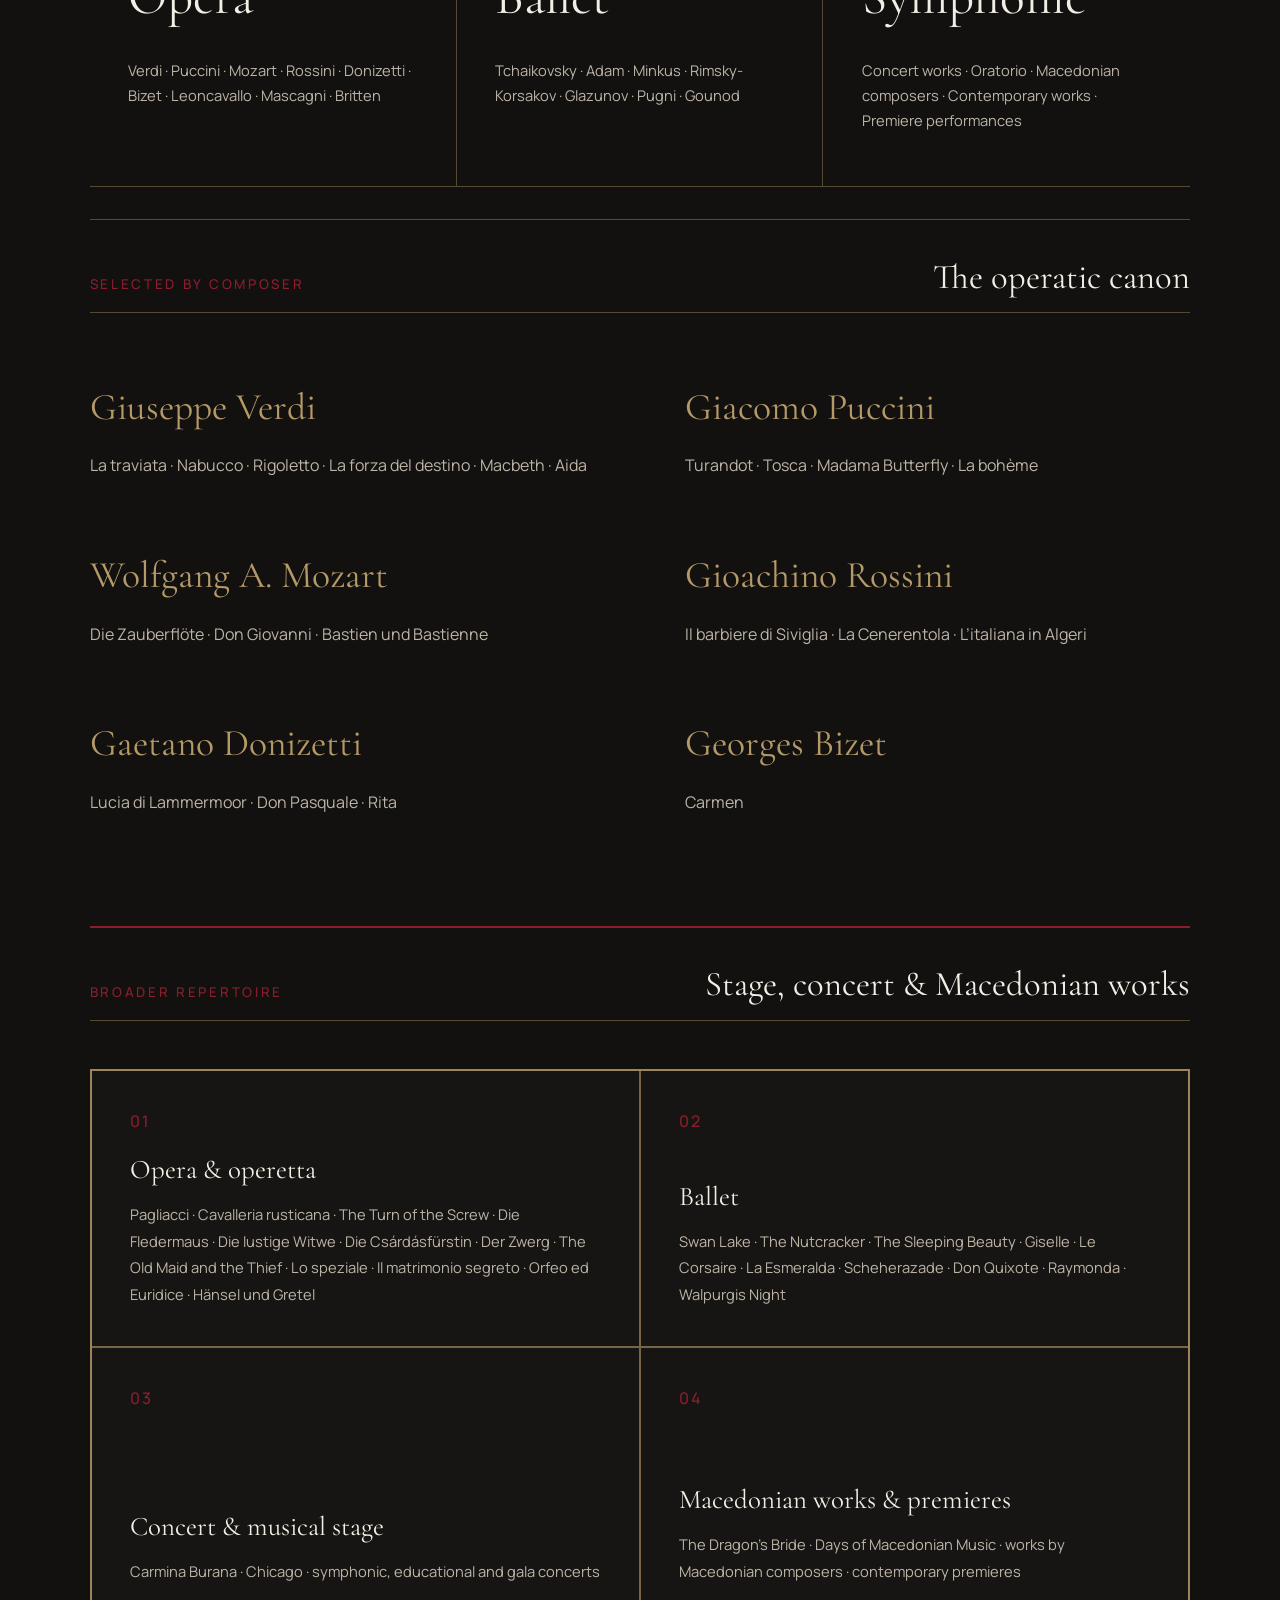
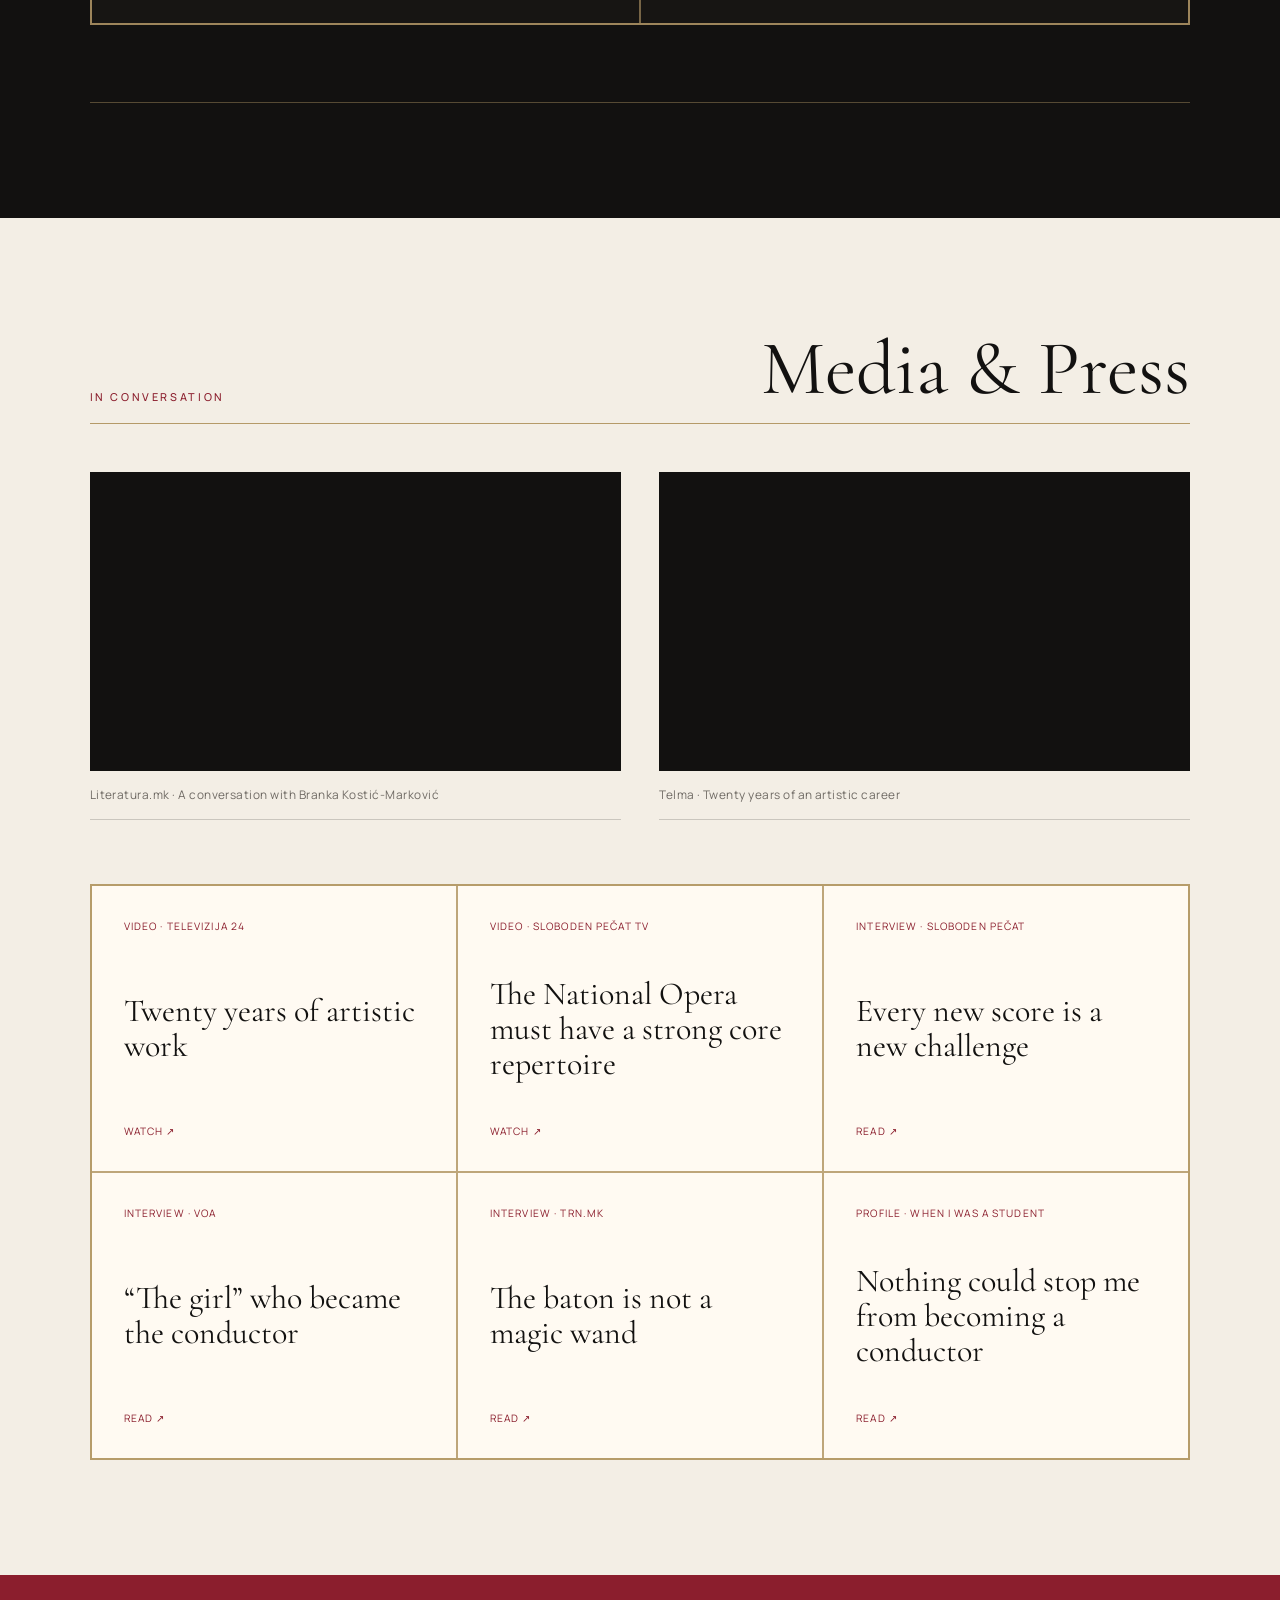
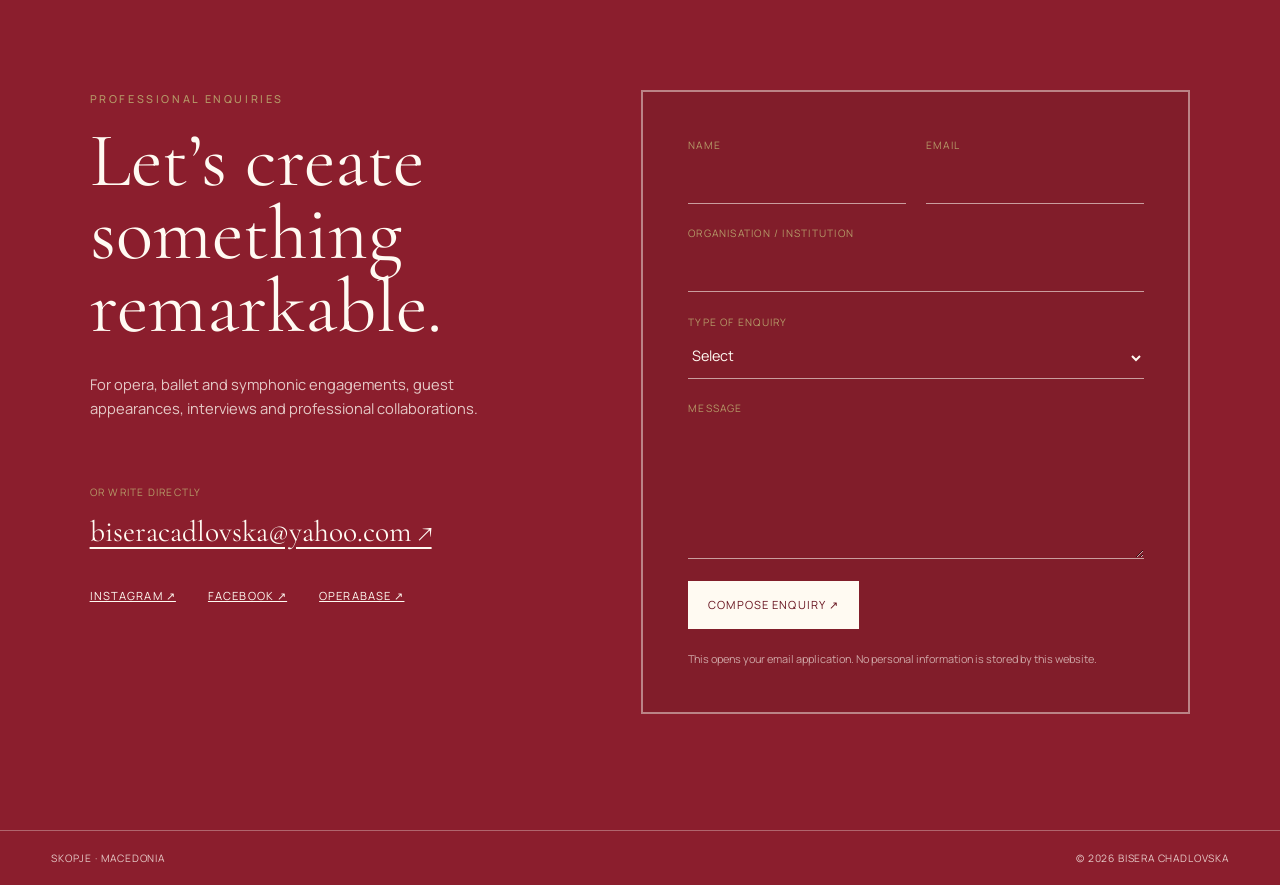
==== commit 59cadc68: "Use English Ohrid Summer event link" ====
--- a/index.html
+++ b/index.html
@@ -107,7 +107,7 @@
         <div class="engagement-list">
           <article>
             <time datetime="2026-07-23">23.07.2026</time>
-            <div><h3><a class="engagement-link" href="https://ohridskoleto.com.mk/%D0%BD%D0%B0%D1%81%D1%82%D0%B0%D0%BD%D0%B8/kameren-orkestar-na-nob/" target="_blank" rel="noreferrer">National Opera and Ballet Chamber Orchestra <span aria-hidden="true">↗</span></a></h3><p>Ohrid Summer Festival</p></div>
+            <div><h3><a class="engagement-link" href="https://ohridskoleto.com.mk/en/%D0%BD%D0%B0%D1%81%D1%82%D0%B0%D0%BD%D0%B8/chamber-orchestra-of-the-national-opera-and-ballet/" target="_blank" rel="noreferrer">National Opera and Ballet Chamber Orchestra <span aria-hidden="true">↗</span></a></h3><p>Ohrid Summer Festival</p></div>
             <p>Church of St Sophia · Ohrid</p>
           </article>
           <article>
--- a/assets/styles.css
+++ b/assets/styles.css
@@ -348,13 +348,16 @@
 
 .stage-moment {
   position: relative;
+  overflow: hidden;
   background: var(--ink);
 }
 
 .stage-moment img {
+  display: block;
   width: 100%;
   max-height: 760px;
   object-fit: cover;
+  object-position: center bottom;
   opacity: 0.84;
 }
 
